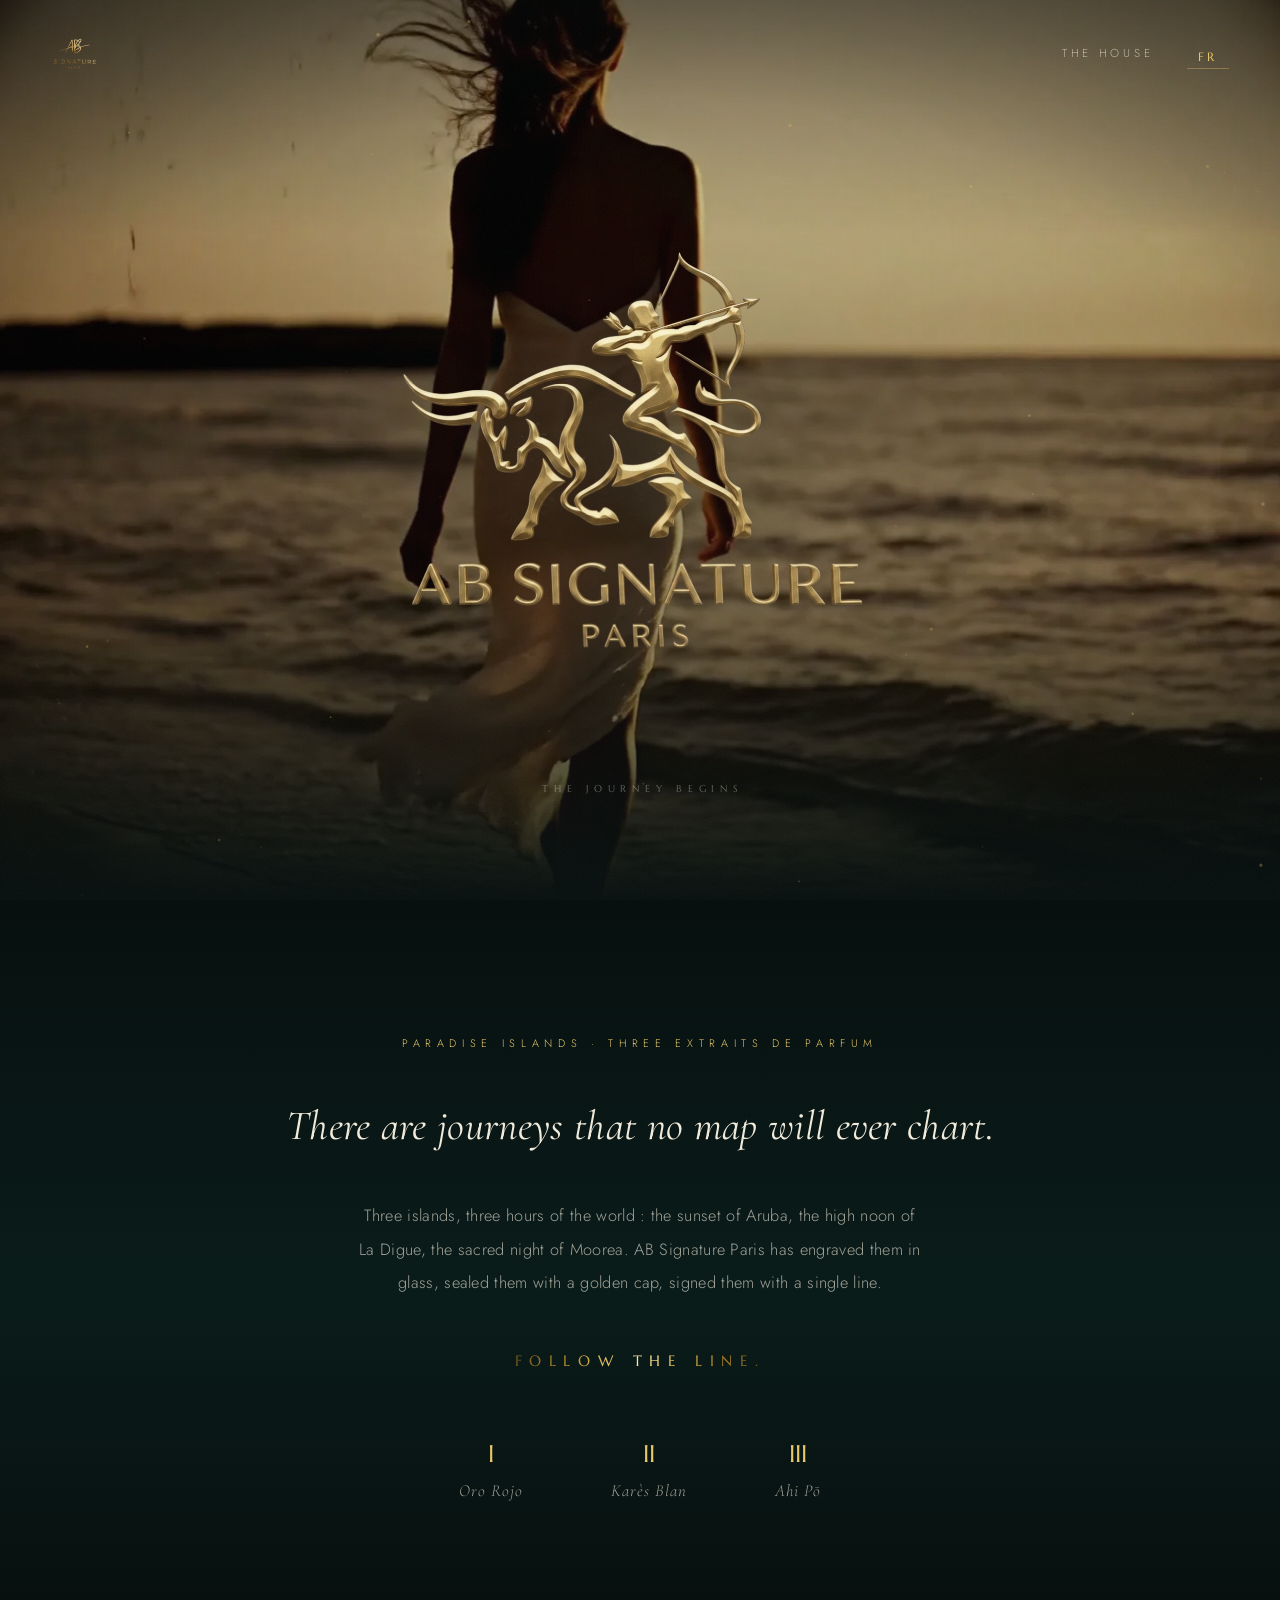
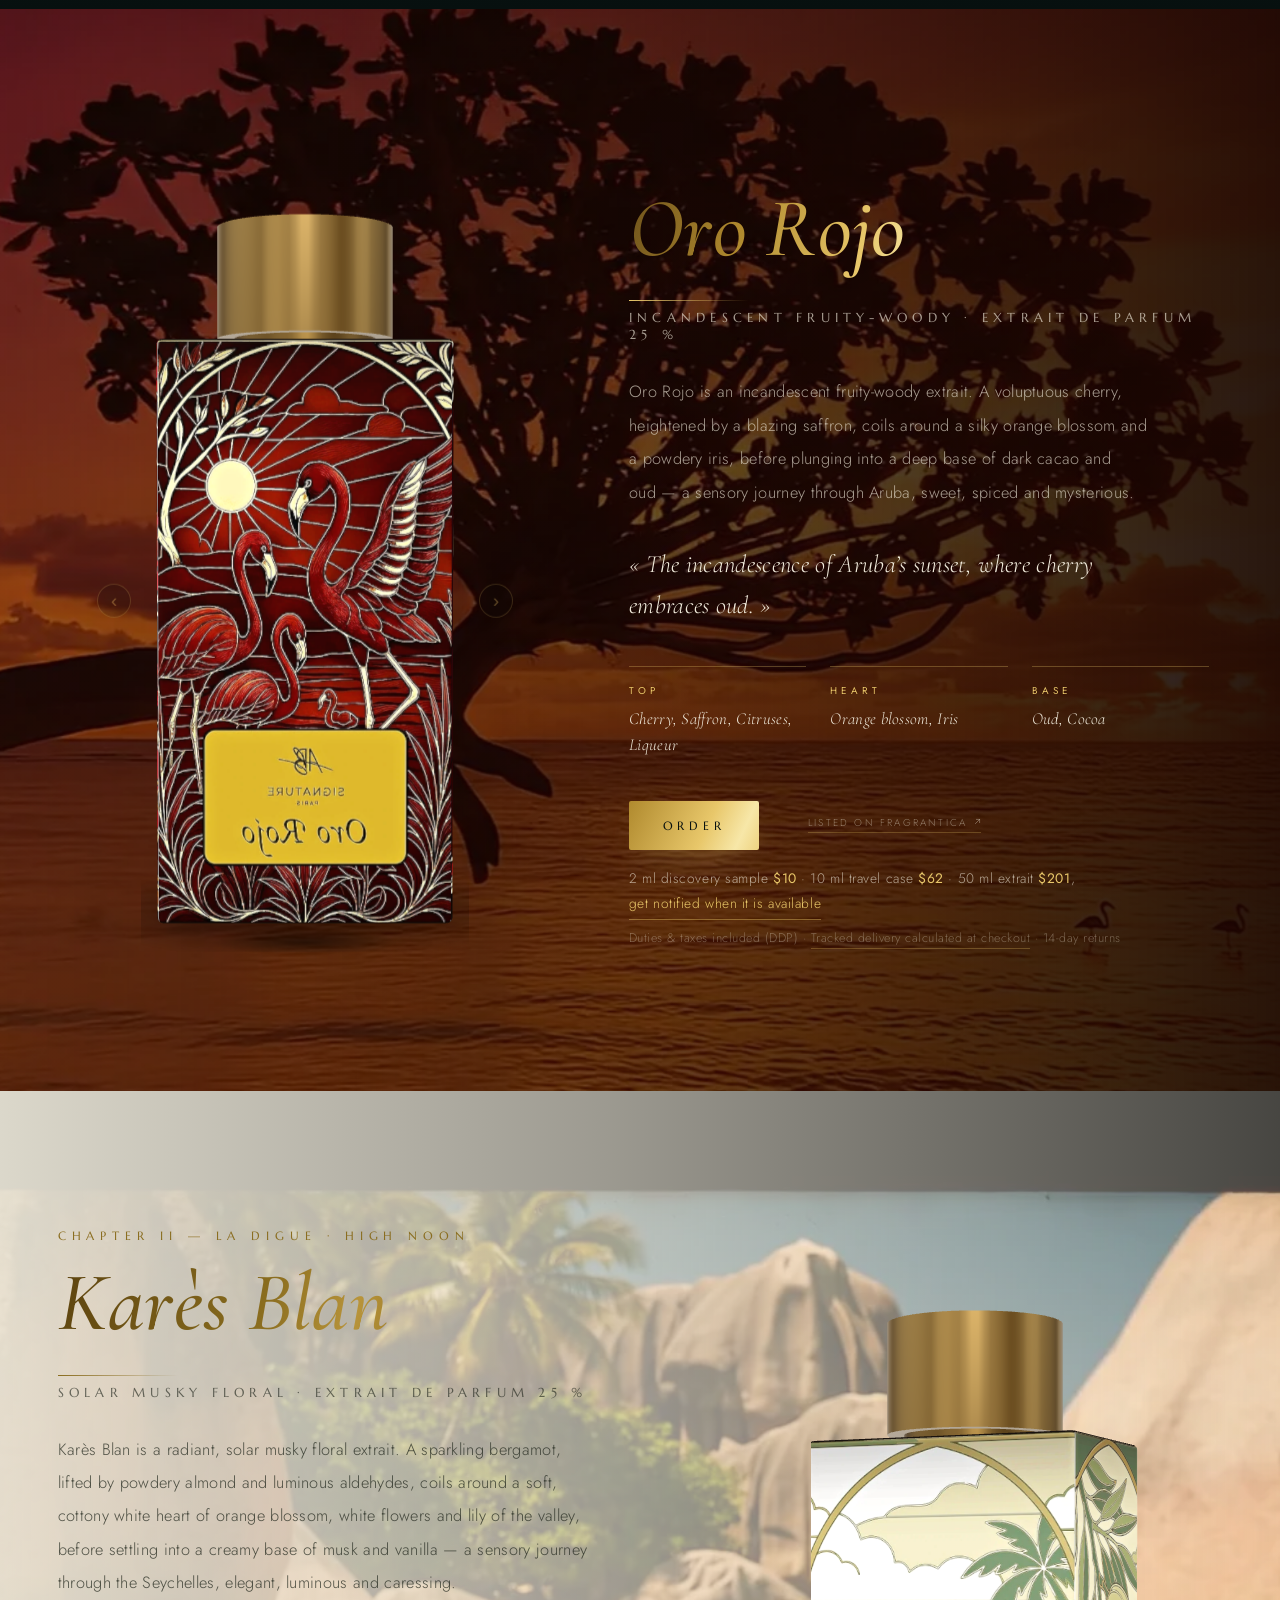
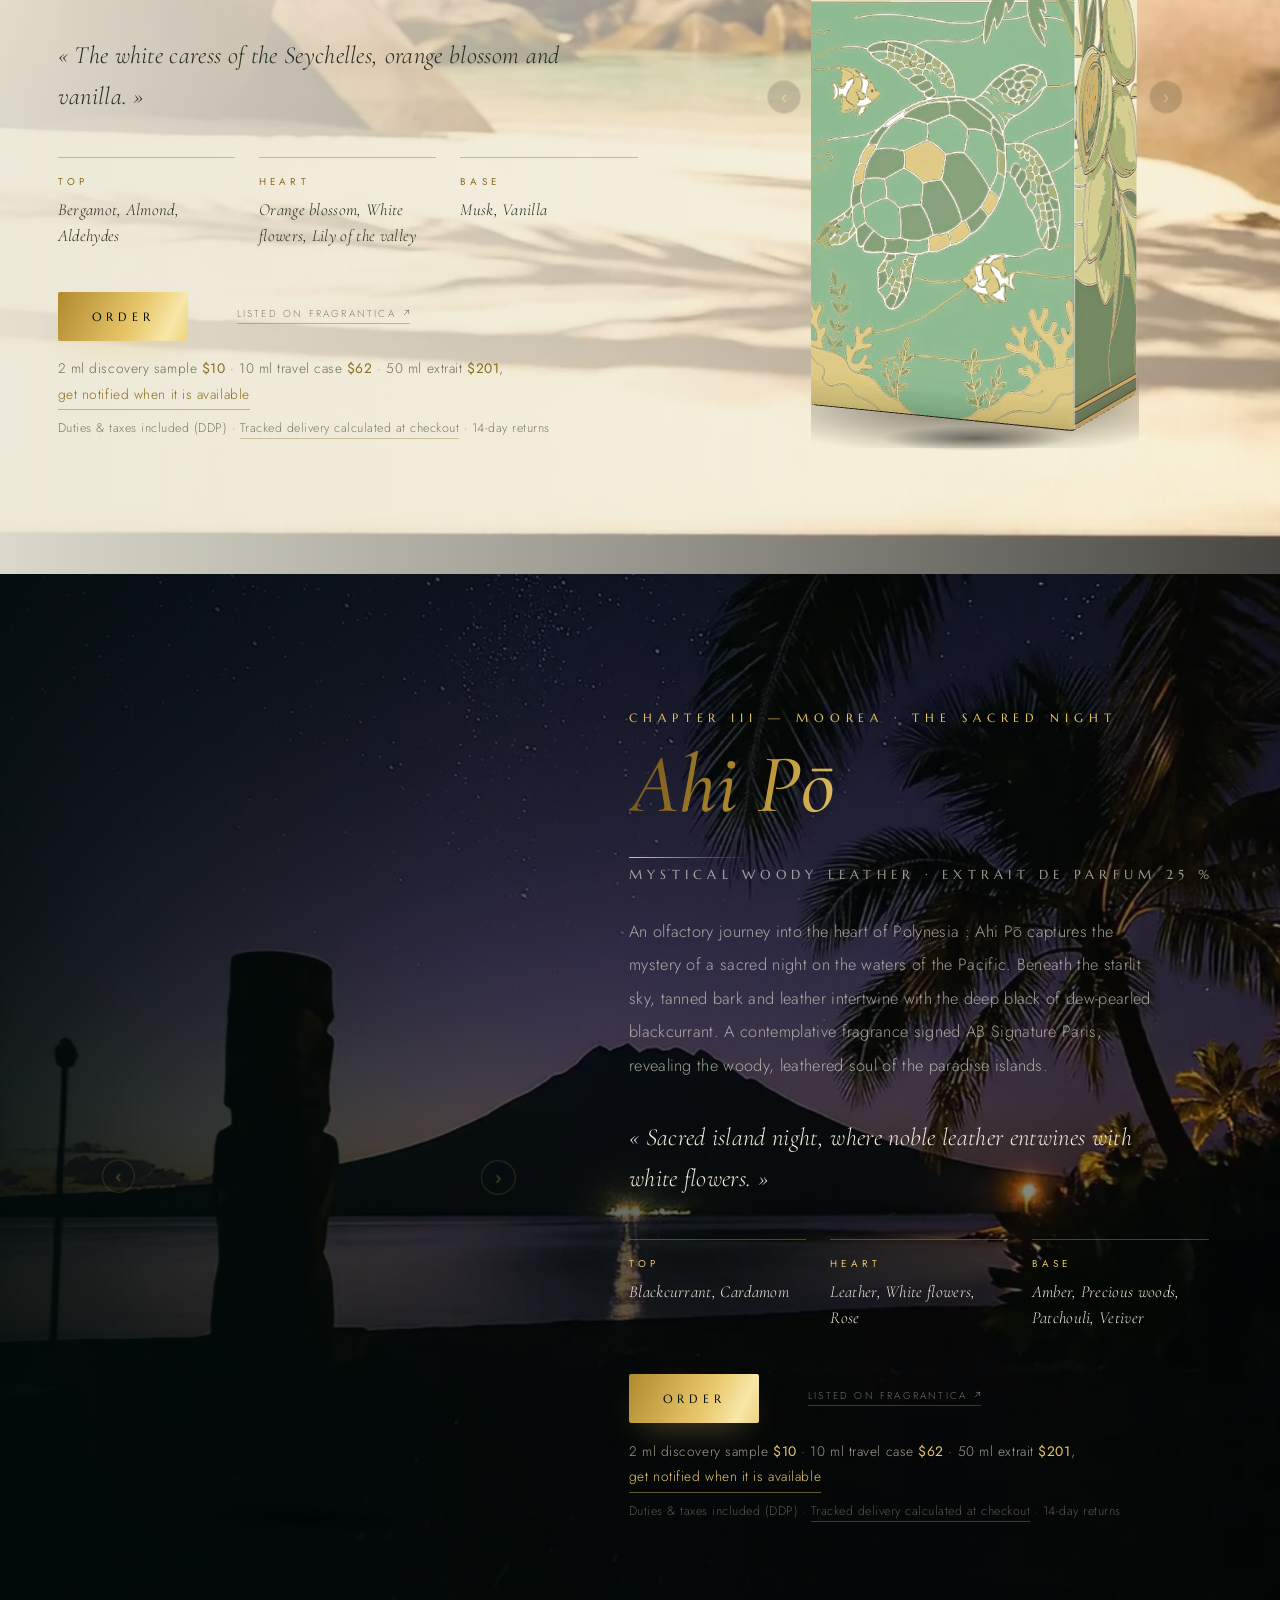
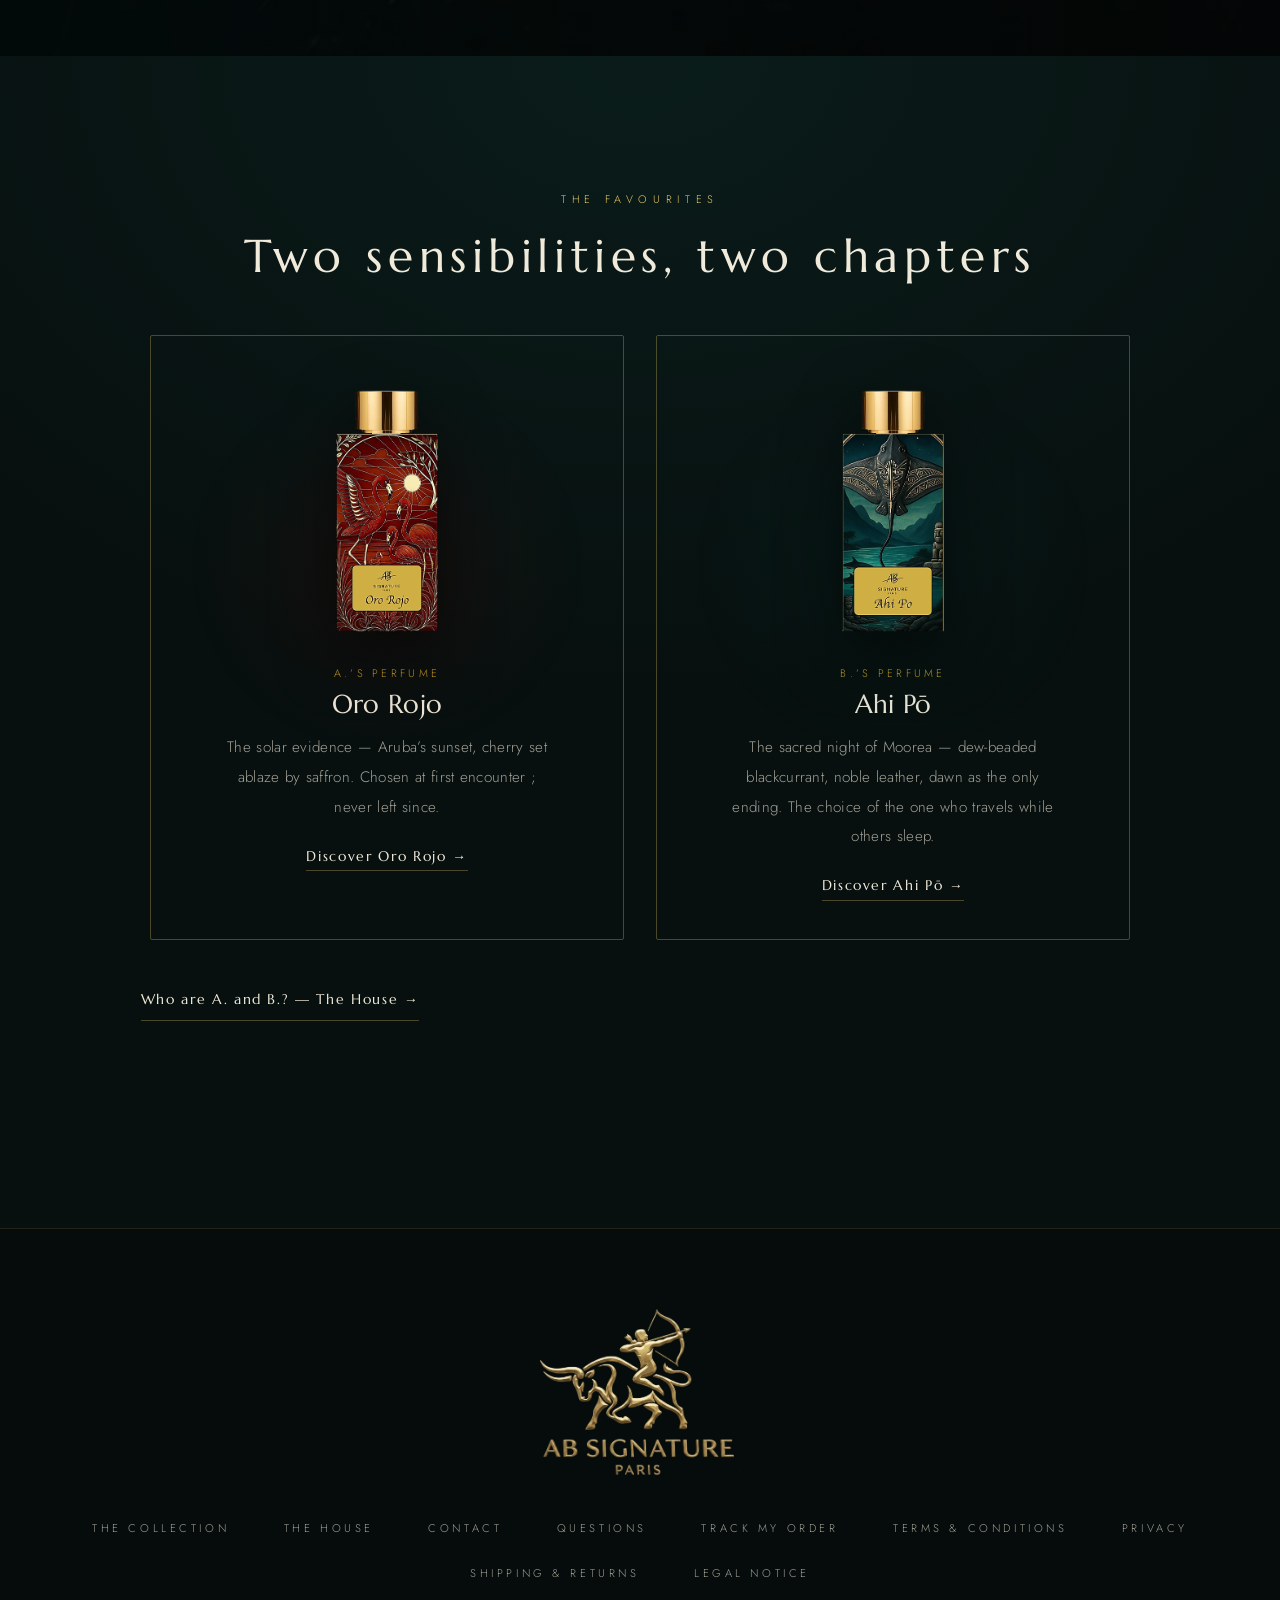
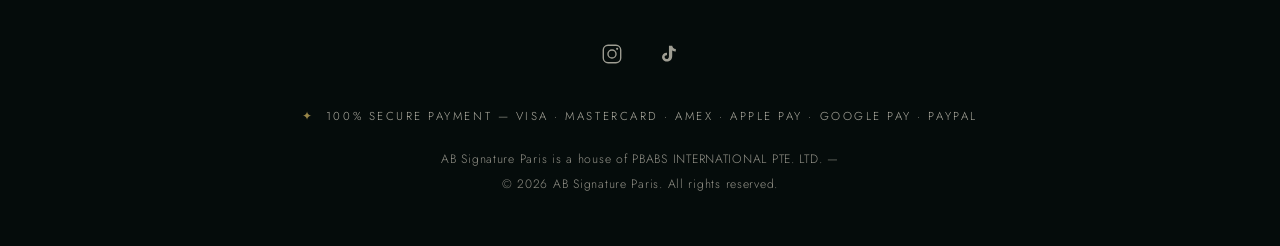
==== en/index.html @ f7b83c89 "Cloisonnement : WL_API → /api/waitlist (proxy Caddy première partie, plus d'URL Railway dans le sour" ====
<!DOCTYPE html>
<html lang="en">
<head>
<meta charset="UTF-8">
<meta name="theme-color" content="#07100f">
<meta name="viewport" content="width=device-width, initial-scale=1.0">
<title>AB Signature Paris — Paradise Islands · Extraits de Parfum 25&nbsp;%</title>
<meta name="description" content="AB Signature Paris — Paradise Islands. Three 25% extraits de parfum composed in Grasse: Oro Rojo (Aruba), Karès Blan (La Digue), Ahi Pō (Moorea). Limited editions.">
<link rel="icon" href="/favicon.ico" sizes="48x48">
<link rel="icon" type="image/png" href="/assets/favicon-192.png" sizes="192x192">
<link rel="icon" type="image/png" href="/assets/favicon.png" sizes="512x512">
<link rel="apple-touch-icon" href="/assets/apple-touch-icon.png">
<link rel="canonical" href="https://www.absignatureparis.com/en/">
<link rel="alternate" hreflang="fr" href="https://www.absignatureparis.com/">
<link rel="alternate" hreflang="en" href="https://www.absignatureparis.com/en/">
<link rel="alternate" hreflang="x-default" href="https://www.absignatureparis.com/">
<meta property="og:type" content="website">
<meta property="og:title" content="AB Signature Paris — Paradise Islands">
<meta property="og:description" content="Three islands, three hours of the world. 25% extraits de parfum composed in Grasse — Oro Rojo, Karès Blan, Ahi Pō.">
<meta property="og:url" content="https://www.absignatureparis.com/en/">
<meta property="og:image" content="https://www.absignatureparis.com/assets/og_image.jpg">
<meta property="og:locale" content="en_US">
<meta property="og:locale:alternate" content="fr_FR">
<meta name="twitter:card" content="summary_large_image">
<script type="application/ld+json">{"@context": "https://schema.org", "@graph": [{"@type": "WebSite", "@id": "https://www.absignatureparis.com/#site", "url": "https://www.absignatureparis.com/", "name": "AB Signature Paris", "alternateName": "AB Signature", "inLanguage": ["fr", "en"], "publisher": {"@id": "https://www.absignatureparis.com/#maison"}}, {"@type": ["Organization", "Brand"], "@id": "https://www.absignatureparis.com/#maison", "name": "AB Signature Paris", "sameAs": ["https://www.wikidata.org/wiki/Q140169513", "https://www.instagram.com/absignatureparis/", "https://www.tiktok.com/@absignatureparis", "https://www.trustpilot.com/review/absignatureparis.com", "https://www.fragrantica.com/designer/AB-Signature-Paris.html", "https://g.page/r/CQAtNYu_qBiUEAE"], "description": "French niche perfume house. The « Paradise Islands » collection: three 25% extraits de parfum composed in Grasse, flacons engraved with islands — Oro Rojo (Aruba), Karès Blan (La Digue, Seychelles), Ahi Pō (Moorea, Polynesia). Limited editions.", "slogan": "Three islands, one single signature.", "url": "https://www.absignatureparis.com/", "logo": "https://www.absignatureparis.com/assets/logo_or_hero_v2.webp", "foundingDate": "2026", "foundingLocation": {"@type": "Place", "name": "Paris, France"}, "knowsAbout": ["niche perfumery", "extrait de parfum", "island fragrances", "Grasse", "French haute parfumerie"], "knowsLanguage": ["fr", "en"], "parentOrganization": {"@type": "Organization", "name": "PBABS INTERNATIONAL PTE. LTD.", "address": {"@type": "PostalAddress", "streetAddress": "160 Robinson Road, #14-04 SBF Center", "addressLocality": "Singapore", "postalCode": "068914", "addressCountry": "SG"}}, "contactPoint": {"@type": "ContactPoint", "email": "contact@absignatureparis.com", "telephone": "+33699863494", "contactType": "customer service", "availableLanguage": ["French", "English"]}}, {"@type": "Product", "name": "Oro Rojo", "brand": {"@id": "https://www.absignatureparis.com/#maison"}, "image": "https://www.absignatureparis.com/assets/oro-v11-front.webp", "sameAs": "https://www.fragrantica.com/perfume/AB-Signature-Paris/Oro-Rojo-135886.html", "description": "25% extrait de parfum, incandescent fruity-woody — the incandescence of Aruba's sunset, where cherry embraces oud.", "category": "Extrait de Parfum", "countryOfOrigin": {"@type": "Country", "name": "France"}, "isFamilyFriendly": true, "additionalProperty": [{"@type": "PropertyValue", "name": "Concentration", "value": "Extrait de Parfum 25 %"}, {"@type": "PropertyValue", "name": "Main accord", "value": "Incandescent fruity-woody"}, {"@type": "PropertyValue", "name": "Island of inspiration", "value": "Aruba"}, {"@type": "PropertyValue", "name": "Top notes", "value": "Cherry, Saffron, Citruses, Liqueur"}, {"@type": "PropertyValue", "name": "Heart notes", "value": "Orange blossom, Iris"}, {"@type": "PropertyValue", "name": "Base notes", "value": "Oud, Cocoa"}, {"@type": "PropertyValue", "name": "Composition", "value": "Composed in Grasse, France"}, {"@type": "PropertyValue", "name": "Format 10 ml", "value": "Limited edition of 300"}], "offers": [{"@type": "Offer", "name": "2 ml discovery sample", "price": "10.00", "priceCurrency": "USD", "availability": "https://schema.org/InStock", "itemCondition": "https://schema.org/NewCondition", "url": "https://www.absignatureparis.com/us/products/ab-signature-paris-oro-rojo-extrait-de-parfum", "hasMerchantReturnPolicy": {"@id": "https://www.absignatureparis.com/#returns"}}, {"@type": "Offer", "name": "10 ml travel case — limited edition of 300", "price": "62.00", "priceCurrency": "USD", "availability": "https://schema.org/InStock", "itemCondition": "https://schema.org/NewCondition", "url": "https://www.absignatureparis.com/us/products/ab-signature-paris-oro-rojo-extrait-de-parfum", "hasMerchantReturnPolicy": {"@id": "https://www.absignatureparis.com/#returns"}}, {"@type": "Offer", "name": "Extrait de parfum 50 ml", "price": "201.00", "priceCurrency": "USD", "availability": "https://schema.org/OutOfStock", "itemCondition": "https://schema.org/NewCondition", "url": "https://www.absignatureparis.com/us/products/ab-signature-paris-oro-rojo-extrait-de-parfum", "hasMerchantReturnPolicy": {"@id": "https://www.absignatureparis.com/#returns"}}]}, {"@type": "Product", "name": "Karès Blan", "brand": {"@id": "https://www.absignatureparis.com/#maison"}, "image": "https://www.absignatureparis.com/assets/kb-v11-front.webp", "sameAs": "https://www.fragrantica.com/perfume/AB-Signature-Paris/Kares-Blan-135887.html", "description": "25% extrait de parfum, solar musky floral — the white caress of the Seychelles, orange blossom and vanilla.", "category": "Extrait de Parfum", "countryOfOrigin": {"@type": "Country", "name": "France"}, "isFamilyFriendly": true, "additionalProperty": [{"@type": "PropertyValue", "name": "Concentration", "value": "Extrait de Parfum 25 %"}, {"@type": "PropertyValue", "name": "Main accord", "value": "Solar musky floral"}, {"@type": "PropertyValue", "name": "Island of inspiration", "value": "La Digue, Seychelles"}, {"@type": "PropertyValue", "name": "Top notes", "value": "Bergamot, Almond, Aldehydes"}, {"@type": "PropertyValue", "name": "Heart notes", "value": "Orange blossom, White flowers, Lily of the valley"}, {"@type": "PropertyValue", "name": "Base notes", "value": "Musk, Vanilla"}, {"@type": "PropertyValue", "name": "Composition", "value": "Composed in Grasse, France"}, {"@type": "PropertyValue", "name": "Format 10 ml", "value": "Limited edition of 300"}], "offers": [{"@type": "Offer", "name": "2 ml discovery sample", "price": "10.00", "priceCurrency": "USD", "availability": "https://schema.org/InStock", "itemCondition": "https://schema.org/NewCondition", "url": "https://www.absignatureparis.com/us/products/ab-signature-paris-kares-blan-extrait-de-parfum", "hasMerchantReturnPolicy": {"@id": "https://www.absignatureparis.com/#returns"}}, {"@type": "Offer", "name": "10 ml travel case — limited edition of 300", "price": "62.00", "priceCurrency": "USD", "availability": "https://schema.org/InStock", "itemCondition": "https://schema.org/NewCondition", "url": "https://www.absignatureparis.com/us/products/ab-signature-paris-kares-blan-extrait-de-parfum", "hasMerchantReturnPolicy": {"@id": "https://www.absignatureparis.com/#returns"}}, {"@type": "Offer", "name": "Extrait de parfum 50 ml", "price": "201.00", "priceCurrency": "USD", "availability": "https://schema.org/OutOfStock", "itemCondition": "https://schema.org/NewCondition", "url": "https://www.absignatureparis.com/us/products/ab-signature-paris-kares-blan-extrait-de-parfum", "hasMerchantReturnPolicy": {"@id": "https://www.absignatureparis.com/#returns"}}]}, {"@type": "Product", "name": "Ahi Pō", "brand": {"@id": "https://www.absignatureparis.com/#maison"}, "image": "https://www.absignatureparis.com/assets/ahi-v11s-front.webp", "sameAs": "https://www.fragrantica.com/perfume/AB-Signature-Paris/Ahi-Po-135888.html", "description": "25% extrait de parfum, mystical woody leather — sacred island night, where noble leather entwines with white flowers.", "category": "Extrait de Parfum", "countryOfOrigin": {"@type": "Country", "name": "France"}, "isFamilyFriendly": true, "additionalProperty": [{"@type": "PropertyValue", "name": "Concentration", "value": "Extrait de Parfum 25 %"}, {"@type": "PropertyValue", "name": "Main accord", "value": "Mystical woody leather"}, {"@type": "PropertyValue", "name": "Island of inspiration", "value": "Moorea, French Polynesia"}, {"@type": "PropertyValue", "name": "Top notes", "value": "Blackcurrant, Cardamom"}, {"@type": "PropertyValue", "name": "Heart notes", "value": "Leather, White flowers, Rose"}, {"@type": "PropertyValue", "name": "Base notes", "value": "Amber, Precious woods, Patchouli, Vetiver"}, {"@type": "PropertyValue", "name": "Composition", "value": "Composed in Grasse, France"}, {"@type": "PropertyValue", "name": "Format 10 ml", "value": "Limited edition of 300"}], "offers": [{"@type": "Offer", "name": "2 ml discovery sample", "price": "10.00", "priceCurrency": "USD", "availability": "https://schema.org/InStock", "itemCondition": "https://schema.org/NewCondition", "url": "https://www.absignatureparis.com/us/products/ab-signature-paris-ahi-po-extrait-de-parfum", "hasMerchantReturnPolicy": {"@id": "https://www.absignatureparis.com/#returns"}}, {"@type": "Offer", "name": "10 ml travel case — limited edition of 300", "price": "62.00", "priceCurrency": "USD", "availability": "https://schema.org/InStock", "itemCondition": "https://schema.org/NewCondition", "url": "https://www.absignatureparis.com/us/products/ab-signature-paris-ahi-po-extrait-de-parfum", "hasMerchantReturnPolicy": {"@id": "https://www.absignatureparis.com/#returns"}}, {"@type": "Offer", "name": "Extrait de parfum 50 ml", "price": "201.00", "priceCurrency": "USD", "availability": "https://schema.org/OutOfStock", "itemCondition": "https://schema.org/NewCondition", "url": "https://www.absignatureparis.com/us/products/ab-signature-paris-ahi-po-extrait-de-parfum", "hasMerchantReturnPolicy": {"@id": "https://www.absignatureparis.com/#returns"}}]}, {"@type": "MerchantReturnPolicy", "@id": "https://www.absignatureparis.com/#returns", "applicableCountry": "US", "returnPolicyCategory": "https://schema.org/MerchantReturnFiniteReturnWindow", "merchantReturnDays": 14, "returnMethod": "https://schema.org/ReturnByMail", "returnFees": "https://schema.org/ReturnFeesCustomerResponsibility"}]}</script>
<link rel="preconnect" href="https://fonts.googleapis.com">
<link rel="preconnect" href="https://fonts.gstatic.com" crossorigin>
<link rel="stylesheet" href="https://fonts.googleapis.com/css2?family=Marcellus&family=Cormorant+Garamond:ital,wght@0,400;0,500;0,600;1,400;1,500&family=Jost:wght@200;300;400&display=swap">
<style>
/* ══════════════════════════════════════════════════════════════════════
   AB SIGNATURE PARIS — Maquette officielle V2 · « Les Îles de la Nuit Sacrée »
   Hero grammaire Silona (vidéo plein écran + logo seul) · boutique propre
   Palette échantillonnée flacons v11 · spec_absignature_site_FINALE.md
   Polices en <link> préconnecté (l'@import retardait le premier rendu). */

:root{
  --night:#07100f; --night-2:#0a1c1a;
  --oro:#240502; --kares:#ece8da; --kares-ink:#262b21; --ahi:#03100f;
  --ivory:#f0eadb; --ivory-60:rgba(240,234,219,.66); --ivory-35:rgba(240,234,219,.35);
  --gold-1:#6e521b; --gold-2:#b08a2e; --gold-3:#e8c76a; --gold-4:#f7e7a8;
  --gold-deep-1:#5c430f; --gold-deep-2:#8a6d1f; --gold-deep-3:#b8943a;
  --gold-line:rgba(232,199,106,.30);
  --ease:cubic-bezier(.16,1,.3,1);
}
*{margin:0;padding:0;box-sizing:border-box}
html{scroll-behavior:smooth}
body{background:var(--night);color:var(--ivory);
  font-family:'Jost',sans-serif;font-weight:300;letter-spacing:.02em;
  overflow-x:hidden;-webkit-font-smoothing:antialiased;cursor:none}
@media (hover:none),(max-width:900px){body{cursor:auto}.cursor{display:none!important}}
::selection{background:var(--gold-3);color:var(--night)}
img{user-select:none}

/* ─── Or métallique : texte (statique, fiable partout) ─── */
.gold{background:linear-gradient(105deg,
  var(--gold-1) 0%,var(--gold-2) 20%,var(--gold-3) 40%,var(--gold-4) 50%,
  var(--gold-3) 60%,#a87f28 80%,var(--gold-1) 100%);
  -webkit-background-clip:text;background-clip:text;
  -webkit-text-fill-color:transparent;color:var(--gold-3)}
/* version or profond pour fonds clairs */
.gold-deep{background:linear-gradient(105deg,
  var(--gold-deep-1) 0%,var(--gold-deep-2) 35%,var(--gold-deep-3) 50%,
  var(--gold-deep-2) 65%,var(--gold-deep-1) 100%);
  -webkit-background-clip:text;background-clip:text;
  -webkit-text-fill-color:transparent;color:var(--gold-deep-2)}

/* ─── Curseur ─── */
.cursor{position:fixed;left:0;top:0;z-index:9999;width:7px;height:7px;border-radius:50%;
  background:var(--gold-3);pointer-events:none;mix-blend-mode:screen;
  /* positionné par la propriété translate (compositeur) — left/top forçait un layout par mousemove */
  translate:-100px -100px;transform:translate(-50%,-50%);
  transition:width .35s var(--ease),height .35s var(--ease),border .3s;
  box-shadow:0 0 16px rgba(232,199,106,.5)}
.cursor.is-link{width:34px;height:34px;background:transparent;border:1px solid var(--gold-3)}

/* ─── Grain film ─── */
body::after{content:'';position:fixed;inset:0;z-index:9000;pointer-events:none;opacity:.045;
  background-image:url("data:image/svg+xml,%3Csvg xmlns='http://www.w3.org/2000/svg' width='180' height='180'%3E%3Cfilter id='n'%3E%3CfeTurbulence type='fractalNoise' baseFrequency='0.8' numOctaves='2'/%3E%3C/filter%3E%3Crect width='100%25' height='100%25' filter='url(%23n)'/%3E%3C/svg%3E");
  background-size:180px}

/* ─── Préloader (générique façon Silona : monogramme → fondu) ─── */
.loader{position:fixed;inset:0;z-index:9500;background:#050b0a;
  display:flex;align-items:center;justify-content:center;
  transition:opacity 1.2s var(--ease) .2s,visibility 1.2s .2s}
.loader.is-done{opacity:0;visibility:hidden}
/* générique cinématique : AB → SIGNATURE → PARIS (calques exacts du master, diff pixel 0) */
.loader .lcine{position:relative;width:min(58vw,400px);aspect-ratio:2134/1788}
.loader .lcine img{position:absolute;left:0;width:100%;display:block;opacity:0;
  will-change:opacity,transform,filter}
.loader .lab{top:14.709%;animation:partIn .75s var(--ease) .15s forwards}
.loader .lsig{top:66.667%;animation:partIn .7s var(--ease) .8s forwards}
.loader .lparis{top:84.172%;animation:partIn .65s var(--ease) 1.4s forwards}
@keyframes partIn{
  from{opacity:0;transform:translateY(14px) scale(.985);filter:blur(9px) brightness(1.55)}
  45%{opacity:1;filter:blur(1px) brightness(1.12)}
  60%{filter:blur(0) brightness(1.04)}
  to{opacity:1;transform:none;filter:blur(0) brightness(1)}}
.loader .sweep{position:absolute;inset:0;pointer-events:none;
  background:linear-gradient(115deg,transparent 36%,rgba(247,231,168,.85) 50%,transparent 64%);
  background-size:280% 100%;background-position:120% 0;
  -webkit-mask:url('/assets/logo_or_metallique_trim.png') center/100% 100% no-repeat;
  mask:url('/assets/logo_or_metallique_trim.png') center/100% 100% no-repeat;
  animation:sweep 1.2s var(--ease) 1.75s forwards;mix-blend-mode:screen}
@keyframes sweep{to{background-position:-160% 0}}

/* ─── Navigation (fine, façon Silona) ─── */
nav{position:fixed;top:0;left:0;right:0;z-index:900;
  display:flex;align-items:center;justify-content:space-between;
  padding:1.5rem clamp(1.4rem,4vw,3.2rem);
  opacity:0;animation:fadein 1.2s var(--ease) 2.6s forwards;
  transition:background .6s,backdrop-filter .6s,padding .5s}
nav.is-scrolled{background:rgba(6,13,12,.78);backdrop-filter:blur(16px);
  padding-top:1rem;padding-bottom:1rem;
  border-bottom:1px solid rgba(232,199,106,.10)}
nav .nlogo{height:40px;display:block}
nav ul{display:flex;gap:clamp(1.1rem,2.6vw,2.5rem);list-style:none;align-items:center}
nav a{color:var(--ivory-60);text-decoration:none;font-size:.72rem;
  letter-spacing:.32em;text-transform:uppercase;transition:color .4s;
  /* Zone atteignable : le texte fait 18 px de haut, la cible en fait 36.
     Padding vertical seul — l'alignement flex garde la barre à sa hauteur. */
  padding:.56rem 0;display:inline-block}
nav a:hover{color:var(--gold-3)}
nav li a + a{margin-inline-start:clamp(1.1rem,2.6vw,2.5rem)}
nav .bag{display:inline-flex;align-items:center;gap:.5rem;color:var(--gold-3);
  border:1px solid rgba(232,199,106,.35);padding:.5rem .9rem;border-radius:2px;
  transition:background .4s,color .4s}
nav .bag:hover{background:rgba(232,199,106,.12)}
nav a.lang{color:var(--gold-3);font-family:'Marcellus',serif;letter-spacing:.3em;
  border-bottom:1px solid rgba(232,199,106,.35);padding:.8rem .7rem 4px;
  background-clip:content-box}
@media(max-width:780px){nav ul li.hide-m{display:none}}
@keyframes fadein{to{opacity:1}}

/* ─── Côtés façon Silona : Instagram vertical + langue ─── */
.side-ig{position:fixed;right:1.5rem;bottom:7.5rem;z-index:890;
  writing-mode:vertical-rl;font-size:.66rem;letter-spacing:.4em;text-transform:uppercase;
  color:var(--ivory-35);text-decoration:none;transition:color .4s;
  opacity:0;animation:fadein 1.2s var(--ease) 3.4s forwards}
.side-ig:hover{color:var(--gold-3)}
.side-lang{position:fixed;left:1.6rem;bottom:1.6rem;z-index:890;
  font-size:.66rem;letter-spacing:.3em;color:var(--ivory-35);
  opacity:0;animation:fadein 1.2s var(--ease) 3.4s forwards}
.side-lang b{color:var(--gold-3);font-weight:400}
@media(max-width:780px){.side-ig,.side-lang{display:none}}

/* ─── HERO — grammaire Silona : vidéo plein écran + LOGO SEUL ─── */
.hero{position:relative;height:100vh;height:100svh;min-height:620px;overflow:hidden}
.hero video,.hero .hero-fallback{position:absolute;inset:0;width:100%;height:100%;object-fit:cover}
/* Le repli du hero porte l'IMAGE du hero (première image de la vidéo), pas un simple
   dégradé : si la vidéo ne démarre pas — mode Économie d'énergie iOS qui bloque la
   lecture automatique, animations réduites, réseau lent — l'accueil reste une image de
   marque, jamais un aplat vide. Même fichier que le poster : aucune requête en plus. */
.hero .hero-fallback{background:#07100f url('/videos/hero_poster_v2.webp') center/cover no-repeat}
.hero .veil{position:absolute;inset:0;
  background:
    radial-gradient(70% 58% at 50% 54%,rgba(5,10,9,.46) 0%,rgba(5,10,9,.16) 52%,transparent 74%),
    linear-gradient(180deg,rgba(5,10,9,.42) 0%,transparent 26%,transparent 64%,var(--night) 100%)}
.hero-inner{position:absolute;inset:0;z-index:5;
  display:flex;align-items:center;justify-content:center}
.hero-logo{width:min(72vw,720px);max-height:44vh;max-height:44svh;object-fit:contain;
  filter:drop-shadow(0 14px 64px rgba(0,0,0,.72)) drop-shadow(0 2px 14px rgba(0,0,0,.5));
  opacity:0;animation:heroLogo 2s var(--ease) 2.45s forwards}
@keyframes heroLogo{from{opacity:0;transform:scale(.965)}to{opacity:1;transform:scale(1)}}
.scroll-cue{position:absolute;bottom:2.1rem;left:50%;transform:translateX(-50%);z-index:6;
  display:flex;flex-direction:column;align-items:center;gap:1.1rem;white-space:nowrap;
  font-family:'Marcellus',serif;font-size:.62rem;letter-spacing:.58em;text-indent:.58em;
  text-transform:uppercase;color:var(--ivory-35);
  opacity:0;animation:fadein 1.6s var(--ease) 3.6s forwards}
.scroll-cue .line{width:1px;height:54px;overflow:hidden;position:relative}
.scroll-cue .line::after{content:'';position:absolute;left:0;top:-100%;width:100%;height:100%;
  background:linear-gradient(180deg,transparent,var(--gold-3));
  animation:drip 2.6s var(--ease) infinite}
@keyframes drip{0%{top:-100%}55%{top:0}100%{top:100%}}

/* ─── Sections / rythme ─── */
section{position:relative}
.wrap{max-width:1280px;margin:0 auto;padding:0 clamp(1.4rem,4.5vw,3.6rem)}
.eyebrow{font-size:.68rem;letter-spacing:.52em;text-transform:uppercase;color:var(--gold-3)}
.rv{opacity:0;transform:translateY(40px);
  transition:opacity 1.15s var(--ease),transform 1.15s var(--ease)}
.rv.is-in{opacity:1;transform:none}
.rv-d1{transition-delay:.1s}.rv-d2{transition-delay:.22s}
.rv-d3{transition-delay:.34s}.rv-d4{transition-delay:.46s}.rv-d5{transition-delay:.58s}

/* ─── Manifeste ─── */
.manifesto{padding:clamp(7rem,15vh,12rem) 0 clamp(6rem,12vh,10rem);text-align:center;
  background:linear-gradient(180deg,var(--night) 0%,var(--night-2) 55%,var(--night) 100%)}
.manifesto .orn{width:120px;margin:0 auto 2.6rem;display:block;opacity:.9}
.manifesto p.lead{font-family:'Cormorant Garamond',serif;font-style:italic;font-weight:400;
  font-size:clamp(1.65rem,3.4vw,2.6rem);line-height:1.6;max-width:900px;margin:0 auto;
  color:var(--ivory)}
.manifesto p.lead em{font-style:normal;font-family:'Marcellus',serif;font-size:.86em;
  letter-spacing:.08em}
.manifesto .small{margin-top:2.5rem;max-width:600px;margin-inline:auto;
  color:var(--ivory-60);font-size:1.02rem;line-height:2.05}
.manifesto .roman{display:flex;justify-content:center;gap:clamp(2rem,7vw,5.5rem);
  margin-top:4.2rem}
.manifesto .roman a{display:flex;flex-direction:column;align-items:center;gap:.7rem;
  color:var(--ivory-60);text-decoration:none;transition:color .45s}
.manifesto .roman a:hover{color:var(--gold-3)}
.manifesto .roman .n{font-family:'Marcellus',serif;font-size:1.5rem;color:var(--gold-3)}
.manifesto .roman .t{font-family:'Cormorant Garamond',serif;font-style:italic;
  font-size:1.05rem;letter-spacing:.06em}

/* ─── Chapitres ─── */
.chapter{min-height:100vh;min-height:100svh;display:flex;align-items:center;overflow:hidden;
  padding:clamp(6.5rem,13vh,10rem) 0}
.chapter .bgv{position:absolute;inset:0;width:100%;height:100%;object-fit:cover;
  transform:scale(1.06);transition:transform 2.8s var(--ease)}
.chapter.is-seen .bgv{transform:scale(1)}
.chapter .veil{position:absolute;inset:0}
.chapter .wrap{position:relative;z-index:4;display:grid;
  grid-template-columns:minmax(0,5fr) minmax(0,6fr);
  gap:clamp(2.6rem,6vw,6rem);align-items:center;width:100%}
.chapter .wrap.flip{grid-template-columns:minmax(0,6fr) minmax(0,5fr)}
@media(max-width:940px){.chapter .wrap,.chapter .wrap.flip{grid-template-columns:1fr;gap:3.2rem}
  /* mobile : flacon TOUJOURS en premier, texte dessous (même pour le layout inversé Karès) */
  .chapter .wrap.flip .arch{order:-1}}

/* arche filaire or (écho des gravures) — flacon détouré posé DIRECTEMENT sur la vidéo,
   plus aucune plaque derrière (directive Benoit 10/06 soir) */
.arch{position:relative;justify-self:center;width:min(72vw,400px)}
.arch .medallion{position:relative;display:block;padding:11% 9% 6%}
.arch img:not(.rf):not(.rcap){display:block;width:100%;
  filter:drop-shadow(0 36px 48px rgba(0,0,0,.6)) drop-shadow(0 8px 16px rgba(0,0,0,.4));
  transform:translateY(20px) scale(1.01);
  transition:transform 1.7s var(--ease) .25s}
.arch.is-in img:not(.rf):not(.rcap){transform:translateY(0) scale(1.01)}
/* cycle recto → verso → recto : fondu de film 14 s + respiration de zoom.
   .faces = repère exact commun aux 2 vues (le padding du médaillon ne biaise plus l'absolu) */
.arch .faces{position:relative;display:block}
/* rotation 3D 4 faces — le bouchon (cylindre) reste fixe, les panneaux tournent en boîte */
.arch .rot3d{aspect-ratio:791/1882;perspective:1400px;perspective-origin:50% 38%;display:block;position:relative;touch-action:pan-y;transform:translateY(20px);transition:transform 1.7s var(--ease) .25s}
.arch.is-in .rot3d{transform:translateY(0)}
.arch .rot3d img{display:block;width:100%}
.arch .arch .rot3d .rstage{z-index:1}
.arch .rot3d::after{content:"";position:absolute;left:10%;right:10%;bottom:-1%;height:4.5%;background:radial-gradient(50% 50% at 50% 50%,rgba(0,0,0,.48),transparent 72%);z-index:0;pointer-events:none}
.arch .rot3d .rcapw{position:absolute;top:3.77%;left:50%;transform:translateX(-50%);width:91.5%;z-index:4;pointer-events:none;filter:drop-shadow(0 8px 16px rgba(0,0,0,.45))}
.arch .rot3d .rcapw .rcap{display:block;width:100%}
.arch .rot3d .rcapw::after{content:"";position:absolute;inset:0;background:linear-gradient(104deg,transparent 34%,rgba(255,246,214,.34) 45%,rgba(255,255,255,.62) 50%,rgba(255,246,214,.34) 55%,transparent 66%);background-size:260% 100%;background-position:var(--sheen,50%) 0;transition:background-position 1.05s cubic-bezier(.24,.75,.22,1);mix-blend-mode:overlay;-webkit-mask-size:100% 100%;mask-size:100% 100%}
.rot3d[data-model="oro"] .rcapw::after{-webkit-mask-image:url("/assets/rot3d/oro-cap.webp?v=10");mask-image:url("/assets/rot3d/oro-cap.webp?v=10")}
.rot3d[data-model="kb"] .rcapw::after{-webkit-mask-image:url("/assets/rot3d/kb-cap.webp?v=10");mask-image:url("/assets/rot3d/kb-cap.webp?v=10")}
.rot3d[data-model="ahi"] .rcapw::after{-webkit-mask-image:url("/assets/rot3d/ahi-cap.webp?v=10");mask-image:url("/assets/rot3d/ahi-cap.webp?v=10")}
.arch .rot3d .rstage{position:absolute;top:20.35%;left:4.4%;width:91.2%;height:75.77%;transform-style:preserve-3d;
  transition:transform 1.05s cubic-bezier(.24,.75,.22,1);will-change:transform}
.arch .rot3d .rf{position:absolute;top:0;left:0;width:100%;height:100%;backface-visibility:hidden;-webkit-backface-visibility:hidden}
.arch .rot3d .rf90,.arch .rot3d .rf270{width:63.4%;left:18.3%;filter:brightness(.94)}
.arch .rot3d .rf0{transform:rotateY(0deg) translateZ(var(--d2,60px))}
.arch .rot3d .rf90{transform:rotateY(90deg) translateZ(var(--w2,95px))}
.arch .rot3d .rf180{transform:rotateY(180deg) translateZ(var(--d2,60px))}
.arch .rot3d .rf270{transform:rotateY(-90deg) translateZ(var(--w2,95px))}
/* Le flacon TOURNE — encore faut-il que le visiteur le sache. Les flèches
   n'apparaissaient qu'au survol : sur un écran tactile comme sur un écran de
   bureau, l'interaction restait invisible. Elles respirent maintenant en
   permanence, discrètement, et se révèlent au survol. */
.rot3d .rbtn{position:absolute;top:55%;transform:translateY(-50%);z-index:6;width:34px;height:34px;border-radius:50%;
  border:1px solid rgba(232,199,106,.55);background:rgba(6,12,11,.45);color:#e8c76a;font-size:19px;line-height:1;
  cursor:pointer;opacity:.34;transition:opacity .35s;display:flex;align-items:center;justify-content:center;padding:0 0 2px}
.rot3d .rprev{left:-44px}.rot3d .rnext{right:-44px}
.rot3d:hover .rbtn,.rot3d .rbtn:focus-visible{opacity:1}
.rot3d .rbtn:focus-visible{outline:2px solid var(--gold-3);outline-offset:2px}
@media (hover:none){.rot3d .rbtn{opacity:.6;width:34px;height:34px}.rot3d .rprev{left:-36px}.rot3d .rnext{right:-36px}}
@media (prefers-reduced-motion:reduce){.arch .rot3d .rstage{transition:none}}
.rot3d.gl-ready .rstage,.rot3d.gl-ready .rcapw{visibility:hidden}
.rot3d canvas.rgl{opacity:0;transition:opacity .5s ease}
.rot3d.gl-ready canvas.rgl{opacity:1}
.rot3d canvas.rgl{position:absolute;inset:0;width:100%;height:100%;z-index:3;cursor:grab}
.rot3d canvas.rgl:active{cursor:grabbing}
.rot3d .rbtn{z-index:6}
@keyframes medBreath{0%,100%{transform:scale(1)}50%{transform:scale(1.014)}}
.arch.is-in .medallion{animation:medBreath 14s ease-in-out infinite}
/* assise lumineuse très subtile derrière le flacon (présence sans plaque) */
.arch .medallion::after{content:'';position:absolute;inset:-4% -14%;z-index:-1;
  background:radial-gradient(58% 46% at 50% 56%,rgba(232,199,106,.13) 0%,transparent 70%);
  pointer-events:none}
.ch-kares .arch .medallion::after{
  background:radial-gradient(58% 46% at 50% 56%,rgba(38,43,33,.16) 0%,transparent 70%)}
.ch-kares .arch img:not(.rf):not(.rcap){filter:drop-shadow(0 36px 48px rgba(40,30,10,.42)) drop-shadow(0 8px 16px rgba(40,30,10,.3))}
/* arche or filaire extérieure qui se dessine */
.arch svg.halo{position:absolute;inset:-6.5% -8%;width:116%;height:111%;overflow:visible}
.arch svg.halo path{fill:none;stroke:url(#goldStroke);stroke-width:1.6;
  stroke-dasharray:1750;stroke-dashoffset:1750;
  transition:stroke-dashoffset 3s var(--ease) .35s}
.is-in .arch svg.halo path{stroke-dashoffset:0}

/* textes chapitre */
.ch-num{font-family:'Marcellus',serif;font-size:.74rem;letter-spacing:.5em;
  text-transform:uppercase;color:var(--gold-3)}
.ch-txt .name{font-family:'Cormorant Garamond',serif;font-style:italic;font-weight:500;
  font-size:clamp(3rem,6.6vw,5.2rem);line-height:1.05;margin:1rem 0 .5rem}
.ch-txt .accord{font-family:'Marcellus',serif;font-size:.82rem;letter-spacing:.4em;
  text-transform:uppercase;color:var(--ivory-60);margin-bottom:2rem}
.ch-txt .desc{max-width:530px;line-height:2.05;color:var(--ivory-60);font-size:1.02rem}
.quote{font-family:'Cormorant Garamond',serif;font-style:italic;
  font-size:clamp(1.2rem,2.2vw,1.55rem);line-height:1.65;margin-top:2.2rem;max-width:530px;
  color:var(--ivory)}
.quote::before{content:'«\00a0'}.quote::after{content:'\00a0»'}

/* pyramide */
.pyramid{display:grid;grid-template-columns:repeat(3,1fr);gap:1.5rem;
  margin-top:2.5rem;max-width:580px}
.pyramid>div{border-top:1px solid var(--gold-line);padding-top:1rem}
.pyramid h4{font-size:.62rem;letter-spacing:.42em;text-transform:uppercase;
  color:var(--gold-3);font-weight:400;margin-bottom:.5rem}
.pyramid p{font-family:'Cormorant Garamond',serif;font-style:italic;
  font-size:1.05rem;line-height:1.55}
@media(max-width:560px){.pyramid{grid-template-columns:1fr;gap:1.1rem}}

/* prix + CTA boutique propre */
.buy{display:flex;align-items:center;gap:2.2rem;margin-top:2.7rem;flex-wrap:wrap}
.price .amount{font-family:'Marcellus',serif;font-size:1.7rem;letter-spacing:.05em}
.price .label{display:block;font-size:.66rem;letter-spacing:.34em;
  text-transform:uppercase;color:var(--ivory-60);margin-top:.3rem}
.btn{display:inline-flex;align-items:center;gap:.85rem;
  font-family:'Marcellus',serif;font-size:.78rem;letter-spacing:.38em;text-transform:uppercase;
  color:var(--night);text-decoration:none;padding:1.05rem 2.1rem;border-radius:2px;
  background:linear-gradient(115deg,var(--gold-2) 0%,var(--gold-3) 35%,var(--gold-4) 50%,var(--gold-3) 65%,var(--gold-2) 100%);
  background-size:180% 100%;
  transition:background-position .8s var(--ease),transform .5s var(--ease),box-shadow .5s;
  box-shadow:0 14px 34px -14px rgba(232,199,106,.45)}
.btn:hover{background-position:100% 0;transform:translateY(-2px);
  box-shadow:0 20px 42px -14px rgba(232,199,106,.55)}
.discovery{font-size:.86rem;color:var(--ivory-60);margin-top:1.1rem;letter-spacing:.04em}
.discovery b{color:var(--gold-3);font-weight:400}

/* thèmes chapitres + fenêtres vidéo selon position de l'arche */
.ch-oro{background:var(--oro)}
.ch-oro .veil{background:linear-gradient(90deg,rgba(22,4,2,.45) 0%,rgba(22,4,2,.62) 45%,rgba(22,4,2,.92) 100%)}
.ch-kares{background:var(--kares);color:var(--kares-ink)}
.ch-kares .veil{background:linear-gradient(90deg,rgba(236,232,218,.93) 0%,rgba(236,232,218,.66) 48%,rgba(236,232,218,.30) 100%)}
.ch-kares .ch-num{color:var(--gold-deep-2)}
.ch-kares .ch-txt .accord{color:rgba(38,43,33,.66)}
.ch-kares .ch-txt .desc{color:rgba(38,43,33,.78)}
.ch-kares .pyramid h4{color:var(--gold-deep-2)}
.ch-kares .pyramid>div{border-top-color:rgba(138,109,31,.4)}
.ch-kares .price .label,.ch-kares .discovery{color:rgba(38,43,33,.66)}
.ch-kares .discovery b{color:var(--gold-deep-2)}
.ch-ahi{background:var(--ahi)}
.ch-ahi .veil{background:linear-gradient(90deg,rgba(2,11,10,.92) 0%,rgba(2,11,10,.6) 48%,rgba(2,11,10,.42) 100%)}

/* ─── Maison ─── */
.maison{padding:clamp(7rem,15vh,12rem) 0;
  background:radial-gradient(95% 75% at 50% 0%,var(--night-2) 0%,var(--night) 72%)}
.maison .wrap{display:grid;grid-template-columns:minmax(0,6fr) minmax(0,5fr);
  gap:clamp(2.6rem,6vw,6rem);align-items:center}
@media(max-width:940px){.maison .wrap{grid-template-columns:1fr}}
.maison h2{font-family:'Marcellus',serif;font-weight:400;
  font-size:clamp(1.9rem,3.8vw,2.9rem);letter-spacing:.12em;line-height:1.3;
  margin:1.2rem 0 1.9rem}
.maison p{color:var(--ivory-60);line-height:2.1;max-width:560px;font-size:1.02rem}
.maison p+p{margin-top:1.25rem}
.maison .photo{position:relative;overflow:hidden;border-radius:2px;
  box-shadow:0 60px 110px -45px rgba(0,0,0,.85)}
.maison .photo img{display:block;width:100%;
  transform:scale(1.1);transition:transform 2.6s var(--ease)}
.maison .photo.is-in img{transform:scale(1.02)}
.maison .nez{margin-top:2.2rem;border-left:1px solid var(--gold-line);padding-left:1.6rem}
.maison .nez .who{font-family:'Cormorant Garamond',serif;font-style:italic;
  font-size:1.5rem;color:var(--ivory)}
.maison .nez .role{font-size:.68rem;letter-spacing:.4em;text-transform:uppercase;
  color:var(--gold-3);margin-top:.4rem}

/* ─── Footer ─── */
footer{border-top:1px solid rgba(232,199,106,.12);
  padding:5rem 0 3rem;text-align:center;background:#050c0b}
footer .flogo{width:200px;margin:0 auto 2rem;display:block}
footer .links{display:flex;gap:.2rem 3.4rem;justify-content:center;margin:0 0 2.4rem;flex-wrap:wrap}
footer .links a{color:var(--ivory-60);text-decoration:none;font-size:.7rem;
  letter-spacing:.32em;text-transform:uppercase;transition:color .4s;
  /* Onze liens de 18 px de haut collés les uns aux autres : un doigt en
     manquait un sur deux. Cible portée à 44 px, l'interligne du conteneur
     est réduit d'autant pour que le pied de page ne grandisse pas. */
  padding:.8rem 0;display:inline-block}
footer .links a:hover{color:var(--gold-3)}
footer .socials{display:flex;gap:.8rem;justify-content:center;margin:0 0 2rem}
footer .socials a{color:var(--ivory-60);transition:color .35s,transform .35s;
  /* Icônes de 22 px : cible portée à 44 px, l'icône ne bouge pas. */
  display:flex;align-items:center;justify-content:center;width:44px;height:44px}
footer .socials a:hover{color:var(--gold-3);transform:translateY(-2px)}
footer .socials svg{width:22px;height:22px;display:block}
footer .legal{font-size:.76rem;color:rgba(240,234,219,.60);letter-spacing:.06em;line-height:2.1}
footer .payrow{font-size:.72rem;color:rgba(240,234,219,.72);letter-spacing:.22em;text-transform:uppercase;margin:0 0 1.4rem}
footer .payrow .g{color:rgba(232,199,106,.65)}

/* ─── Manifeste : appel ─── */
.suivez{display:inline-block;font-family:'Marcellus',serif;font-size:.95rem;
  letter-spacing:.5em;text-transform:uppercase;margin-top:3.2rem}

/* ─── Citation sur section claire ─── */
.ch-kares .quote{color:var(--kares-ink)}

/* ─── Exergue mot du nez ─── */
.exergue{font-family:'Cormorant Garamond',serif;font-style:italic;
  font-size:clamp(1.2rem,2vw,1.45rem);line-height:1.7;color:var(--ivory);
  margin-top:2.4rem;max-width:540px}

/* ─── Voile Réservation (liste d'attente) ─── */
.wl{position:fixed;inset:0;z-index:9300;display:flex;align-items:center;justify-content:center;
  padding:1.2rem}
.wl[hidden]{display:none}
.wl-backdrop{position:absolute;inset:0;background:rgba(4,9,8,.82);backdrop-filter:blur(14px)}
.wl-card{position:relative;width:min(96vw,560px);max-height:92vh;max-height:92svh;overflow:auto;
  background:linear-gradient(168deg,#0c1917 0%,#07100f 100%);
  border:1px solid rgba(232,199,106,.28);border-radius:4px;
  padding:clamp(1.8rem,4vw,3rem);
  box-shadow:0 80px 140px -40px rgba(0,0,0,.9),inset 0 0 70px rgba(176,138,46,.06);
  animation:wlIn .7s var(--ease)}
@keyframes wlIn{from{opacity:0;transform:translateY(26px) scale(.985)}to{opacity:1;transform:none}}
.wl-close{position:absolute;top:1rem;right:1.1rem;background:none;border:0;color:var(--ivory-60);
  font-size:1.6rem;line-height:1;cursor:pointer;transition:color .3s;padding:.3rem}
.wl-close:hover{color:var(--gold-3)}
.wl-title{font-family:'Cormorant Garamond',serif;font-style:italic;font-weight:500;
  font-size:clamp(2rem,4.4vw,2.7rem);margin:.9rem 0 .6rem}
.wl-sub{color:var(--ivory-60);line-height:1.95;font-size:.95rem;max-width:440px}
.wl-group{border:0;margin:1.6rem 0 0;display:flex;gap:.7rem;flex-wrap:wrap}
.chip{font-family:'Jost',sans-serif;font-weight:300;text-align:left;cursor:pointer;
  background:transparent;color:var(--ivory);
  border:1px solid rgba(232,199,106,.30);border-radius:2px;
  padding:.72rem 1.05rem;font-size:.84rem;letter-spacing:.06em;
  transition:border-color .35s,background .35s,color .35s}
.chip small{display:block;font-size:.66rem;letter-spacing:.05em;color:var(--ivory-60);
  margin-top:.25rem}
.chip:hover{border-color:var(--gold-3)}
#wlProducts .chip{font-family:'Cormorant Garamond',serif;font-style:italic;
  font-size:1.12rem;letter-spacing:.02em;padding:.6rem 1.15rem}
.chip.is-on{background:linear-gradient(115deg,var(--gold-2),var(--gold-3) 55%,var(--gold-4));
  color:var(--night);border-color:transparent}
.chip.is-on small{color:rgba(7,16,15,.72)}
.wl-row{display:flex;gap:.8rem;margin-top:1.9rem;flex-wrap:wrap}
.wl-row input{flex:1;min-width:220px;background:transparent;border:0;
  border-bottom:1px solid rgba(232,199,106,.35);color:var(--ivory);
  font-family:'Jost',sans-serif;font-weight:300;font-size:1rem;letter-spacing:.03em;
  padding:.85rem .1rem;outline:none;transition:border-color .35s;border-radius:0}
.wl-row input:focus{border-bottom-color:var(--gold-3)}
.wl-row input::placeholder{color:var(--ivory-35)}
.wl-note{margin-top:1.2rem;font-size:.72rem;letter-spacing:.05em;color:var(--ivory-35)}
.wl-note.is-error{color:#d98c7a}
.wl-done{padding:1.6rem 0 .6rem}
.wl-done-title{font-family:'Cormorant Garamond',serif;font-style:italic;font-size:1.9rem;
  margin-bottom:.7rem}
.wl-done p:last-child{color:var(--ivory-60);line-height:1.9}
body.wl-open{overflow:hidden}

/* ─── Typo mobile : lisibilité 3000 % téléphone (police jamais trop petite) ─── */
@media(max-width:700px){
  .ch-txt .desc{font-size:1.09rem;line-height:2.05}
  .manifesto .small{font-size:1.08rem;line-height:2.05}
  .manifesto .roman .t{font-size:.74rem}
  .pyramid p{font-size:1.14rem}
  .pyramid h4{font-size:.7rem}
  .quote{font-size:1.34rem}
  .discovery{font-size:.96rem;line-height:1.8}
  .eyebrow{font-size:.73rem;letter-spacing:.42em}
  .ch-num{font-size:.79rem;letter-spacing:.34em}
  .ch-txt .accord{font-size:.89rem;letter-spacing:.28em}
  .price .label{font-size:.73rem}
  nav a{font-size:.78rem}
  .scroll-cue{font-size:.65rem}
  .wl-sub{font-size:1.03rem;line-height:1.95}
  .chip{font-size:.93rem}
  #wlProducts .chip{font-size:1.22rem}
  .chip small{font-size:.73rem}
  .wl-row input{font-size:1.05rem}   /* ≥16px → pas de zoom auto iOS */
  .wl-note{font-size:.8rem}
  footer .links a{font-size:.78rem}
  footer .legal{font-size:.8rem}
  .maison p{font-size:1.08rem;line-height:2.05}
  .exergue{font-size:1.3rem}
  .nez .who{font-size:1.6rem}
}

/* reduced motion */
@media (prefers-reduced-motion:reduce){
  *,*::before,*::after{animation:none!important;transition:none!important}
  html{scroll-behavior:auto}   /* les ancres ne déclenchent pas un long défilement animé */
  .rv{opacity:1;transform:none}
  /* ⚠️ INCIDENT 21/07 — ÉCRAN D'ACCUEIL ENTIÈREMENT NOIR.
     Ces cinq éléments démarrent à opacity:0 et n'atteignaient leur état visible QUE
     par leur animation. Animations coupées → ils restaient invisibles POUR TOUJOURS :
     ni logo, ni navigation, ni indice de défilement, et la vidéo masquée par-dessus.
     Un visiteur qui a « Réduire les animations » activé arrivait sur du noir.
     Ils sont désormais forcés à leur état final. */
  nav,.hero-logo,.scroll-cue,.side-ig,.side-lang{opacity:1!important;transform:none!important}
  video{display:none!important}
}

/* Ligne formats & prix sous le CTA Commander (transparence achat — GMC 21/07) */
.discovery .fmt{white-space:nowrap}
/* Réassurance d'achat sous la ligne de prix — trois faits déjà publiés sur les
   pages contractuelles, rappelés là où la décision se prend (audit 21/07). */
.reassure{font-size:.78rem;letter-spacing:.04em;color:var(--ivory-35);margin-top:.55rem}
.reassure a{color:inherit;text-decoration:none;border-bottom:1px solid rgba(232,199,106,.28);padding-bottom:1px;transition:color .3s,border-color .3s}
.reassure a:hover{color:var(--gold-3);border-bottom-color:var(--gold-3)}
.ch-kares .reassure{color:rgba(38,43,33,.58)}
.ch-kares .reassure a{border-bottom-color:rgba(138,109,31,.35)}
.ch-kares .reassure a:hover{color:var(--gold-deep-1);border-bottom-color:var(--gold-deep-1)}
@media(max-width:700px){.reassure{font-size:.86rem;line-height:1.75}}
.discovery .wl-inline{color:var(--gold-3);text-decoration:none;
  border:0;border-bottom:1px solid rgba(232,199,106,.42);padding:0 0 1px;
  background:none;font:inherit;letter-spacing:inherit;cursor:pointer;
  transition:color .3s,border-color .3s}
.discovery .wl-inline{padding-top:.35rem;padding-bottom:.35rem}
.discovery .wl-inline:hover{color:var(--gold-4);border-bottom-color:var(--gold-4)}
.ch-kares .discovery .wl-inline{color:var(--gold-deep-2);border-bottom-color:rgba(138,109,31,.45)}
.ch-kares .discovery .wl-inline:hover{color:var(--gold-deep-1);border-bottom-color:var(--gold-deep-1)}
.wl-sub a{color:var(--gold-3);text-decoration:none;
  border-bottom:1px solid rgba(232,199,106,.42);padding-bottom:1px;transition:color .3s,border-color .3s}
.wl-sub a:hover{color:var(--gold-4);border-bottom-color:var(--gold-4)}
.frg-link{display:inline-block;align-self:flex-start;width:max-content;max-width:100%;margin-left:14px;font-size:12px;letter-spacing:.14em;text-transform:uppercase;color:rgba(240,234,219,.70);text-decoration:none;border-bottom:1px solid rgba(232,199,106,.35);padding-bottom:2px;transition:color .3s,border-color .3s}
.frg-link{padding-top:.85rem;padding-bottom:.75rem}
.frg-link:hover{color:#e8c76a;border-color:#e8c76a}
@media (max-width:720px){.frg-link{align-self:center;margin:6px auto 0;display:block;text-align:center;width:max-content}}
.ch-kares .frg-link{color:rgba(26,23,19,.5);border-color:rgba(26,23,19,.25)}
.ch-kares .frg-link:hover{color:#8a6d1f;border-color:#8a6d1f}
/* Nav téléphone : libellés sur UNE ligne (constat 23/07 : « LA COLLECTION »/« LA MAISON » coupés en deux) */
@media(max-width:780px){nav a{white-space:nowrap}}
@media(max-width:520px){nav{padding-left:1rem;padding-right:1rem}nav ul{gap:.8rem}nav a{letter-spacing:.18em}nav .bag{padding:.5rem .7rem}}
</style>
<link rel="stylesheet" href="/assets/motion.css?v=20260721a">
<link rel="preload" as="image" href="/assets/logo_or_hero_v2.webp" fetchpriority="high">
</head>
<body>

<div class="cursor" id="cursor"></div>

<svg width="0" height="0" style="position:absolute" aria-hidden="true">
  <defs>
    <linearGradient id="goldStroke" x1="0" y1="0" x2="1" y2="1">
      <stop offset="0" stop-color="#6e521b"/><stop offset=".3" stop-color="#b08a2e"/>
      <stop offset=".5" stop-color="#f7e7a8"/><stop offset=".7" stop-color="#e8c76a"/>
      <stop offset="1" stop-color="#6e521b"/>
    </linearGradient>
  </defs>
</svg>

</div>

<!-- Navigation -->
<nav id="nav">
  <a href="#top" aria-label="Home"><img class="nlogo" src="/assets/logo_or_nav.webp" alt="AB Signature Paris"></a>
  <ul>
    <li><a href="/en/maison/">The House</a></li>
    <li><a class="lang" href="/" title="French version">FR</a></li>
  </ul>
</nav>

<!-- HERO — vidéo plein écran + logo seul (grammaire Silona) -->
<header class="hero" id="top">
  <div class="hero-fallback"></div>
  <!-- montage 21 s : océan étoilé → silhouette → vague d’or → tikis (boucle respirée) -->
  <!-- Aucune source dans le balisage : le navigateur ne lance donc AUCUNE requête avant
       que le script juste dessous ait choisi la bonne. Constat mesuré le 21/07 : un
       mobile demandait le fichier 1080p de 12,6 Mo, puis l'annulait pour repartir sur
       le 720p — un aller-retour réseau gâché sur 4G, au pire moment (premier écran).
       Le poster reste dans le balisage : sans JavaScript, l'accueil montre l'image. -->
  <video autoplay muted loop playsinline preload="auto" poster="/videos/hero_poster_v2.webp" id="heroVideo">
    <source id="heroSrc" type="video/mp4">
  </video>
  <script>
  (function(){
    var v = document.getElementById('heroVideo'), s = document.getElementById('heroSrc');
    s.src = matchMedia('(max-width:700px)').matches
      ? '/videos/hero_web_720_v5_60.mp4'      /* mobile : 6,15 Mo */
      : '/videos/hero_web_v5_60.mp4';         /* bureau : 12,6 Mo, 60 fps */
    v.load();
    /* load() RÉINITIALISE l'élément et annule la lecture automatique en attente :
       l'attribut `autoplay` ne suffit plus une fois la source posée par script.
       Constat mesuré le 21/07 : hero chargé (readyState 4) mais À L'ARRÊT sur le
       premier écran. On relance donc explicitement, à chaque occasion utile — et
       en dernier recours au premier geste de l'utilisateur, si la politique de
       lecture automatique du navigateur l'exige. */
    var lance = function(){ if (v.hasAttribute('data-rest')) return; /* pause volontaire hors champ */
      var p = v.play(); if (p && p.catch) p.catch(function(){}); };
    lance();
    v.addEventListener('loadeddata', lance, { once: true });
    v.addEventListener('canplay', lance, { once: true });
    ['pointerdown','touchstart','keydown','wheel'].forEach(function(ev){
      addEventListener(ev, function once(){ if (v.paused) lance(); removeEventListener(ev, once); },
        { once: true, passive: true });
    });
  })();
  </script>
  <div class="veil"></div>
  <div class="hero-inner">
    <img class="hero-logo" src="/assets/logo_or_hero_v2.webp" alt="AB Signature Paris">
  </div>
  <div class="scroll-cue"><span>The journey begins</span><span class="line"></span></div>
</header>

<!-- MANIFESTE -->
<section class="manifesto">
  <div class="wrap">
    <div class="eyebrow rv">Paradise Islands · Three extraits de parfum</div>
    <p class="lead rv rv-d1" style="margin-top:2.6rem">There are journeys that no map
    will ever chart.</p>
    <p class="small rv rv-d2">Three islands, three hours of the world&nbsp;: the sunset of Aruba, the
    high noon of La&nbsp;Digue, the sacred night of Moorea. AB&nbsp;Signature&nbsp;Paris has
    engraved them in glass, sealed them with a golden cap, signed them with a single line.</p>
    <p class="suivez gold rv rv-d3">Follow the line.</p>
    <div class="roman rv rv-d4">
      <a href="#oro"><span class="n">I</span><span class="t">Oro Rojo</span></a>
      <a href="#kares"><span class="n">II</span><span class="t">Karès Blan</span></a>
      <a href="#ahi"><span class="n">III</span><span class="t">Ahi Pō</span></a>
    </div>
  </div>
</section>

<!-- CHAPITRE I — ORO ROJO -->
<section class="chapter ch-oro" id="collection">
  <span id="oro" style="position:absolute;top:-1px"></span>
  <video class="bgv" muted loop playsinline preload="none" poster="/videos/oro_poster.webp"
         data-src="/videos/oro_web.mp4"></video>
  <div class="veil"></div>
  <div class="wrap">
    <div class="arch rv">
      <svg class="halo" viewBox="0 0 100 124" preserveAspectRatio="none" aria-hidden="true">
        <path d="M3 121 L3 44 Q3 4 50 4 Q97 4 97 44 L97 121"/>
      </svg>
      <span class="medallion">
        <span class="faces rot3d" data-model="oro"><span class="rcapw" aria-hidden="true"><img class="rcap" src="/assets/rot3d/oro-cap.webp?v=10" alt=""></span><span class="rstage"><img class="rf rf0" src="/assets/rot3d/oro-front.webp?v=10" alt="Oro Rojo — AB Signature Paris extrait de parfum, flacon engraved with Aruba"><img class="rf rf90" src="/assets/rot3d/oro-right.webp?v=10" alt="Oro Rojo — right profile, golden crocuses of Aruba"><img class="rf rf180" src="/assets/rot3d/oro-back.webp?v=10" alt="Oro Rojo — engraved back, divi-divi tree at Aruba’s sunset"><img class="rf rf270" src="/assets/rot3d/oro-left.webp?v=10" alt="Oro Rojo — left profile, cluster of cherries in the moonlight"></span><button class="rbtn rprev" type="button" aria-label="Previous view">‹</button><button class="rbtn rnext" type="button" aria-label="Next view">›</button></span>
      </span>
    </div>
    <div class="ch-txt">
      <div class="ch-num rv">Chapter I — Aruba · The sunset hour</div>
      <h2 class="name gold rv rv-d1">Oro Rojo</h2>
      <div class="accord rv rv-d2">Incandescent fruity-woody · Extrait de parfum 25&nbsp;%</div>
      <p class="desc rv rv-d2">Oro Rojo is an incandescent fruity-woody extrait. A voluptuous
      cherry, heightened by a blazing saffron, coils around a silky orange blossom and a powdery
      iris, before plunging into a deep base of dark cacao and
      oud&nbsp;— a sensory journey through Aruba, sweet, spiced and mysterious.</p>
      <p class="quote rv rv-d3">The incandescence of Aruba’s sunset, where cherry embraces oud.</p>
      <div class="pyramid rv rv-d3">
        <div><h4>Top</h4><p>Cherry, Saffron, Citruses, Liqueur</p></div>
        <div><h4>Heart</h4><p>Orange blossom, Iris</p></div>
        <div><h4>Base</h4><p>Oud, Cocoa</p></div>
      </div>
      <div class="buy rv rv-d4">
        <a class="btn" href="/us/products/ab-signature-paris-oro-rojo-extrait-de-parfum" rel="noopener">Order</a>
        <a class="frg-link" href="https://www.fragrantica.com/perfume/AB-Signature-Paris/Oro-Rojo-135886.html" target="_blank" rel="noopener">Listed on Fragrantica <svg class="ext-arrow" viewBox="0 0 10 10" width="7" height="7" aria-hidden="true"><path d="M2 8L8 2M3.4 2H8v4.6" fill="none" stroke="currentColor" stroke-width="1.1" stroke-linecap="round" stroke-linejoin="round"/></svg></a>
      </div>
      <p class="discovery rv rv-d4"><span class="fmt">2&nbsp;ml discovery sample <b>$10</b></span> ·
      <span class="fmt">10&nbsp;ml travel case <b>$62</b></span> ·
      <span class="fmt">50&nbsp;ml extrait <b>$201</b></span>,
      <button class="wl-inline" type="button" data-waitlist data-product="Oro Rojo">get notified when it is available</button></p>
      <p class="reassure rv rv-d4">Duties &amp; taxes included (DDP) · <a href="/us/content/livraison">Tracked delivery calculated at checkout</a> · 14-day returns</p>
    </div>
  </div>
</section>

<!-- CHAPITRE II — KARÈS BLAN (lumière) -->
<section class="chapter ch-kares" id="kares">
  <video class="bgv" muted loop playsinline preload="none" poster="/videos/kares_poster.webp"
         data-src="/videos/kares_web.mp4"></video>
  <div class="veil"></div>
  <div class="wrap flip">
    <div class="ch-txt">
      <div class="ch-num rv">Chapter II — La Digue · High noon</div>
      <h2 class="name gold-deep rv rv-d1">Karès Blan</h2>
      <div class="accord rv rv-d2">Solar musky floral · Extrait de parfum 25&nbsp;%</div>
      <p class="desc rv rv-d2">Karès Blan is a radiant, solar musky floral extrait. A sparkling
      bergamot, lifted by powdery almond and luminous aldehydes, coils around a soft, cottony white
      heart of orange blossom, white flowers and lily of the valley, before settling into a
      creamy base of musk and vanilla&nbsp;— a sensory journey through the Seychelles,
      elegant, luminous and caressing.</p>
      <p class="quote rv rv-d3">The white caress of the Seychelles, orange blossom and vanilla.</p>
      <div class="pyramid rv rv-d3">
        <div><h4>Top</h4><p>Bergamot, Almond, Aldehydes</p></div>
        <div><h4>Heart</h4><p>Orange blossom, White flowers, Lily of the valley</p></div>
        <div><h4>Base</h4><p>Musk, Vanilla</p></div>
      </div>
      <div class="buy rv rv-d4">
        <a class="btn" href="/us/products/ab-signature-paris-kares-blan-extrait-de-parfum" rel="noopener">Order</a>
        <a class="frg-link" href="https://www.fragrantica.com/perfume/AB-Signature-Paris/Kares-Blan-135887.html" target="_blank" rel="noopener">Listed on Fragrantica <svg class="ext-arrow" viewBox="0 0 10 10" width="7" height="7" aria-hidden="true"><path d="M2 8L8 2M3.4 2H8v4.6" fill="none" stroke="currentColor" stroke-width="1.1" stroke-linecap="round" stroke-linejoin="round"/></svg></a>
      </div>
      <p class="discovery rv rv-d4"><span class="fmt">2&nbsp;ml discovery sample <b>$10</b></span> ·
      <span class="fmt">10&nbsp;ml travel case <b>$62</b></span> ·
      <span class="fmt">50&nbsp;ml extrait <b>$201</b></span>,
      <button class="wl-inline" type="button" data-waitlist data-product="Karès Blan">get notified when it is available</button></p>
      <p class="reassure rv rv-d4">Duties &amp; taxes included (DDP) · <a href="/us/content/livraison">Tracked delivery calculated at checkout</a> · 14-day returns</p>
    </div>
    <div class="arch rv">
      <svg class="halo" viewBox="0 0 100 124" preserveAspectRatio="none" aria-hidden="true">
        <path d="M3 121 L3 44 Q3 4 50 4 Q97 4 97 44 L97 121"/>
      </svg>
      <span class="medallion">
        <span class="faces rot3d" data-model="kb"><span class="rcapw" aria-hidden="true"><img class="rcap" src="/assets/rot3d/kb-cap.webp?v=10" alt=""></span><span class="rstage"><img class="rf rf0" src="/assets/rot3d/kb-front.webp?v=10" alt="Karès Blan — AB Signature Paris extrait de parfum, flacon engraved with La Digue, Seychelles"><img class="rf rf90" src="/assets/rot3d/kb-right.webp?v=10" alt="Karès Blan — right profile, almonds of the Seychelles"><img class="rf rf180" src="/assets/rot3d/kb-back.webp?v=10" alt="Karès Blan — engraved back, sea turtle of Anse Source d’Argent"><img class="rf rf270" src="/assets/rot3d/kb-left.webp?v=10" alt="Karès Blan — left profile, lily of the valley in bloom"></span><button class="rbtn rprev" type="button" aria-label="Previous view">‹</button><button class="rbtn rnext" type="button" aria-label="Next view">›</button></span>
      </span>
    </div>
  </div>
</section>

<!-- CHAPITRE III — AHI PŌ -->
<section class="chapter ch-ahi" id="ahi">
  <video class="bgv" muted loop playsinline preload="none" poster="/videos/ahi_poster.webp"
         data-src="/videos/ahi_web.mp4"></video>
  <div class="veil"></div>
  <div class="wrap">
    <div class="arch rv">
      <svg class="halo" viewBox="0 0 100 124" preserveAspectRatio="none" aria-hidden="true">
        <path d="M3 121 L3 44 Q3 4 50 4 Q97 4 97 44 L97 121"/>
      </svg>
      <span class="medallion">
        <span class="faces rot3d" data-model="ahi"><span class="rcapw" aria-hidden="true"><img class="rcap" src="/assets/rot3d/ahi-cap.webp?v=10" alt=""></span><span class="rstage"><img class="rf rf0" src="/assets/rot3d/ahi-front.webp?v=10" alt="Ahi Pō — AB Signature Paris extrait de parfum, flacon engraved with Moorea, Polynesia"><img class="rf rf90" src="/assets/rot3d/ahi-right.webp?v=10" alt="Ahi Pō — right profile, fire tiki and Polynesian spirits"><img class="rf rf180" src="/assets/rot3d/ahi-back.webp?v=10" alt="Ahi Pō — engraved back, marine night of Polynesia"><img class="rf rf270" src="/assets/rot3d/ahi-left.webp?v=10" alt="Ahi Pō — left profile, blackcurrant vine over the lagoon"></span><button class="rbtn rprev" type="button" aria-label="Previous view">‹</button><button class="rbtn rnext" type="button" aria-label="Next view">›</button></span>
      </span>
    </div>
    <div class="ch-txt">
      <div class="ch-num rv">Chapter III — Moorea · The sacred night</div>
      <h2 class="name gold rv rv-d1">Ahi Pō</h2>
      <div class="accord rv rv-d2">Mystical woody leather · Extrait de parfum 25&nbsp;%</div>
      <p class="desc rv rv-d2">An olfactory journey into the heart of Polynesia&nbsp;: Ahi Pō captures the
      mystery of a sacred night on the waters of the Pacific. Beneath the starlit sky, tanned bark and
      leather intertwine with the deep black of dew-pearled blackcurrant. A contemplative
      fragrance signed AB&nbsp;Signature&nbsp;Paris, revealing the woody, leathered soul of the
      paradise islands.</p>
      <p class="quote rv rv-d3">Sacred island night, where noble leather entwines with white flowers.</p>
      <div class="pyramid rv rv-d3">
        <div><h4>Top</h4><p>Blackcurrant, Cardamom</p></div>
        <div><h4>Heart</h4><p>Leather, White flowers, Rose</p></div>
        <div><h4>Base</h4><p>Amber, Precious woods, Patchouli, Vetiver</p></div>
      </div>
      <div class="buy rv rv-d4">
        <a class="btn" href="/us/products/ab-signature-paris-ahi-po-extrait-de-parfum" rel="noopener">Order</a>
        <a class="frg-link" href="https://www.fragrantica.com/perfume/AB-Signature-Paris/Ahi-Po-135888.html" target="_blank" rel="noopener">Listed on Fragrantica <svg class="ext-arrow" viewBox="0 0 10 10" width="7" height="7" aria-hidden="true"><path d="M2 8L8 2M3.4 2H8v4.6" fill="none" stroke="currentColor" stroke-width="1.1" stroke-linecap="round" stroke-linejoin="round"/></svg></a>
      </div>
      <p class="discovery rv rv-d4"><span class="fmt">2&nbsp;ml discovery sample <b>$10</b></span> ·
      <span class="fmt">10&nbsp;ml travel case <b>$62</b></span> ·
      <span class="fmt">50&nbsp;ml extrait <b>$201</b></span>,
      <button class="wl-inline" type="button" data-waitlist data-product="Ahi Pō">get notified when it is available</button></p>
      <p class="reassure rv rv-d4">Duties &amp; taxes included (DDP) · <a href="/us/content/livraison">Tracked delivery calculated at checkout</a> · 14-day returns</p>
    </div>
  </div>
</section>



<!-- ═══ L'ARCHIVE + LES COUPS DE CŒUR (validés Benoit 23/07, maquette v2) ═══ -->
<style>
#archive .doc{max-width:400px;margin:0 auto;position:relative;background:linear-gradient(172deg,#fdfcf8,#f3efe2 60%,#ece7d6);color:#2a2a26;padding:3.9rem 2.5rem 3.2rem;text-align:center;border-radius:2px;box-shadow:0 40px 90px rgba(0,0,0,.55),0 6px 18px rgba(0,0,0,.3);transform:rotate(-.6deg)}
#archive .doc::before{content:"";position:absolute;inset:14px;border:1px solid #cfc49e;pointer-events:none}
#archive .doc::after{content:"";position:absolute;inset:18px;border:1px solid #e2dabb;pointer-events:none}
#archive .conf{font-size:.6rem;letter-spacing:.4em;color:#a08018;text-transform:uppercase;margin-bottom:2.4rem}
#archive .bmk{font-family:'Marcellus',serif;font-size:1.1rem;letter-spacing:.35em}
#archive .bmk small{display:block;font-size:.58rem;letter-spacing:.5em;color:#8a7b52;margin-top:.2rem}
#archive .doc hr{border:none;border-top:1px solid #d8cfae;margin:2rem auto;width:70%}
#archive .bt{font-family:'Marcellus',serif;font-size:1.55rem;color:#8a6d1f;margin-bottom:.7rem}
#archive .bs{font-size:.84rem;color:#6a6350;line-height:1.9}
#archive .cap{max-width:430px;margin:1.8rem auto 0;text-align:center;color:var(--ivory-60);font-size:.92rem;line-height:1.95}
#coups-de-coeur .cc-grid{display:grid;grid-template-columns:1fr 1fr;gap:2rem;max-width:980px;margin:0 auto}
#coups-de-coeur .cc-card{position:relative;border:1px solid var(--gold-line);border-radius:2px;padding:2.8rem 2rem 2.4rem;text-align:center;overflow:hidden;transition:transform .6s ease,border-color .6s ease}
#coups-de-coeur .cc-card:hover{transform:translateY(-6px);border-color:#c9a227}
#coups-de-coeur .cc-halo{position:absolute;inset:0;pointer-events:none}
#coups-de-coeur .cc-halo-oro{background:radial-gradient(ellipse 60% 45% at 50% 38%,rgba(122,20,8,.12),transparent 70%)}
#coups-de-coeur .cc-halo-ahi{background:radial-gradient(ellipse 60% 45% at 50% 38%,rgba(1,58,52,.14),transparent 70%)}
#coups-de-coeur .cc-card img{position:relative;height:260px;width:auto;margin:0 auto 1.5rem;display:block;filter:drop-shadow(0 20px 30px rgba(0,0,0,.5))}
#coups-de-coeur .cc-who{font-size:.68rem;letter-spacing:.3em;text-transform:uppercase;color:#c9a227;margin-bottom:.45rem}
#coups-de-coeur .cc-name{font-family:'Marcellus',serif;font-size:1.6rem;color:var(--ivory);margin-bottom:.85rem}
#coups-de-coeur .cc-txt{color:var(--ivory-60);line-height:1.95;font-size:.95rem;max-width:340px;margin:0 auto 1.35rem}
#coups-de-coeur .cc-cta{display:inline-block;font-family:'Marcellus',serif;font-size:.86rem;letter-spacing:.12em;color:var(--ivory);border-bottom:1px solid var(--gold-line);padding-bottom:.32rem;text-decoration:none;transition:opacity .4s}
#coups-de-coeur .cc-cta:hover{opacity:.7}
#coups-de-coeur .cc-silence{height:clamp(3rem,8vh,6rem)}
@media (max-width:860px){#coups-de-coeur .cc-grid{grid-template-columns:1fr}#coups-de-coeur .cc-card img{height:210px}}
</style>
<section class="maison" id="coups-de-coeur">
  <div style="max-width:980px;margin:0 auto 3rem;text-align:center">
    <div class="eyebrow rv">The favourites</div>
    <h2 class="rv rv-d1">Two sensibilities, two chapters</h2>
  </div>
  <div class="cc-grid">
    <div class="cc-card rv rv-d1"><div class="cc-halo cc-halo-oro"></div>
      <img src="/assets/oro-front-detoure-640.webp" alt="Oro Rojo &mdash; flacon" loading="lazy" decoding="async">
      <div class="cc-who">A.&rsquo;s perfume</div>
      <div class="cc-name">Oro Rojo</div>
      <p class="cc-txt">The solar evidence &mdash; Aruba&rsquo;s sunset, cherry set ablaze by saffron. Chosen at first encounter&nbsp;; never left since.</p>
      <a class="cc-cta" href="/us/products/ab-signature-paris-oro-rojo-extrait-de-parfum">Discover Oro Rojo &rarr;</a>
    </div>
    <div class="cc-card rv rv-d2"><div class="cc-halo cc-halo-ahi"></div>
      <img src="/assets/ahi-front-detoure-640.webp" alt="Ahi P&#333; &mdash; flacon" loading="lazy" decoding="async">
      <div class="cc-who">B.&rsquo;s perfume</div>
      <div class="cc-name">Ahi P&#333;</div>
      <p class="cc-txt">The sacred night of Moorea &mdash; dew-beaded blackcurrant, noble leather, dawn as the only ending. The choice of the one who travels while others sleep.</p>
      <a class="cc-cta" href="/us/products/ab-signature-paris-ahi-po-extrait-de-parfum">Discover Ahi P&#333; &rarr;</a>
    </div>
  </div>
  <p class="rv rv-d3" style="text-align:center;margin-top:2.6rem">
    <a class="cc-cta" href="/en/maison/">Who are A. and B.? &mdash; The House &rarr;</a>
  </p>
  <div class="cc-silence"></div>
</section>

<!-- FOOTER -->
<footer>
  <div class="wrap">
    <img class="flogo" src="/assets/logo_or_hero_v2.webp" alt="AB Signature Paris">
    <div class="links">
      <a href="#collection">The Collection</a>
      <a href="/en/maison/">The House</a>
      <a href="mailto:contact@absignatureparis.com">Contact</a>
      <a href="questions.html">Questions</a>
      <a href="/us/suivi">Track my order</a>
      <a href="/us/content/cgv">Terms &amp; conditions</a>
      <a href="/us/content/confidentialite">Privacy</a>
      <a href="/us/content/livraison">Shipping &amp; returns</a>
      <a href="/en/legal-notice.html">Legal notice</a>
    </div>
    <div class="socials" aria-label="Social media">
      <a href="https://www.instagram.com/absignatureparis/" target="_blank" rel="noopener" aria-label="Instagram AB Signature Paris">
        <svg viewBox="0 0 24 24" fill="none" stroke="currentColor" stroke-width="1.5"><rect x="2.5" y="2.5" width="19" height="19" rx="5.2"/><circle cx="12" cy="12" r="4.4"/><circle cx="17.6" cy="6.4" r="1.15" fill="currentColor" stroke="none"/></svg>
      </a>
      <a href="https://www.tiktok.com/@absignatureparis" target="_blank" rel="noopener" aria-label="TikTok AB Signature Paris">
        <svg viewBox="0 0 24 24" fill="currentColor"><path d="M16.6 3c.35 1.97 1.62 3.48 3.9 3.63v2.71c-1.42.05-2.74-.37-3.9-1.13v5.96c0 4.06-2.93 6.13-5.85 6.13C7.86 20.3 5.5 18.2 5.5 15.4c0-2.93 2.4-5.05 5.43-4.83v2.8c-1.47-.27-2.62.62-2.62 1.96 0 1.26 1 2.13 2.27 2.13 1.45 0 2.45-1.05 2.45-3.06V3h3.57z"/></svg>
      </a>
    </div>
    <p class="payrow"><span class="g">✦</span>&nbsp; 100% secure payment — Visa · Mastercard · Amex · Apple&nbsp;Pay · Google&nbsp;Pay · PayPal</p>
    <div class="legal">
      AB Signature Paris is a house of PBABS INTERNATIONAL PTE.&nbsp;LTD.&nbsp;—<br>
      © 2026 AB Signature Paris. All rights reserved.
    </div>
  </div>
</footer>

<!-- VEIL — availability alert for the 50 ml format only -->
<div class="wl" id="wl" role="dialog" aria-modal="true" aria-labelledby="wlTitle" hidden>
  <div class="wl-backdrop" data-wl-close></div>
  <div class="wl-card">
    <button class="wl-close" type="button" aria-label="Close" data-wl-close>&times;</button>
    <div class="eyebrow">Availability alert</div>
    <h3 class="wl-title gold" id="wlTitle">50&nbsp;ml extrait</h3>
    <p class="wl-sub">The engraved 50&nbsp;ml flacon — $201 — is not on sale yet. Leave your
    address: you’ll be the first to hear, with no commitment, the moment it becomes
    available. The 2&nbsp;ml and 10&nbsp;ml formats are on sale today
    — <a href="#collection" data-wl-close>order now</a>.</p>
    <form id="wlForm" novalidate>
      <fieldset class="wl-group" id="wlProducts" aria-label="Fragrance">
        <button type="button" class="chip is-on" data-p="Oro Rojo">Oro Rojo</button>
        <button type="button" class="chip" data-p="Karès Blan">Karès Blan</button>
        <button type="button" class="chip" data-p="Ahi Pō">Ahi Pō</button>
      </fieldset>
      <div class="wl-row">
        <input id="wlEmail" type="email" placeholder="Your email address" autocomplete="email" required>
        <button class="btn" type="submit" id="wlSubmit">Notify me</button>
      </div>
      <p class="wl-note" id="wlMsg">Your address is used only for this notification.</p>
    </form>
    <div class="wl-done" id="wlDone" hidden>
      <p class="wl-done-title gold">You’re on the list.</p>
      <p>We’ll write to you the moment the 50&nbsp;ml extrait becomes available.</p>
    </div>
  </div>
</div>

<script>
/* Refresh propre : retour en haut + vidéo hero repartie de zéro (incl. bfcache iOS) */
if ('scrollRestoration' in history) history.scrollRestoration = 'manual';
if (location.hash) history.replaceState(null, '', location.pathname);
/* Retour en haut INSTANTANÉ : html{scroll-behavior:smooth} s'applique aussi aux
   scrollTo() programmatiques — au refresh en milieu de page, le navigateur REJOUAIT
   tout le défilement en accéléré (le « blocage » ressenti au rafraîchissement).
   On coupe le lissage le temps du repositionnement, puis on le rend. */
const scrollInstant = () => {
  const de = document.documentElement;
  de.style.scrollBehavior = 'auto';
  window.scrollTo(0, 0);
  requestAnimationFrame(() => { de.style.scrollBehavior = ''; });
};
scrollInstant();
/* ═══ RÈGLE DE VIE DE LA PAGE (décision 22/07 — « une règle claire ») ═══
   1. ARRIVÉE & REFRESH volontaire → l'expérience recommence : haut de page
      INSTANTANÉ (jamais rejoué en accéléré), hero depuis sa première image.
   2. RETOUR — changement d'onglet, swipe back, retour d'app (bfcache) → on ne
      déplace JAMAIS le visiteur : il reprend exactement où il était ; les
      vidéos proches de l'écran reprennent, les autres restent au repos.
      (L'ancien retour forcé en haut à CHAQUE bfcache = les « sauts en haut de
      page » constatés sur iPhone.)
   3. UNE SEULE AUTORITÉ de lecture : le chef d'orchestre (proximité écran,
      attribut data-rest). Toute relance passe par jouer() — et si iOS refuse
      un play() hors geste (mode Économie d'énergie : NotAllowedError), la
      relance se RÉ-ARME au geste suivant, autant de fois qu'il le faut. Une
      vidéo visible ne reste JAMAIS figée. */
const REDUIT = matchMedia('(prefers-reduced-motion: reduce)').matches;
const jouer = (v) => {
  if (v.hasAttribute('data-rest') || !(v.currentSrc || v.src) || !v.paused) return;
  const p = v.play();
  if (p && p.catch) p.catch(() => {
    const evs = ['pointerdown', 'touchend', 'keydown'];
    const retenter = () => { evs.forEach(ev => removeEventListener(ev, retenter)); jouer(v); };
    evs.forEach(ev => addEventListener(ev, retenter, { passive: true }));
  });
};
/* RETOUR D'APPLICATION (iOS) — constat Benoit 22/07 : Safari → Mail → retour =
   hero FIGÉ. Quirk documenté : au retour, Safari peut laisser l'élément GELÉ
   avec paused=false — il se croit en lecture, l'image n'avance plus, et un
   play() sur un élément « déjà en lecture » est un no-op. On ne croit donc pas
   l'état déclaré : on MESURE si l'image avance ; si elle est gelée après
   300 ms, on resynchronise (pause → jouer, ré-armement au geste inclus). */
const reveiller = (v) => {
  if (v.hasAttribute('data-rest') || !(v.currentSrc || v.src)) return;
  if (v.paused) { jouer(v); return; }
  const t0 = v.currentTime;
  setTimeout(() => {
    if (v.paused || v.hasAttribute('data-rest') || v.currentTime !== t0) return;
    try { v.pause(); } catch(_){}
    jouer(v);
    /* DERNIER RECOURS (arrière-plan long : iOS a purgé le tampon, le kick ne
       ranime rien) : recharger la source. La boucle repart du début — mais
       elle REPART. Une vidéo visible ne meurt jamais, quel que soit l'état. */
    setTimeout(() => {
      if (!v.hasAttribute('data-rest') && (v.paused || v.currentTime === t0)) {
        try { v.load(); } catch(_){}
        jouer(v);
      }
    }, 900);
  }, 300);
};
const reprendreVideos = () => document.querySelectorAll('video').forEach(v => reveiller(v));
const heroRestart = () => {          /* règle 1 : uniquement au chargement frais */
  const v = document.getElementById('heroVideo');
  if (!v) return;
  const seek = () => { try { v.currentTime = 0; } catch(_){} jouer(v); };
  if (v.readyState >= 1) seek();
  else { v.addEventListener('loadedmetadata', seek, {once:true}); try { v.load(); } catch(_){} }
};
window.addEventListener('load', heroRestart);
window.addEventListener('pageshow', (e) => { if (e.persisted) reprendreVideos(); });   /* règle 2 */
document.addEventListener('visibilitychange', () => { if (!document.hidden) reprendreVideos(); });
addEventListener('focus', () => { if (!document.hidden) reprendreVideos(); });   /* filet : certains retours iOS ne délivrent que focus */
/* Nav */
const nav = document.getElementById('nav');
addEventListener('scroll', () => nav.classList.toggle('is-scrolled', scrollY > 60), {passive:true});
/* Reveals — jamais imbriqués + filet de sécurité */
const io = new IntersectionObserver(es => es.forEach(e => {
  if (e.isIntersecting){ e.target.classList.add('is-in'); io.unobserve(e.target); }
}), {threshold:.08, rootMargin:'0px 0px -4% 0px'});
document.querySelectorAll('.rv').forEach(el => io.observe(el));
const rvTick = setInterval(() => {             /* sécurité anti-élément bloqué */
  const restants = document.querySelectorAll('.rv:not(.is-in)');
  if (!restants.length) { clearInterval(rvTick); return; }  /* tout est révélé : le filet a fini */
  restants.forEach(el => {
    const r = el.getBoundingClientRect();
    if (r.top < innerHeight * .92 && r.bottom > 0) el.classList.add('is-in');
  });
}, 900);
/* zoom-out vidéo de chapitre quand visible */
const ioc = new IntersectionObserver(es => es.forEach(e => {
  if (e.isIntersecting) e.target.classList.add('is-seen');
}), {threshold:.25});
document.querySelectorAll('.chapter').forEach(s => ioc.observe(s));
/* lazy-load des vidéos de chapitre (perf : chargées à l'approche, jouées une fois prêtes) */
const iov = new IntersectionObserver(es => es.forEach(e => {
  if (!e.isIntersecting) return;
  const v = e.target;
  if (v.dataset.src){
    v.src = v.dataset.src; v.removeAttribute('data-src');
    v.load();
    v.addEventListener('canplay', () => jouer(v), {once:true});
  }
  iov.unobserve(v);
}), {rootMargin: '900px 0px'});
if (!REDUIT) document.querySelectorAll('video.bgv[data-src]').forEach(v => iov.observe(v));
/* FILET — aucune fonctionnalité ne doit dépendre du SEUL IntersectionObserver.
   Même leçon que la 3D : si l'observateur ne délivre jamais (onglet ouvert en
   arrière-plan, rendu suspendu, moteur exotique), la vidéo d'île resterait à
   l'état de simple poster pour toujours. On repasse donc à la main, au défilement
   et périodiquement, sur tout ce qui approche du champ. */
const chargerBgv = (v) => {
  if (!v.dataset.src) return;
  v.src = v.dataset.src; v.removeAttribute('data-src');
  v.load();
  v.addEventListener('canplay', () => jouer(v), {once:true});
};
const filetBgv = () => {
  if (REDUIT) return true;   /* animations réduites : vidéos display:none — ne pas télécharger 11 Mo pour rien */
  const restants = document.querySelectorAll('video.bgv[data-src]');
  if (!restants.length) return true;
  restants.forEach(v => {
    const r = v.getBoundingClientRect();
    if (r.top < innerHeight * 1.9 && r.bottom > -innerHeight * 0.9) chargerBgv(v);
  });
  return false;
};
const filetScroll = () => { if (filetBgv()) removeEventListener('scroll', filetScroll); };
addEventListener('scroll', filetScroll, {passive:true});
const tickBgv = setInterval(() => { if (filetBgv()) clearInterval(tickBgv); }, 1200);
/* CHEF D'ORCHESTRE VIDÉO — cause n°1 des saccades, mesurée le 22/07 : les 4 vidéos
   (hero 60 fps compris) décodaient EN MÊME TEMPS, même hors champ — en bas de page,
   4 flux actifs et 9,6 % des frames au-delà de 26 ms. Règle : une vidéo ne joue que
   près de l'écran. Sortie de champ → pause ; retour → reprise (les boucles repartent
   où elles étaient). data-rest marque la pause volontaire : toutes les relances
   globales (visibilitychange, kick du premier geste, canplay) la respectent. */
const enScene = (v, on) => {
  if (on) { v.removeAttribute('data-rest'); if (v.currentSrc || v.src) v.play().catch(()=>{}); }
  else { v.setAttribute('data-rest', ''); if (!v.paused) v.pause(); }
};
const iodir = new IntersectionObserver(es => es.forEach(e =>
  enScene(e.target, e.isIntersecting)), {rootMargin: '30% 0px 30% 0px'});
document.querySelectorAll('.hero video, video.bgv').forEach(v => iodir.observe(v));
/* Curseur */
const cur = document.getElementById('cursor');
addEventListener('mousemove', e => { cur.style.translate = e.clientX+'px '+e.clientY+'px'; });
document.querySelectorAll('a,button').forEach(el => {
  el.addEventListener('mouseenter', () => cur.classList.add('is-link'));
  el.addEventListener('mouseleave', () => cur.classList.remove('is-link'));
});
/* Parallaxe douce des médaillons : déplacée dans la boucle unique de motion.js —
   un seul passage de lecture par frame au lieu d'un handler scroll dédié. */
/* ─── Availability alert — 50 ml format only (GMC 21/07) ─── */
const WL_API = '/api/waitlist';
const wl = document.getElementById('wl');
const wlForm = document.getElementById('wlForm');
const wlDone = document.getElementById('wlDone');
const wlMsg = document.getElementById('wlMsg');
const wlEmail = document.getElementById('wlEmail');
const wlSel = {p: 'Oro Rojo', f: '50ml'};   /* the only format not yet on sale */
const pick = (groupId, attr, value) => {
  document.querySelectorAll('#' + groupId + ' .chip').forEach(c =>
    c.classList.toggle('is-on', c.dataset[attr] === value));
};
document.querySelectorAll('#wlProducts .chip').forEach(c =>
  c.addEventListener('click', () => { wlSel.p = c.dataset.p; pick('wlProducts','p',wlSel.p); }));
const wlOpen = (product) => {
  if (product){ wlSel.p = product; pick('wlProducts','p',product); }
  wlForm.hidden = false; wlDone.hidden = true;
  wl.hidden = false; document.body.classList.add('wl-open');
  setTimeout(() => wlEmail.focus(), 350);
};
const wlClose = () => { wl.hidden = true; document.body.classList.remove('wl-open'); };
document.querySelectorAll('[data-waitlist]').forEach(el =>
  el.addEventListener('click', e => { e.preventDefault(); wlOpen(el.dataset.product); }));
document.querySelectorAll('[data-wl-close]').forEach(el => el.addEventListener('click', wlClose));
addEventListener('keydown', e => { if (e.key === 'Escape' && !wl.hidden) wlClose(); });
wlForm.addEventListener('submit', async e => {
  e.preventDefault();
  const email = wlEmail.value.trim();
  if (!/^[^\s@]+@[^\s@]+\.[^\s@]{2,}$/.test(email)){
    wlMsg.textContent = 'Please enter a valid email address.';
    wlMsg.classList.add('is-error'); return;
  }
  wlMsg.classList.remove('is-error');
  wlMsg.textContent = 'One moment…';
  try{
    const r = await fetch(WL_API, {method:'POST', headers:{'Content-Type':'application/json'},
      body: JSON.stringify({email, product: wlSel.p, format: wlSel.f, source: 'absignatureparis.com'})});
    if (!r.ok) throw new Error(r.status);
    wlForm.hidden = true; wlDone.hidden = false;
  }catch(err){
    wlMsg.textContent = 'Something went wrong — please try again in a moment.';
    wlMsg.classList.add('is-error');
  }
});
</script>

<!-- Stock-flip JS removed on 21/07/2026: each chapter's « Order » CTA is now a
     STATIC link to its product page. Crawlers (Googlebot, GMC, AI engines) see the
     purchase links without running JS, and the page no longer depends on a network
     call to display the right label. -->
<script src="/assets/motion.js?v=20260722a" defer></script>

<script>
(function(){
  document.querySelectorAll('.rot3d').forEach(function(box){
    var stage = box.querySelector('.rstage');
    var ry = 0, last = 0;
    var capw = box.querySelector('.rcapw');
    function apply(){ stage.style.transform = 'rotateY(' + ry + 'deg)';
      if (capw) { var p = ((ry % 360) + 360) % 360;
        capw.style.setProperty('--sheen', (115 - p/360*130).toFixed(1) + '%'); } }
    function size(){
      var w = stage.clientWidth;
      stage.style.setProperty('--w2', (w/2).toFixed(1) + 'px');
      stage.style.setProperty('--d2', (w*0.317).toFixed(1) + 'px');
    }
    if (window.ResizeObserver) new ResizeObserver(size).observe(stage);
    window.addEventListener('resize', size);
    window.addEventListener('orientationchange', size);
    size(); apply();
    function bump(d){ size(); ry += d; last = Date.now(); apply(); }
    box.querySelector('.rprev').addEventListener('click', function(e){ e.preventDefault(); e.stopPropagation(); bump(90); });
    box.querySelector('.rnext').addEventListener('click', function(e){ e.preventDefault(); e.stopPropagation(); bump(-90); });
    var sx = null;
    box.addEventListener('pointerdown', function(e){ sx = e.clientX; }, {passive:true});
    box.addEventListener('pointerup', function(e){
      if (sx === null) return;
      var dx = e.clientX - sx; sx = null;
      if (Math.abs(dx) > 32) bump(dx > 0 ? 90 : -90);
    }, {passive:true});
    /* v16 (21/07) — plus d'auto-rotation du fallback CSS. Ce fallback n'est fait que
       de 4 images plates : le faire tourner tout seul donnait « une 3D qui rate »
       (retour Benoit). Au repos il montre désormais la FACE AVANT + le bouchon, fixes
       — une vraie photo produit, assumée. La rotation appartient à la version WebGL ;
       les flèches et le glissé restent disponibles pour explorer les faces. */
  });
})();
</script>
<script type="importmap">{"imports":{"three":"/assets/vendor/three.module.min.js"}}</script>
<script type="module" src="/assets/rot3d/rot3d-gl.js?v=18"></script>
<script>
/* Préchauffage des images différées : dès qu'une section approche (1400 px),
   le chargement passe en immédiat — l'image est là AVANT le regard
   (retour Benoit 23/07 : « les images mettent trop de temps à apparaître »). */
(function(){
  var imgs = document.querySelectorAll('img[loading="lazy"]');
  if (!('IntersectionObserver' in window)) { imgs.forEach(function(i){ i.loading = 'eager'; }); return; }
  var io = new IntersectionObserver(function(es){
    es.forEach(function(e){ if (e.isIntersecting) { e.target.loading = 'eager'; io.unobserve(e.target); } });
  }, { rootMargin: '1400px' });
  imgs.forEach(function(i){ io.observe(i); });
})();
</script>
</body>
</html>
---- assets/motion.css ----
/* ═══════════════════════════════════════════════════════════════════════
   SIGNATURE MOTION — AB Signature Paris (STELLA 09/07/2026)
   Couche de mouvement haut de gamme, purement additive.
   Doctrine (Emil Kowalski) : le mouvement raconte, jamais ne décore.
   - transform/opacity uniquement (compositeur GPU, zéro reflow)
   - courbe maison : cubic-bezier(.22,.61,.21,1) — départ vif, pose feutrée
   - tout est éteint si prefers-reduced-motion
   ═══════════════════════════════════════════════════════════════════════ */

/* ── Fil d'or de lecture (progression) ───────────────────────────────── */
.gold-progress{position:fixed;top:0;left:0;height:2px;width:100%;z-index:1200;
  transform-origin:0 50%;transform:scaleX(0);pointer-events:none;
  background:linear-gradient(90deg,#8a6d1f,#e8c76a 55%,#f7e7a8);
  box-shadow:0 0 12px rgba(232,199,106,.35)}

/* ── Poussière d'or (canvas plein écran, sous le grain) ──────────────── */
.gold-dust{position:fixed;inset:0;z-index:850;pointer-events:none;opacity:.5}

/* ── LES PAS DU VOYAGE — empreintes dans le sable, d'une île à l'autre ─
   (remplace la ligne d'or, décision Benoit 09/07 : le voyage se MARCHE,
   il ne se trace pas — apparition pas à pas, jamais de trait continu) */
.sig-steps{position:absolute;top:0;left:0;z-index:820;pointer-events:none;overflow:visible}
.sig-steps .foot{opacity:0;transition:opacity 1s cubic-bezier(.22,.61,.21,1)}
.sig-steps .foot.on{opacity:.5}

/* ── Mobile : le CTA « Commander » en pleine largeur, impossible à manquer
   (21/07 : CTA unique par chapitre, « Voir la fiche » supprimé) ───────── */
@media (max-width:700px){
  .buy{flex-direction:column;align-items:stretch;gap:.9rem}
  .buy .btn{justify-content:center;text-align:center}
}

/* ── MARÉE D'ÎLE — la couleur du chapitre suivant monte entre deux îles ── */
.island-tide{position:fixed;inset:0;z-index:830;pointer-events:none;opacity:0;
  transition:opacity .5s cubic-bezier(.22,.61,.21,1)}
.island-tide>div{position:absolute;inset:0;will-change:transform}

@media (prefers-reduced-motion: no-preference){

/* ── Révélations : montée feutrée + mise au point (upgrade des .rv) ──── */
.rv{opacity:0;transform:translateY(30px);filter:blur(7px);
  transition:opacity 1.05s cubic-bezier(.22,.61,.21,1),
             transform 1.05s cubic-bezier(.22,.61,.21,1),
             filter 1.05s cubic-bezier(.22,.61,.21,1)}
.rv.is-in{opacity:1;transform:none;filter:blur(0)}
.rv-d1{transition-delay:.12s}.rv-d2{transition-delay:.24s}
.rv-d3{transition-delay:.36s}.rv-d4{transition-delay:.48s}.rv-d5{transition-delay:.6s}

/* ── Noms de parfums : le nom se compose lettre à lettre ─────────────── */
.ch-txt h2.name .ltr{display:inline-block;opacity:0;
  transform:translateY(.42em) rotate(2.5deg);
  transition:opacity .75s cubic-bezier(.22,.61,.21,1),
             transform .75s cubic-bezier(.22,.61,.21,1)}
.ch-txt h2.name.is-in .ltr{opacity:1;transform:none}

/* ── Finale : la ligne signe le logo du pied de page ─────────────────── */
footer .flogo.signed{animation:sig-glow 1.7s cubic-bezier(.22,.61,.21,1)}
@keyframes sig-glow{
  0%{filter:brightness(1)}
  28%{filter:brightness(2) drop-shadow(0 0 26px rgba(232,199,106,.85))}
  100%{filter:brightness(1)}}

/* ── Noms de chapitres : le filet d'or se trace sous le nom ──────────── */
.ch-txt h2.name{position:relative;padding-bottom:.35em}
.ch-txt h2.name::after{content:'';position:absolute;left:0;bottom:0;height:1px;width:120px;
  background:linear-gradient(90deg,#e8c76a,rgba(232,199,106,0));
  transform:scaleX(0);transform-origin:0 50%;
  transition:transform 1.4s cubic-bezier(.22,.61,.21,1) .55s}
h2.name.is-in::after,.rv.is-in h2.name::after{transform:scaleX(1)}
.ch-kares .ch-txt h2.name::after{background:linear-gradient(90deg,#8a6d1f,rgba(138,109,31,0))}

/* ── Pyramide : chaque étage se lève en cascade, filet tracé ─────────── */
.pyramid.is-in>div{opacity:0;transform:translateY(14px);
  animation:pyr-in .9s cubic-bezier(.22,.61,.21,1) forwards}
.pyramid.is-in>div:nth-child(1){animation-delay:.15s}
.pyramid.is-in>div:nth-child(2){animation-delay:.34s}
.pyramid.is-in>div:nth-child(3){animation-delay:.53s}
@keyframes pyr-in{to{opacity:1;transform:none}}

/* ── Curseur-empreinte : le pointeur laisse deviner le pas dans le sable ──
   (l'anneau des liens .is-link garde son style d'origine) */
.cursor:not(.is-link){width:15px;height:24px;border-radius:0;border:none;
  background:#e8c76a;opacity:.85;transform:translate(-50%,-50%) rotate(-18deg);
  -webkit-mask:url("data:image/svg+xml,%3Csvg xmlns='http://www.w3.org/2000/svg' viewBox='0 0 16 28'%3E%3Cpath d='M8.8 1.6c2.6 0 4.6 2.2 4.9 5.6.3 3.2-.9 6.6-2.2 9.5-1 2.3-1.6 4.4-1.6 6.2 0 2.1-1 3.5-2.6 3.5s-2.8-1.3-2.9-3.4c-.1-1.8-.5-3.9-1.3-6.3-1-3-1.9-6.4-1.4-9.6C2.2 3.7 4 1.6 6.6 1.6Z'/%3E%3Ccircle cx='3.1' cy='1.9' r='1.15'/%3E%3Ccircle cx='5.9' cy='.6' r='1'/%3E%3Ccircle cx='8.6' cy='.2' r='.95'/%3E%3Ccircle cx='11.2' cy='.7' r='.9'/%3E%3Ccircle cx='13.5' cy='1.9' r='.8'/%3E%3C/svg%3E") center/contain no-repeat;
  mask:url("data:image/svg+xml,%3Csvg xmlns='http://www.w3.org/2000/svg' viewBox='0 0 16 28'%3E%3Cpath d='M8.8 1.6c2.6 0 4.6 2.2 4.9 5.6.3 3.2-.9 6.6-2.2 9.5-1 2.3-1.6 4.4-1.6 6.2 0 2.1-1 3.5-2.6 3.5s-2.8-1.3-2.9-3.4c-.1-1.8-.5-3.9-1.3-6.3-1-3-1.9-6.4-1.4-9.6C2.2 3.7 4 1.6 6.6 1.6Z'/%3E%3Ccircle cx='3.1' cy='1.9' r='1.15'/%3E%3Ccircle cx='5.9' cy='.6' r='1'/%3E%3Ccircle cx='8.6' cy='.2' r='.95'/%3E%3Ccircle cx='11.2' cy='.7' r='.9'/%3E%3Ccircle cx='13.5' cy='1.9' r='.8'/%3E%3C/svg%3E") center/contain no-repeat}

/* ── Flacons : pivot 3D réel piloté par le scroll (recto → verso gravé) ──
   Le cross-fade 14 s d'origine est remplacé : les deux faces sont opaques,
   dos-à-dos, et le conteneur .faces tourne. */
.arch .faces{transform-style:preserve-3d;will-change:transform}
.arch img.face-a,.arch img.face-b{backface-visibility:hidden;-webkit-backface-visibility:hidden;
  animation:none!important;opacity:1!important}
.arch img.face-b{transform:rotateY(180deg)}

/* ── Médaillons : halo qui respire + relief 3D piloté JS + reflet ────── */
.arch{will-change:transform;transform-style:preserve-3d}
.arch svg.halo{animation:halo-breathe 8s ease-in-out infinite}
@keyframes halo-breathe{0%,100%{opacity:.85;transform:scale(1)}50%{opacity:1;transform:scale(1.014)}}
.arch .medallion{position:relative}
.arch .medallion::after{content:'';position:absolute;inset:0;pointer-events:none;z-index:3;
  background:linear-gradient(115deg,transparent 42%,rgba(247,231,168,.16) 50%,transparent 58%);
  background-size:260% 100%;background-position:130% 0;mix-blend-mode:screen;
  transition:background-position 1.6s cubic-bezier(.22,.61,.21,1)}
.arch:hover .medallion::after{background-position:-130% 0}

/* ── Manifeste : les mots s'éclairent au fil du défilement ───────────── */
.manifesto .lead .w{opacity:.16;transition:opacity .55s cubic-bezier(.22,.61,.21,1)}
.manifesto .lead .w.lit{opacity:1}

/* ── Hero : ENTRÉE du logo — surgissement feutré (échelle + mise au point
   + halo d'or qui s'embrase puis se pose) dès le premier paint, sans JS ── */
.hero-logo{animation:abs-logo-in 1.9s cubic-bezier(.22,.61,.21,1) both}
@keyframes abs-logo-in{
  0%{opacity:0;transform:scale(1.10);filter:blur(14px) brightness(2.1)}
  42%{opacity:1;filter:blur(2px) brightness(1.35) drop-shadow(0 0 42px rgba(232,199,106,.55))}
  100%{opacity:1;transform:scale(1);filter:blur(0) brightness(1) drop-shadow(0 0 0 rgba(232,199,106,0))}}

/* ── Hero : reflet d'or périodique sur le logo (masqué par le logo) ────
   ⚠️ NE PAS reposicionner .hero-inner : l'original est position:absolute
   (l'écraser en relative fait tomber le logo dans le flux → il mord la nav,
   incident 09/07). Le sheen est calé sur l'img par JS (left/top/width/height). */
.hero-sheen{position:absolute;pointer-events:none;mix-blend-mode:screen;
  background:linear-gradient(115deg,transparent 40%,rgba(247,231,168,.85) 50%,transparent 60%);
  background-size:300% 100%;background-position:140% 0;
  -webkit-mask:var(--hero-logo-url) center/contain no-repeat;
  mask:var(--hero-logo-url) center/contain no-repeat;
  animation:hero-sheen 9s cubic-bezier(.22,.61,.21,1) 3.4s infinite}
@keyframes hero-sheen{0%{background-position:140% 0}12%{background-position:-160% 0}
  100%{background-position:-160% 0}}

/* ── CTA : lame de lumière au survol + assise à l'appui ──────────────── */
.btn,nav a.bag{position:relative;overflow:hidden;
  transition:color .3s,border-color .3s,transform .25s cubic-bezier(.22,.61,.21,1)}
.btn::before,nav a.bag::before{content:'';position:absolute;inset:0;pointer-events:none;
  background:linear-gradient(115deg,transparent 42%,rgba(247,231,168,.28) 50%,transparent 58%);
  background-size:280% 100%;background-position:130% 0;
  transition:background-position .9s cubic-bezier(.22,.61,.21,1)}
.btn:hover::before,nav a.bag:hover::before{background-position:-130% 0}
.btn:active,nav a.bag:active{transform:scale(.975)}

/* ── Sommaire romain : l'or monte à la rencontre du regard ───────────── */
.roman a{transition:transform .45s cubic-bezier(.22,.61,.21,1)}
.roman a:hover{transform:translateY(-4px)}
.roman a .t{position:relative}
.roman a .t::after{content:'';position:absolute;left:0;right:0;bottom:-4px;height:1px;
  background:#e8c76a;transform:scaleX(0);transform-origin:0 50%;
  transition:transform .5s cubic-bezier(.22,.61,.21,1)}
.roman a:hover .t::after{transform:scaleX(1)}

/* ── Nav : soulignement or tracé ─────────────────────────────────────── */
nav ul li a:not(.bag):not(.lang){position:relative}
nav ul li a:not(.bag):not(.lang)::after{content:'';position:absolute;left:0;right:0;bottom:-6px;
  height:1px;background:linear-gradient(90deg,#e8c76a,rgba(232,199,106,.15));
  transform:scaleX(0);transform-origin:0 50%;
  transition:transform .45s cubic-bezier(.22,.61,.21,1)}
nav ul li a:not(.bag):not(.lang):hover::after{transform:scaleX(1)}

/* ── Vidéos de chapitre : profondeur au défilement (JS translate) ────── */
.chapter video.bgv{will-change:transform;transform:translateY(0) scale(1.12)}

/* ── Éléments pilotés JS ─────────────────────────────────────────────── */
.hero video,.hero .hero-inner{will-change:transform}
.magnetic{will-change:transform}

}/* fin no-preference */

@media (prefers-reduced-motion: reduce){
  .gold-dust,.hero-sheen{display:none}
  .gold-progress{transition:none}
}

/* ── Lien Fragrantica (chapitres) ─────────────────────────────────────── */
.frg-link{display:inline-block;align-self:flex-start;width:max-content;max-width:100%;margin-left:14px;font-size:10px;letter-spacing:.22em;text-transform:uppercase;color:rgba(240,234,219,.45);text-decoration:none;border-bottom:1px solid rgba(232,199,106,.25);padding-bottom:2px;transition:color .3s,border-color .3s}
@media (max-width:720px){.frg-link{align-self:center;margin:6px auto 0;display:block;text-align:center}}
.frg-link:hover{color:#e8c76a;border-color:#e8c76a}
.ch-kares .frg-link{color:rgba(26,23,19,.5);border-color:rgba(26,23,19,.25)}
.ch-kares .frg-link:hover{color:#8a6d1f;border-color:#8a6d1f}

.frg-link .ext-arrow{margin-left:2px;margin-bottom:1px;vertical-align:baseline}

/* ── iOS Safari : pas de simulation de survol au 1er tap (fix « 2 taps CTA » 10/07) ──
   Sur écran tactile, le 1er appui appliquait l'état :hover (lame de lumière,
   élévation) et Safari réservait le clic au 2e appui. Sans hover tactile,
   le clic part au premier appui. */
@media (hover: none), (pointer: coarse) {
  .btn:hover{background-position:0 0;transform:none;
    box-shadow:0 14px 34px -14px rgba(232,199,106,.45)}
  .btn:hover::before,nav a.bag:hover::before{background-position:130% 0}
  nav a.bag:hover{background:transparent}
  .btn-fiche:hover{border-color:rgba(232,199,106,.35);color:rgba(240,234,219,.8)}
  .frg-link:hover{color:rgba(240,234,219,.55);border-color:transparent}
  .roman a:hover{transform:none}
  .roman a:hover .t::after{transform:scaleX(0)}
  nav ul li a:not(.bag):not(.lang):hover::after{transform:scaleX(0)}
}
/* Tap direct sans délai double-tap-zoom */
a,button{touch-action:manipulation}
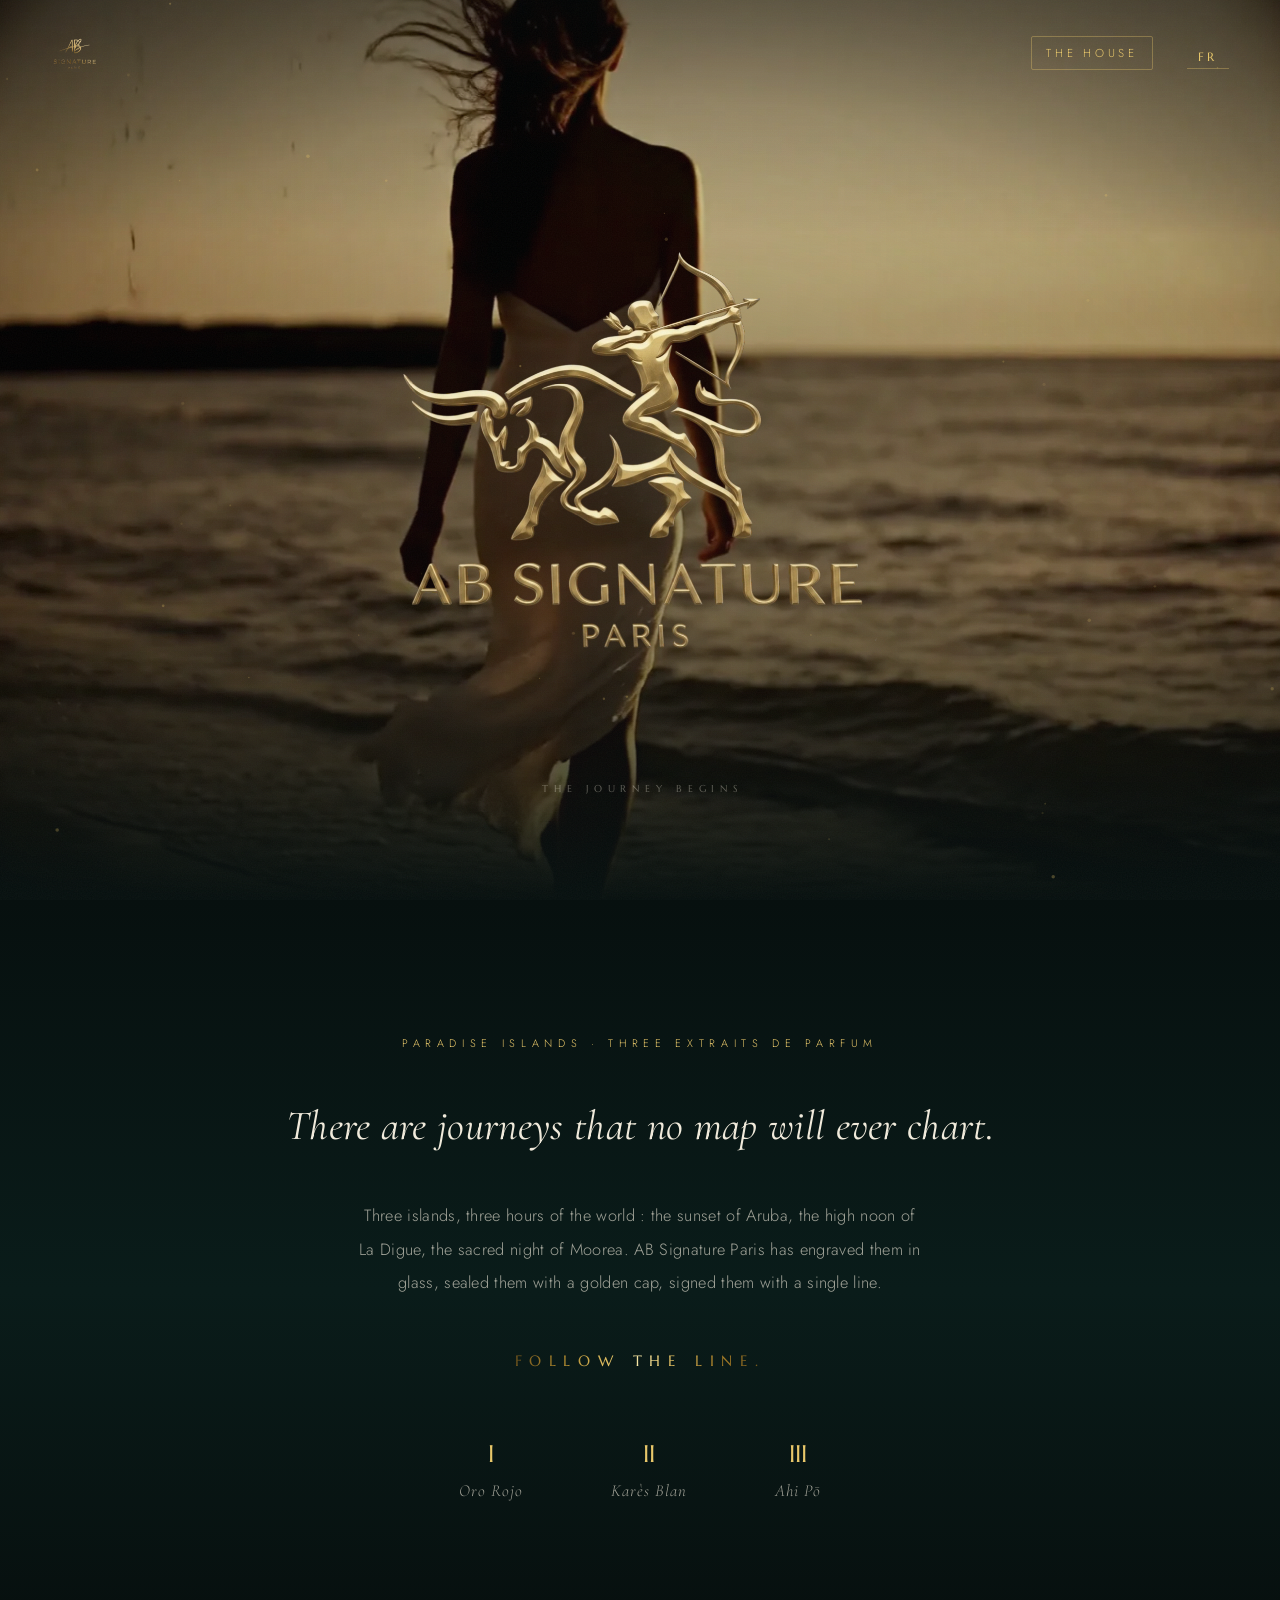
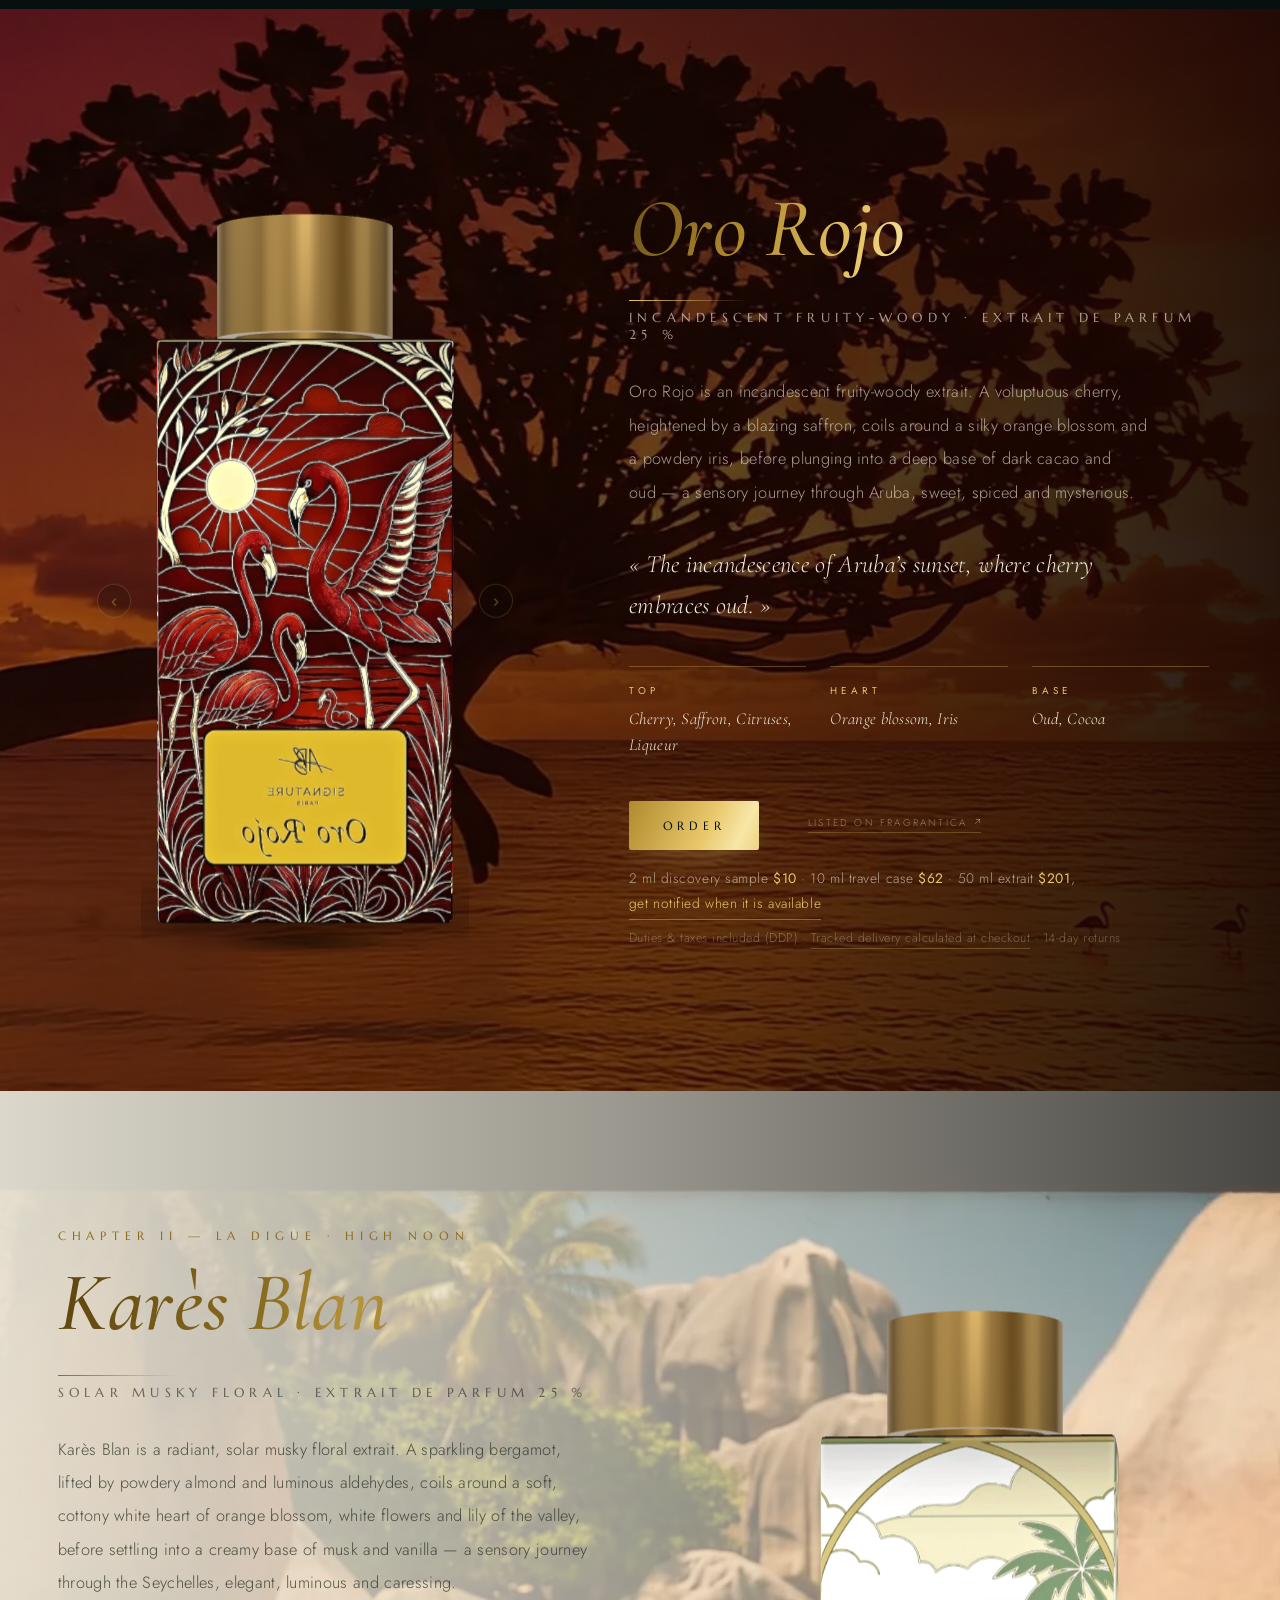
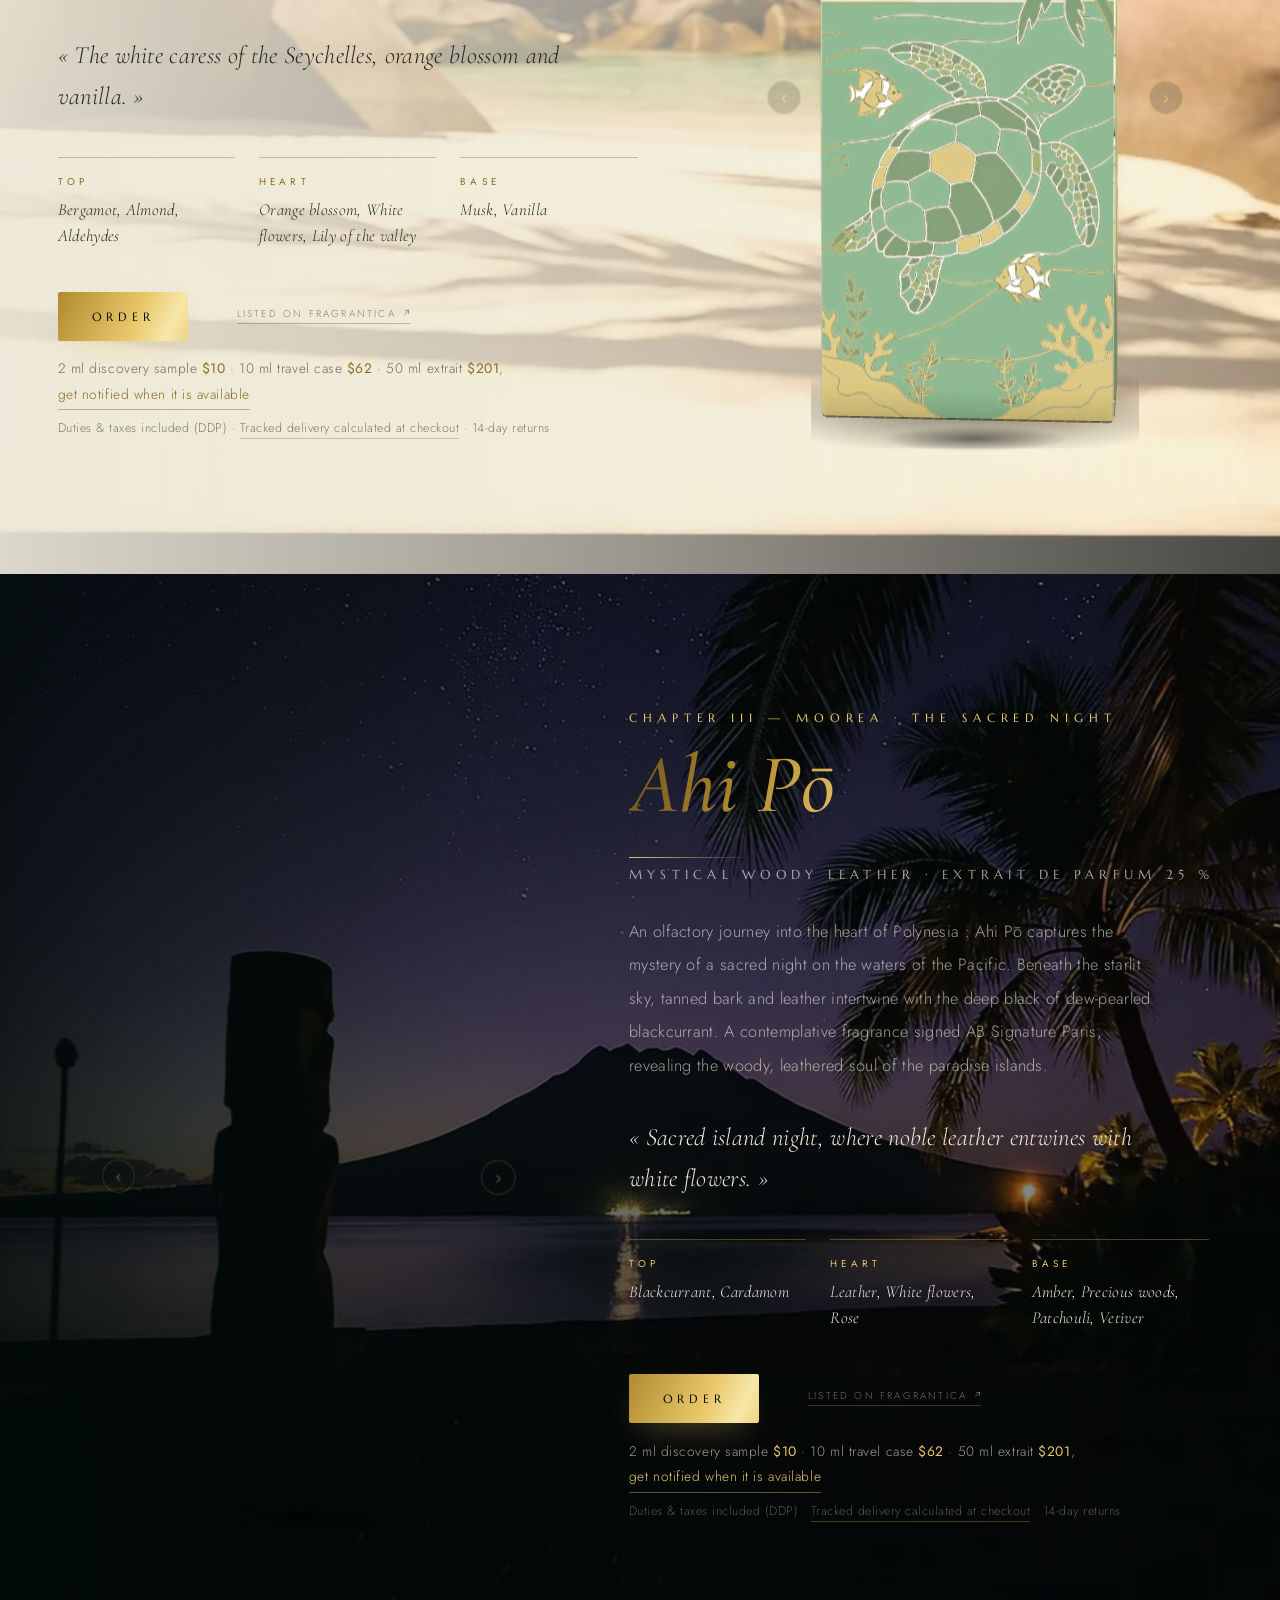
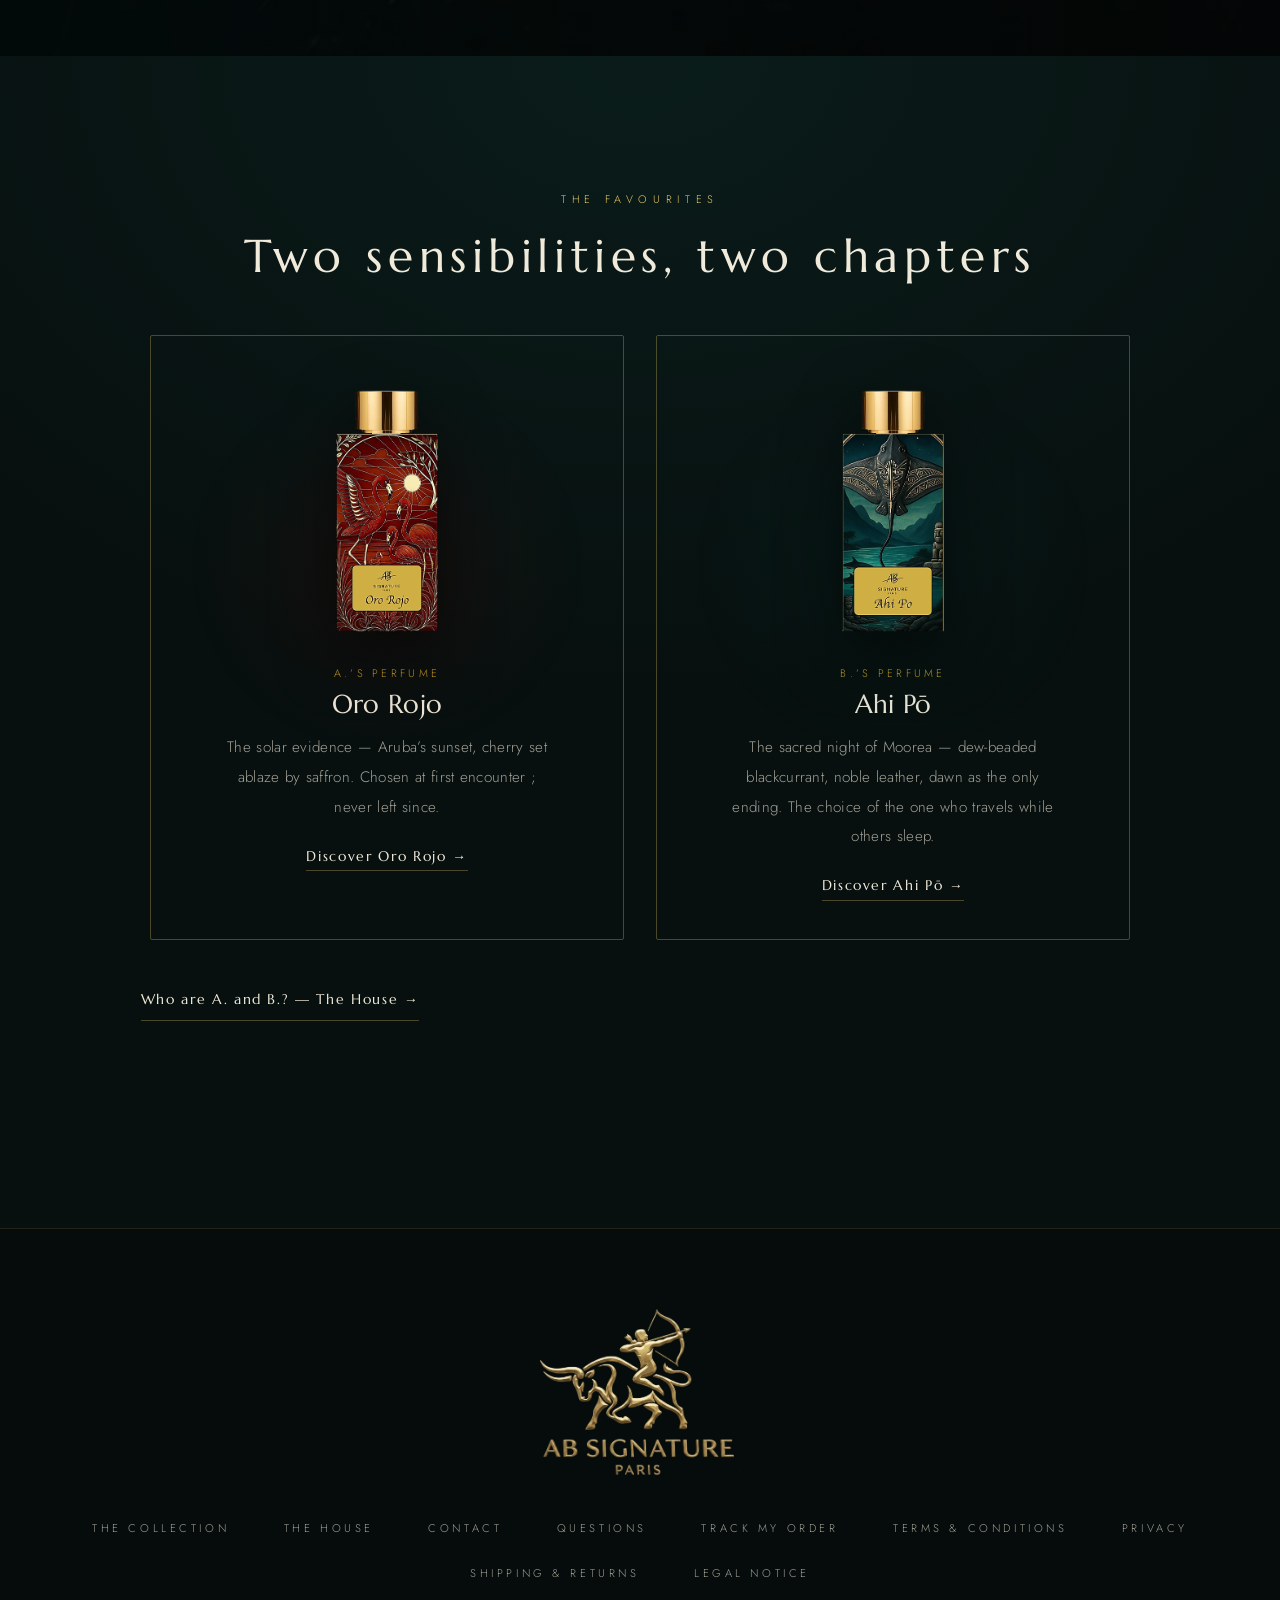
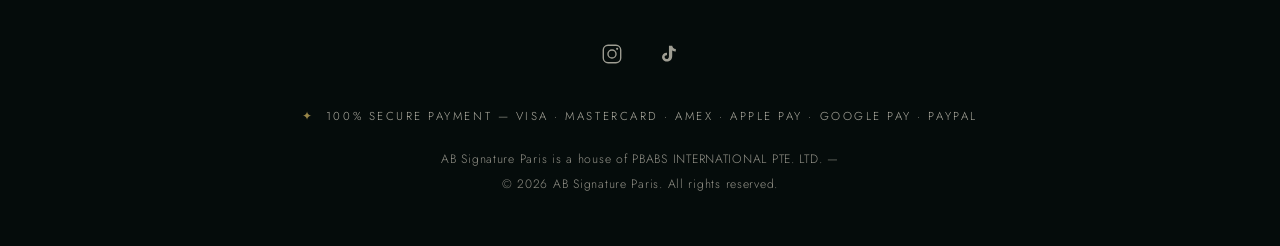
==== commit 960753c8: "Nav : lien croisé en chip encadré or (style ex-Commander) + taille relevée téléphone — retour Benoit" ====
--- a/en/index.html
+++ b/en/index.html
@@ -513,7 +513,7 @@
 .ch-kares .frg-link{color:rgba(26,23,19,.5);border-color:rgba(26,23,19,.25)}
 .ch-kares .frg-link:hover{color:#8a6d1f;border-color:#8a6d1f}
 /* Nav téléphone : libellés sur UNE ligne (constat 23/07 : « LA COLLECTION »/« LA MAISON » coupés en deux) */
-@media(max-width:780px){nav a{white-space:nowrap}}
+@media(max-width:780px){nav a{white-space:nowrap}nav a.bag{font-size:.82rem;padding:.6rem 1.05rem}}
 @media(max-width:520px){nav{padding-left:1rem;padding-right:1rem}nav ul{gap:.8rem}nav a{letter-spacing:.18em}nav .bag{padding:.5rem .7rem}}
 </style>
 <link rel="stylesheet" href="/assets/motion.css?v=20260721a">
@@ -539,7 +539,7 @@
 <nav id="nav">
   <a href="#top" aria-label="Home"><img class="nlogo" src="/assets/logo_or_nav.webp" alt="AB Signature Paris"></a>
   <ul>
-    <li><a href="/en/maison/">The House</a></li>
+    <li><a class="bag" href="/en/maison/">The House</a></li>
     <li><a class="lang" href="/" title="French version">FR</a></li>
   </ul>
 </nav>
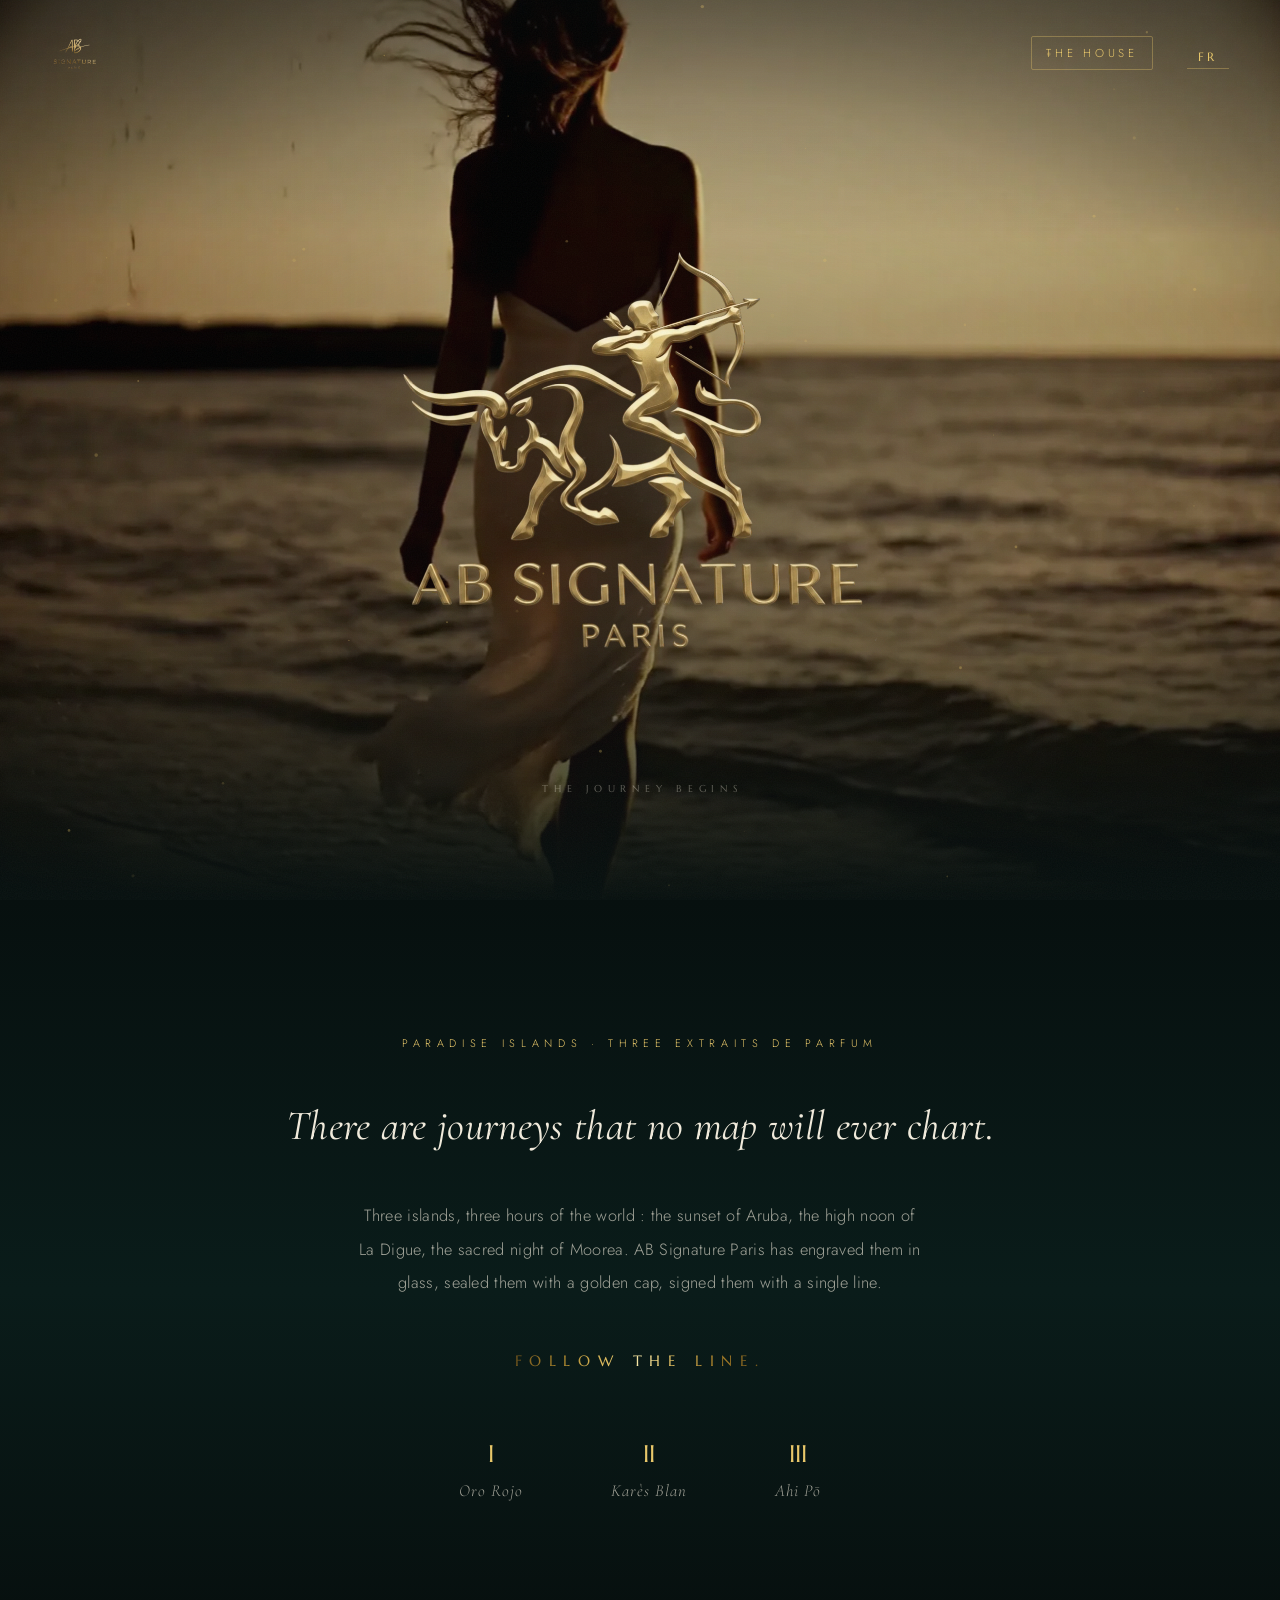
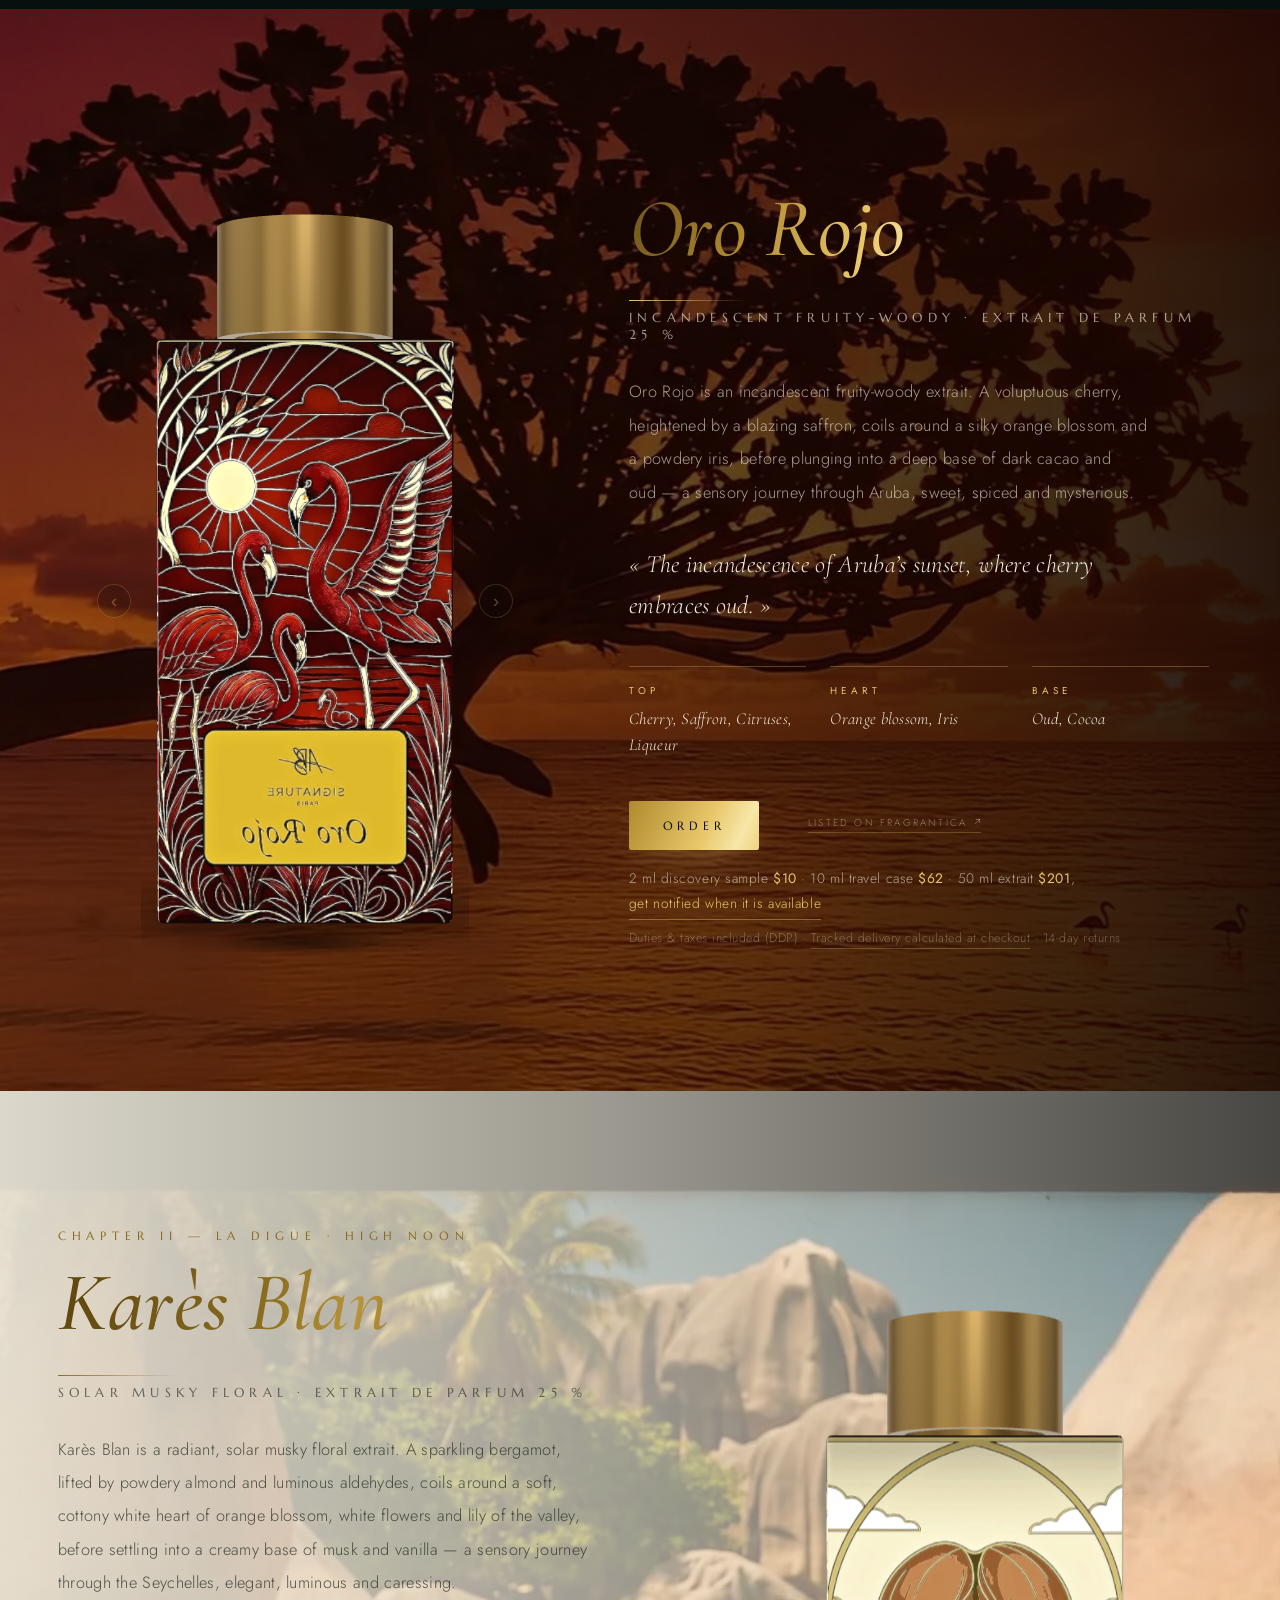
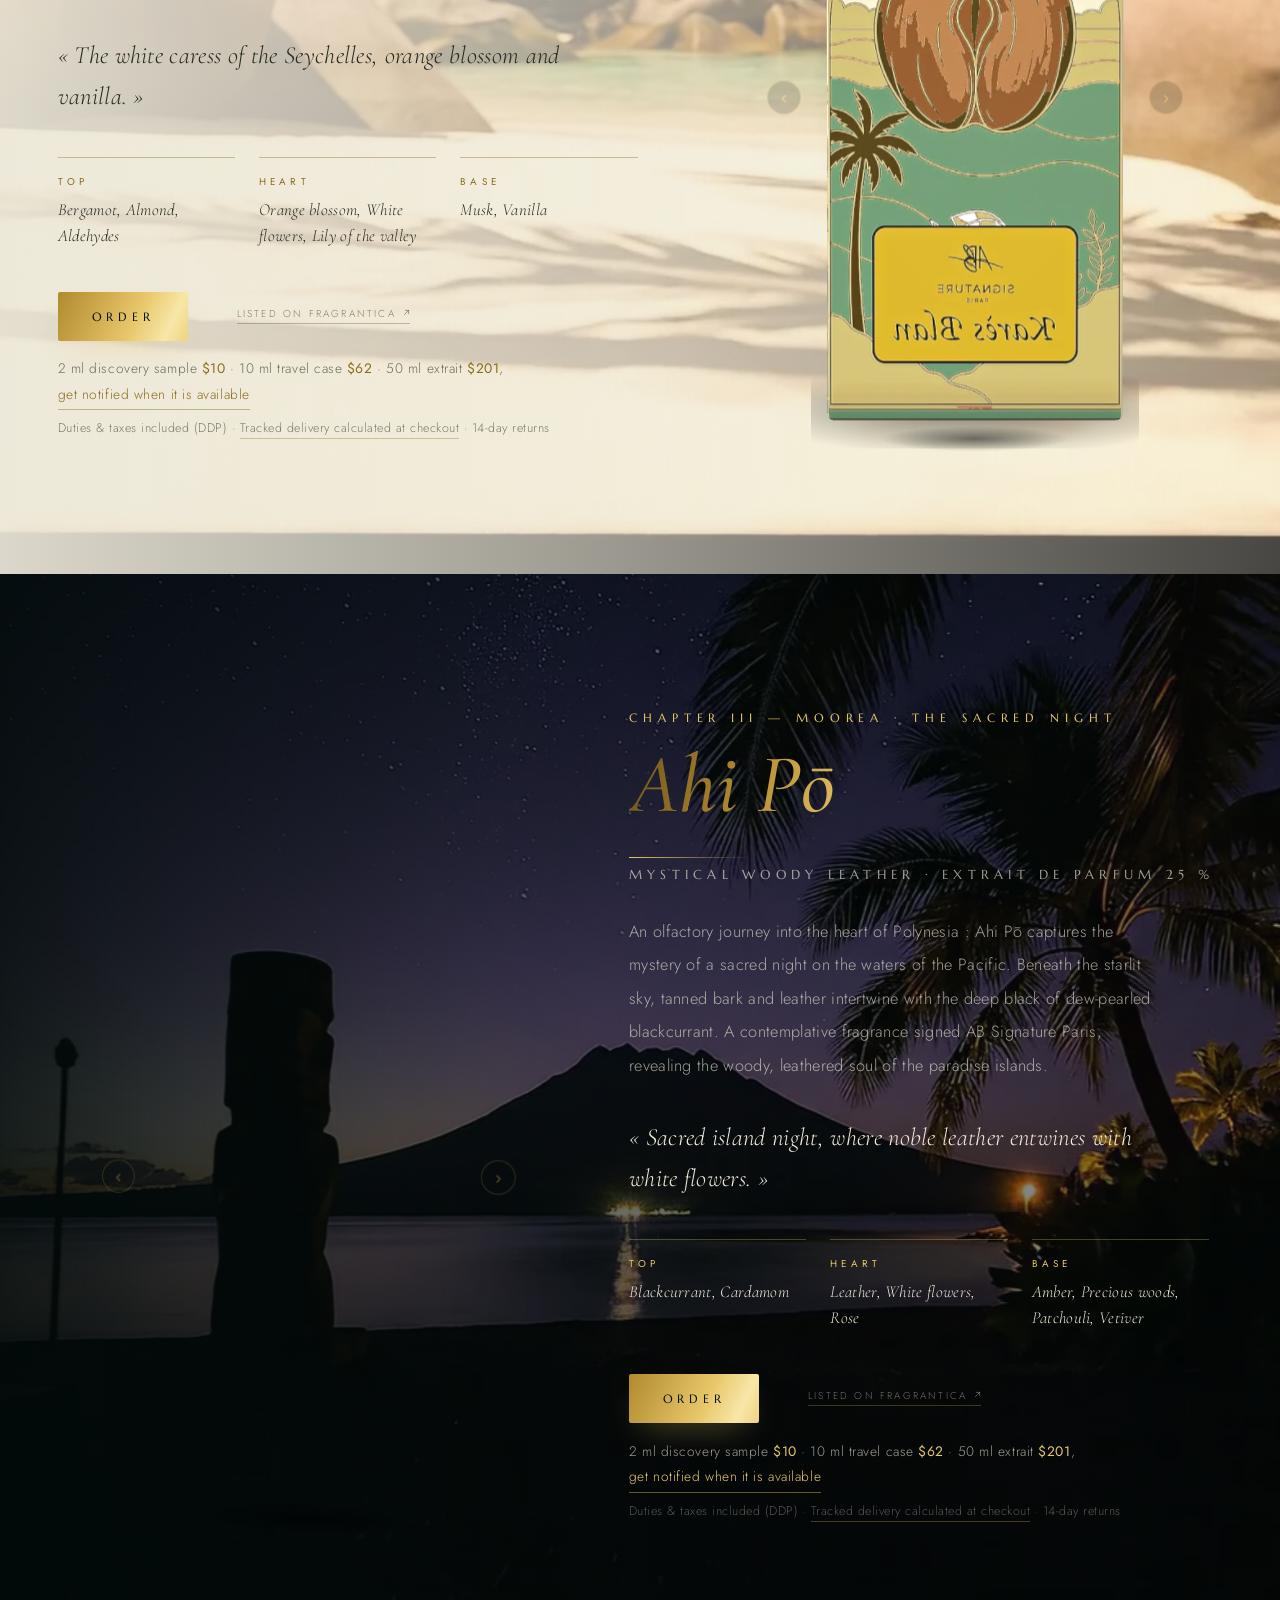
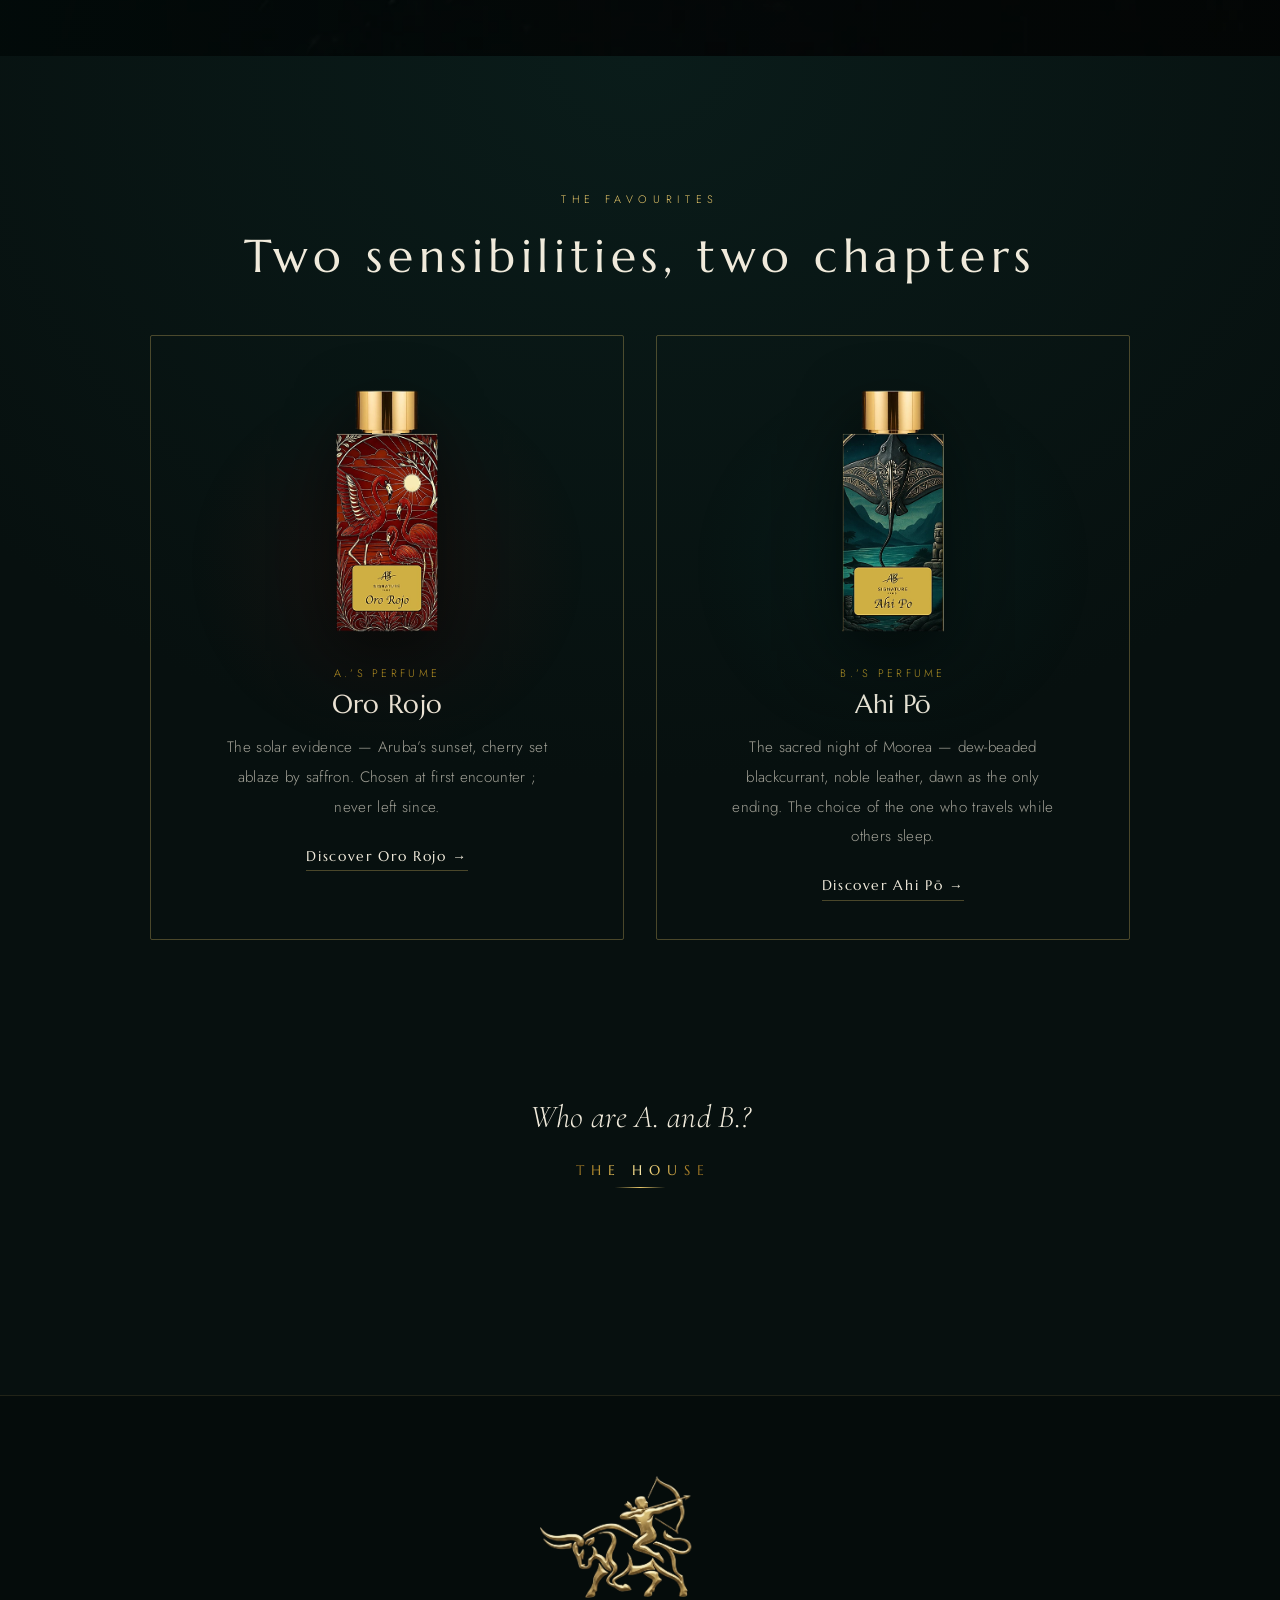
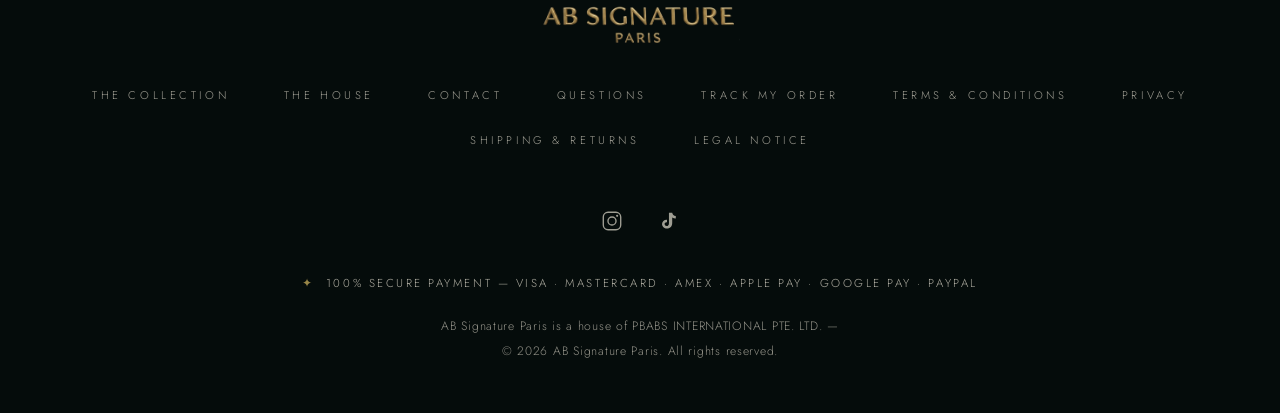
==== commit c531da20: "Invitation sublime vers La Maison : ligne d'or qui coule + question Cormorant + LA MAISON en or (fil" ====
--- a/en/index.html
+++ b/en/index.html
@@ -758,6 +758,15 @@
 #coups-de-coeur .cc-cta{display:inline-block;font-family:'Marcellus',serif;font-size:.86rem;letter-spacing:.12em;color:var(--ivory);border-bottom:1px solid var(--gold-line);padding-bottom:.32rem;text-decoration:none;transition:opacity .4s}
 #coups-de-coeur .cc-cta:hover{opacity:.7}
 #coups-de-coeur .cc-silence{height:clamp(3rem,8vh,6rem)}
+#coups-de-coeur .cc-invite{display:flex;flex-direction:column;align-items:center;gap:1.35rem;text-decoration:none;margin-top:4.4rem}
+#coups-de-coeur .ci-line{width:1px;height:62px;overflow:hidden;position:relative}
+#coups-de-coeur .ci-line::after{content:'';position:absolute;left:0;top:-100%;width:100%;height:100%;background:linear-gradient(180deg,transparent,var(--gold-3));animation:drip 2.6s var(--ease) infinite}
+#coups-de-coeur .ci-q{font-family:'Cormorant Garamond',serif;font-style:italic;font-size:clamp(1.5rem,3vw,2rem);color:var(--ivory);line-height:1.45;text-align:center}
+#coups-de-coeur .ci-dest{font-family:'Marcellus',serif;font-size:.85rem;letter-spacing:.5em;text-indent:.5em;text-transform:uppercase;padding-bottom:.55rem;position:relative}
+#coups-de-coeur .ci-dest::after{content:'';position:absolute;left:50%;bottom:0;transform:translateX(-50%);width:36%;height:1px;background:linear-gradient(90deg,transparent,var(--gold-3),transparent);transition:width .8s var(--ease)}
+#coups-de-coeur .cc-invite:hover .ci-dest::after{width:110%}
+@media(max-width:700px){#coups-de-coeur .ci-q{font-size:1.55rem}#coups-de-coeur .ci-dest{font-size:.92rem}}
+
 @media (max-width:860px){#coups-de-coeur .cc-grid{grid-template-columns:1fr}#coups-de-coeur .cc-card img{height:210px}}
 </style>
 <section class="maison" id="coups-de-coeur">
@@ -781,9 +790,11 @@
       <a class="cc-cta" href="/us/products/ab-signature-paris-ahi-po-extrait-de-parfum">Discover Ahi P&#333; &rarr;</a>
     </div>
   </div>
-  <p class="rv rv-d3" style="text-align:center;margin-top:2.6rem">
-    <a class="cc-cta" href="/en/maison/">Who are A. and B.? &mdash; The House &rarr;</a>
-  </p>
+  <a class="cc-invite rv rv-d3" href="/en/maison/">
+    <span class="ci-line" aria-hidden="true"></span>
+    <span class="ci-q">Who are A.&nbsp;and&nbsp;B.?</span>
+    <span class="ci-dest gold">The House</span>
+  </a>
   <div class="cc-silence"></div>
 </section>
 
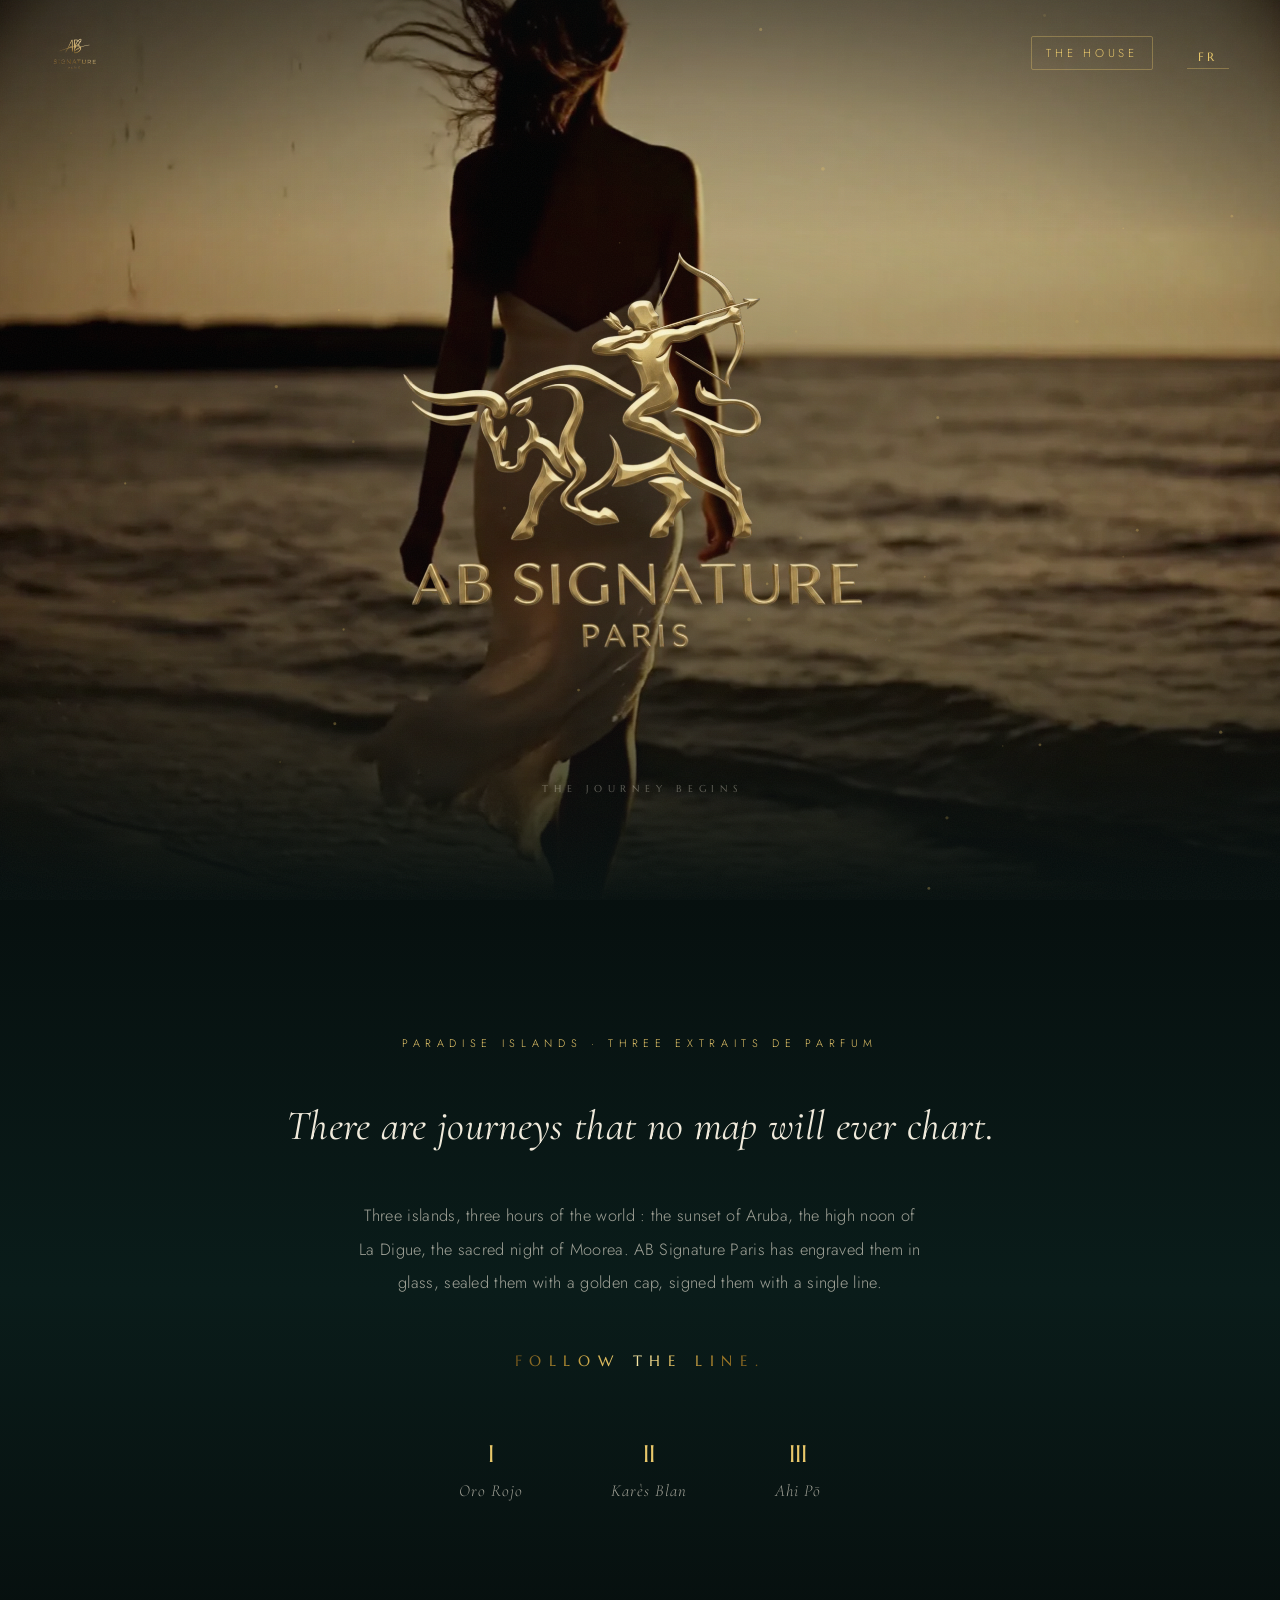
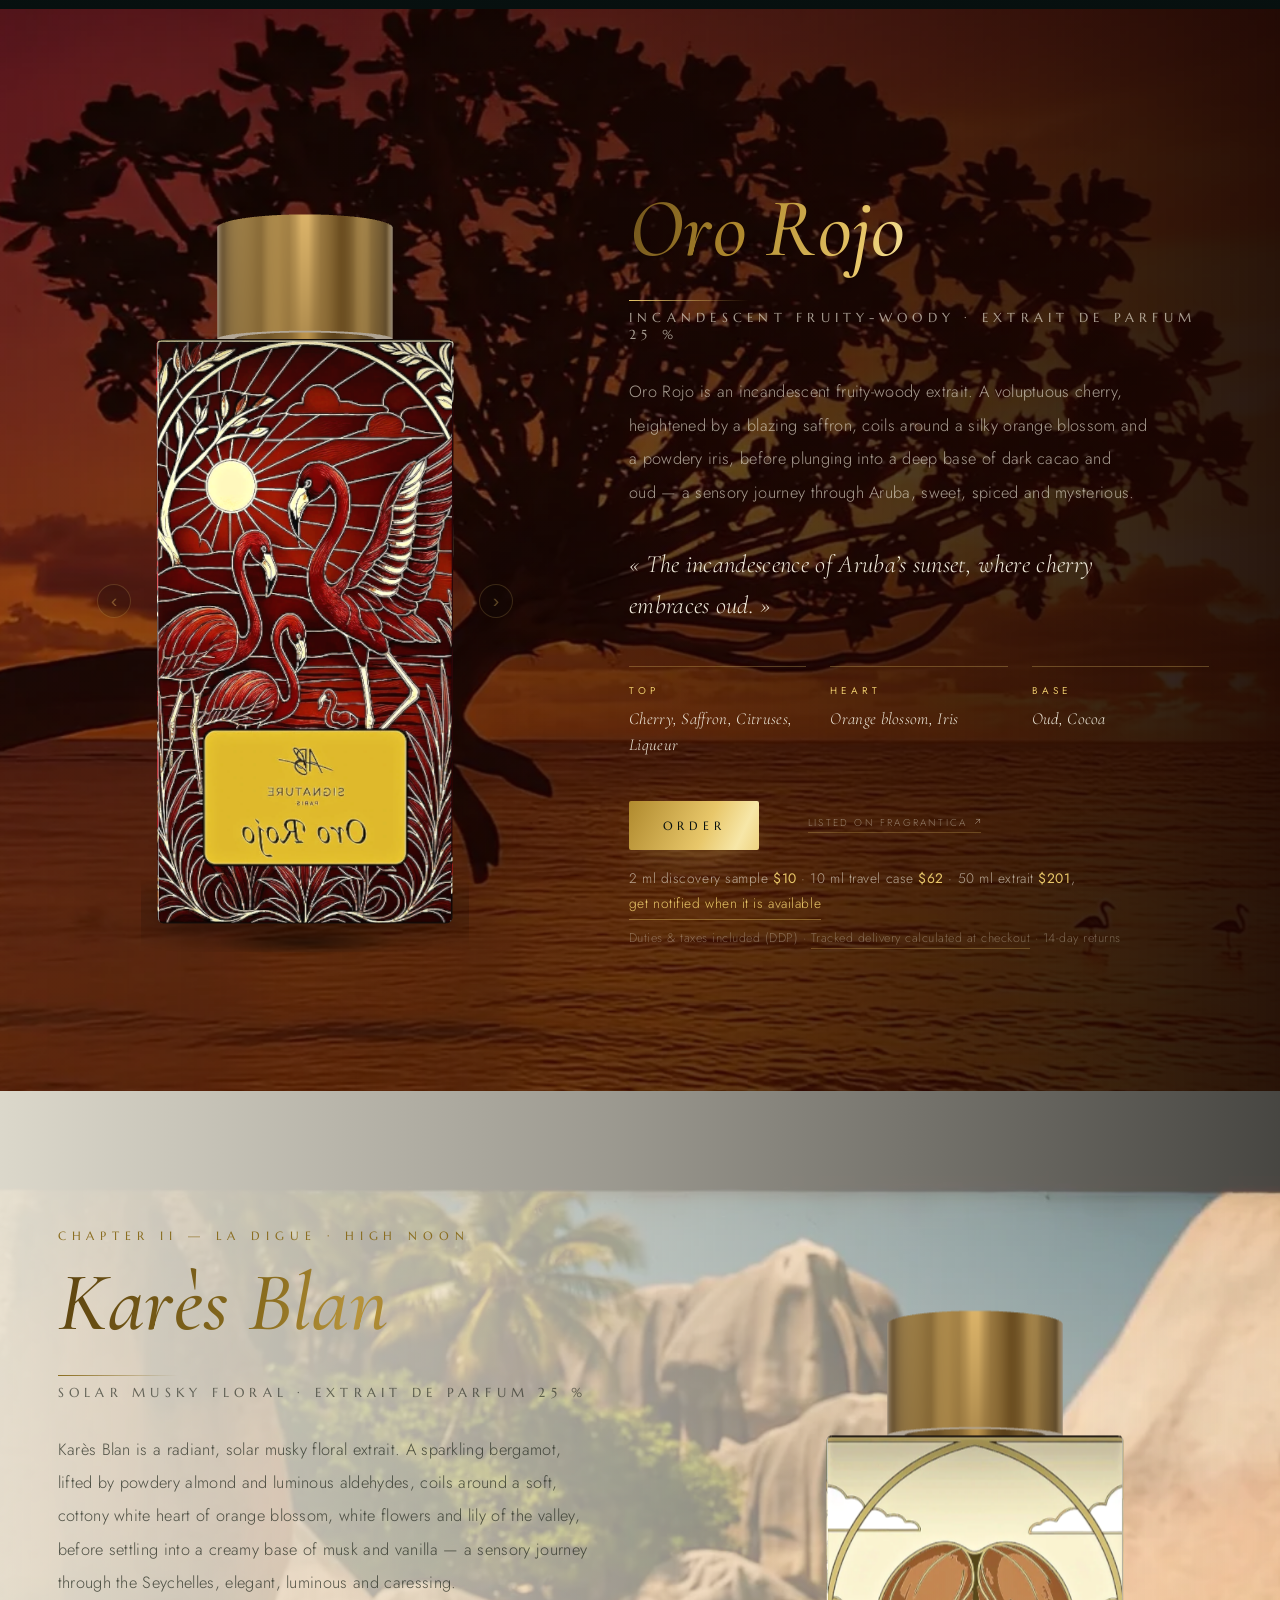
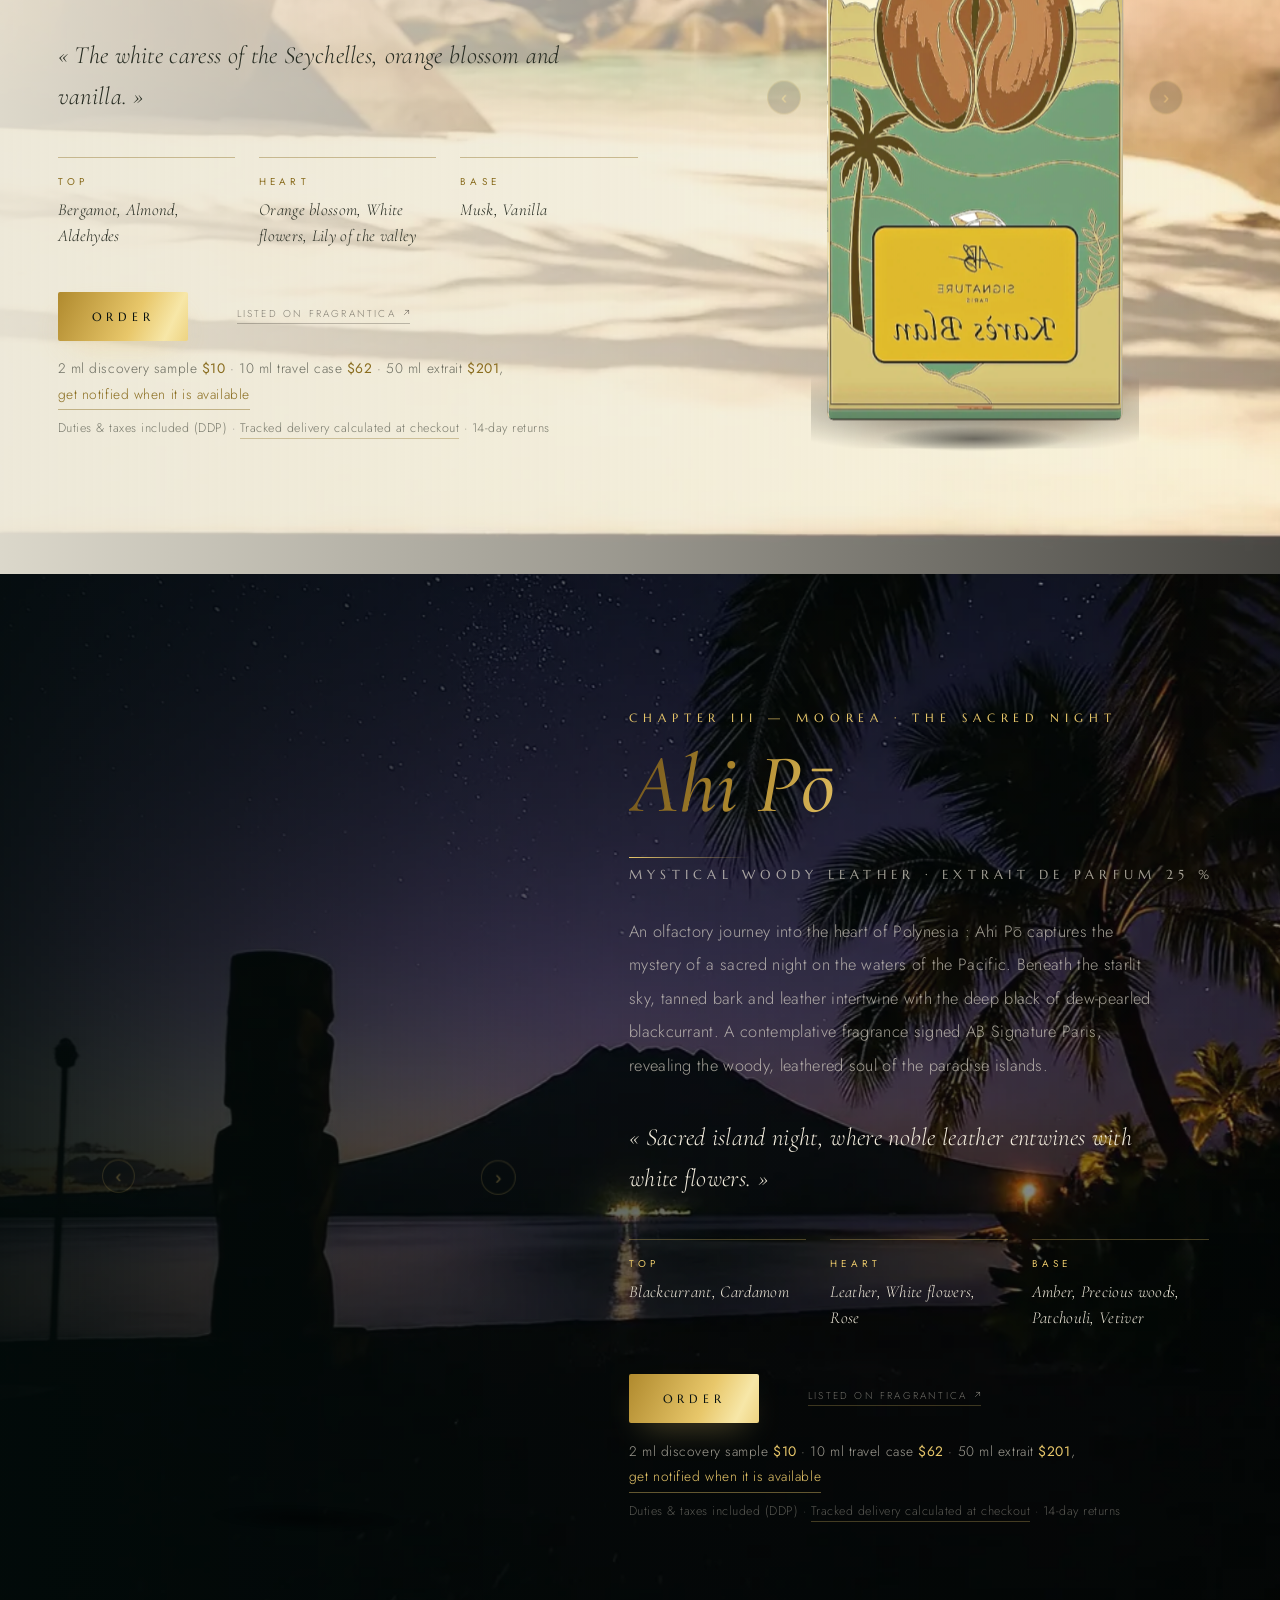
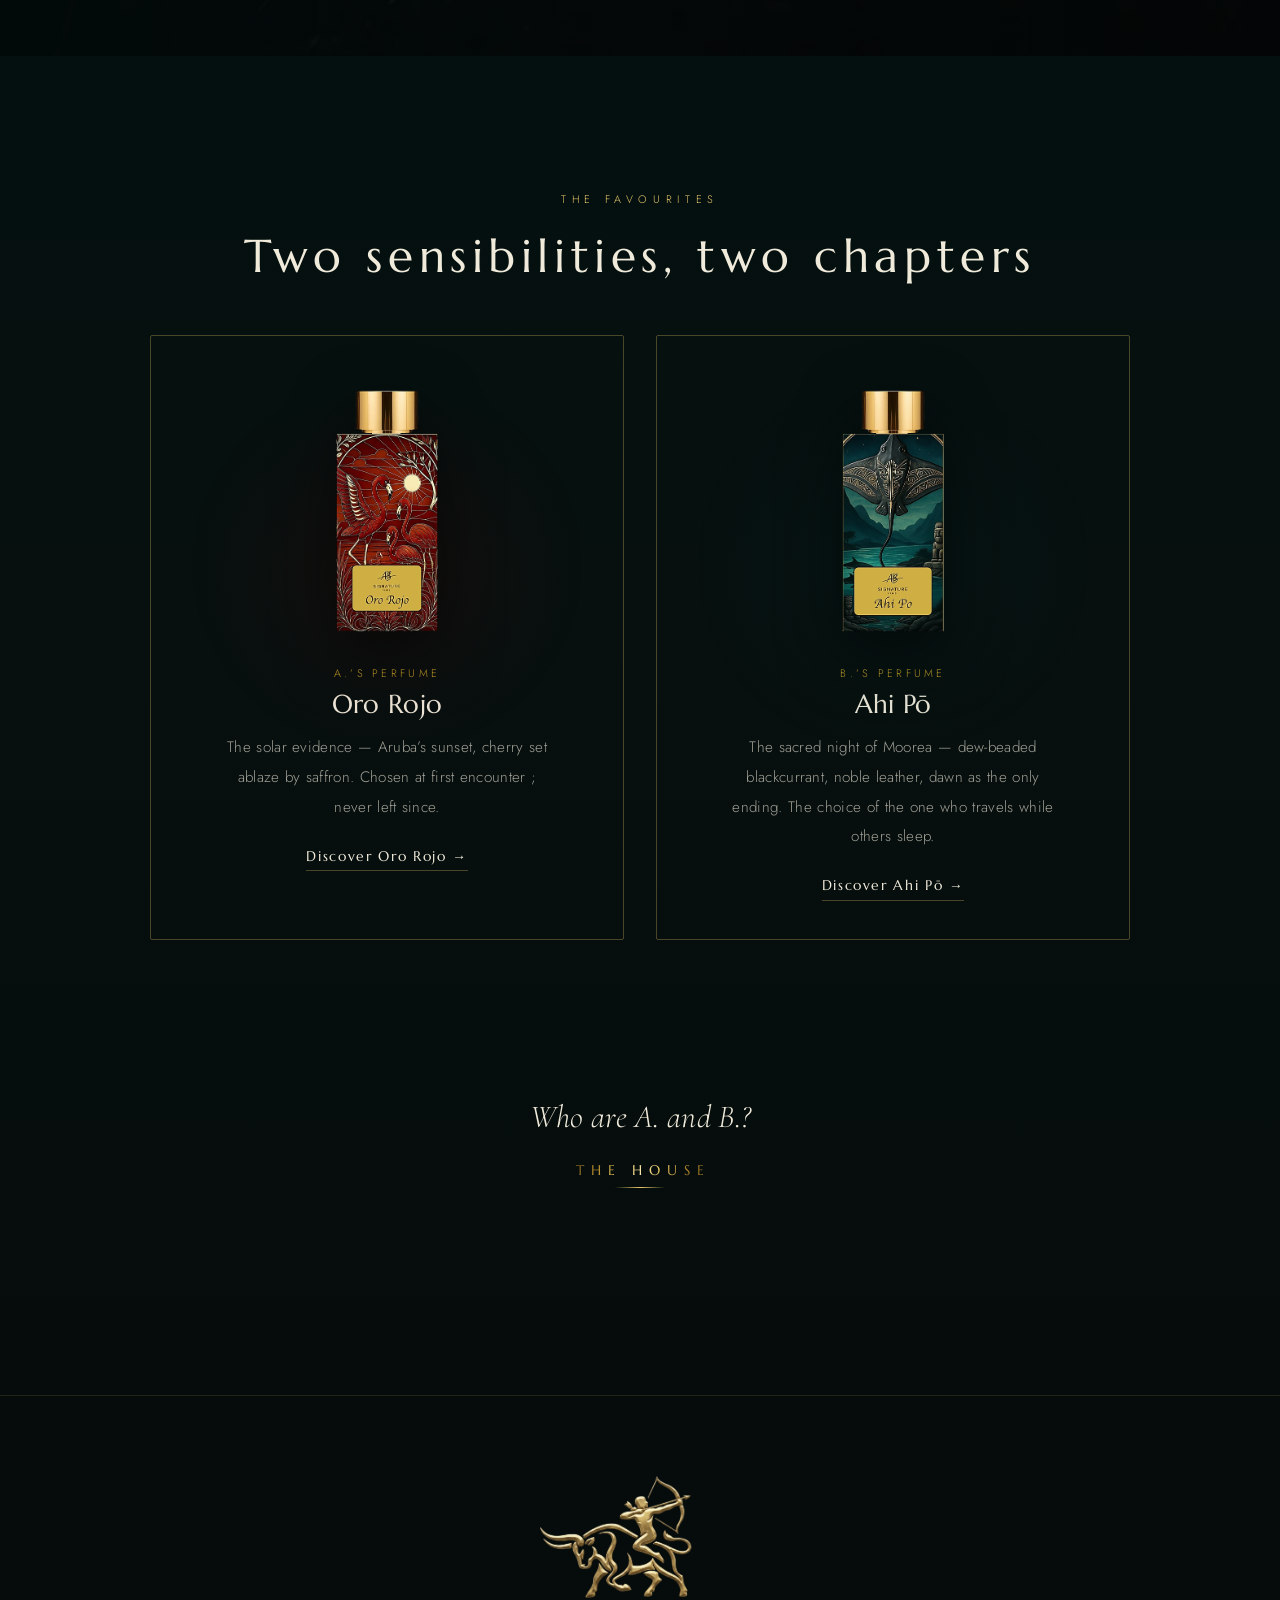
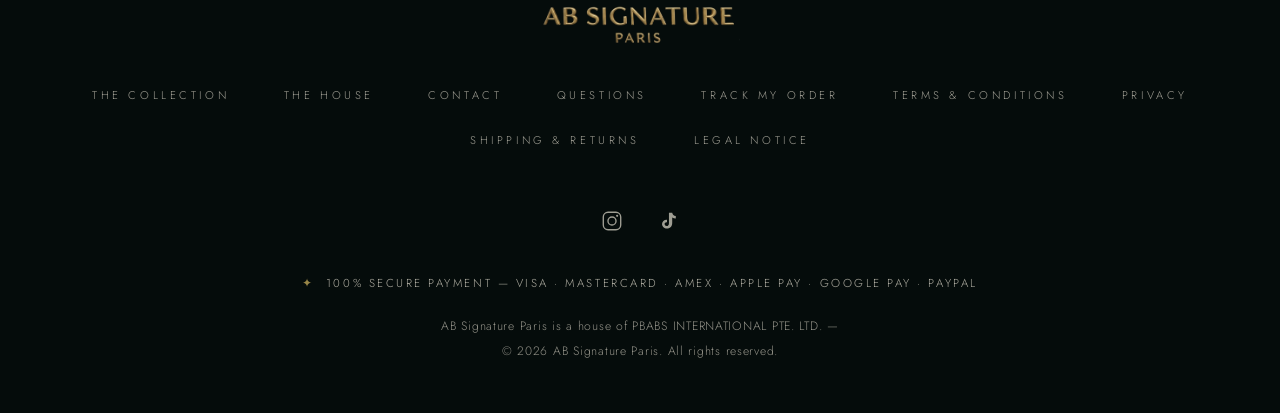
==== commit 43dccedf: "Coups de cœur : fond noir nuit continu (ch-ahi → footer), suppression du halo vert du gabarit .maiso" ====
--- a/en/index.html
+++ b/en/index.html
@@ -758,6 +758,9 @@
 #coups-de-coeur .cc-cta{display:inline-block;font-family:'Marcellus',serif;font-size:.86rem;letter-spacing:.12em;color:var(--ivory);border-bottom:1px solid var(--gold-line);padding-bottom:.32rem;text-decoration:none;transition:opacity .4s}
 #coups-de-coeur .cc-cta:hover{opacity:.7}
 #coups-de-coeur .cc-silence{height:clamp(3rem,8vh,6rem)}
+/* Fond : glissement continu noir nuit (ch-ahi #03100f → footer #050c0b), plus de halo vert (retour Benoit) */
+#coups-de-coeur{background:linear-gradient(180deg,#03100f 0%,#07100f 45%,#050c0b 100%)}
+
 #coups-de-coeur .cc-invite{display:flex;flex-direction:column;align-items:center;gap:1.35rem;text-decoration:none;margin-top:4.4rem}
 #coups-de-coeur .ci-line{width:1px;height:62px;overflow:hidden;position:relative}
 #coups-de-coeur .ci-line::after{content:'';position:absolute;left:0;top:-100%;width:100%;height:100%;background:linear-gradient(180deg,transparent,var(--gold-3));animation:drip 2.6s var(--ease) infinite}
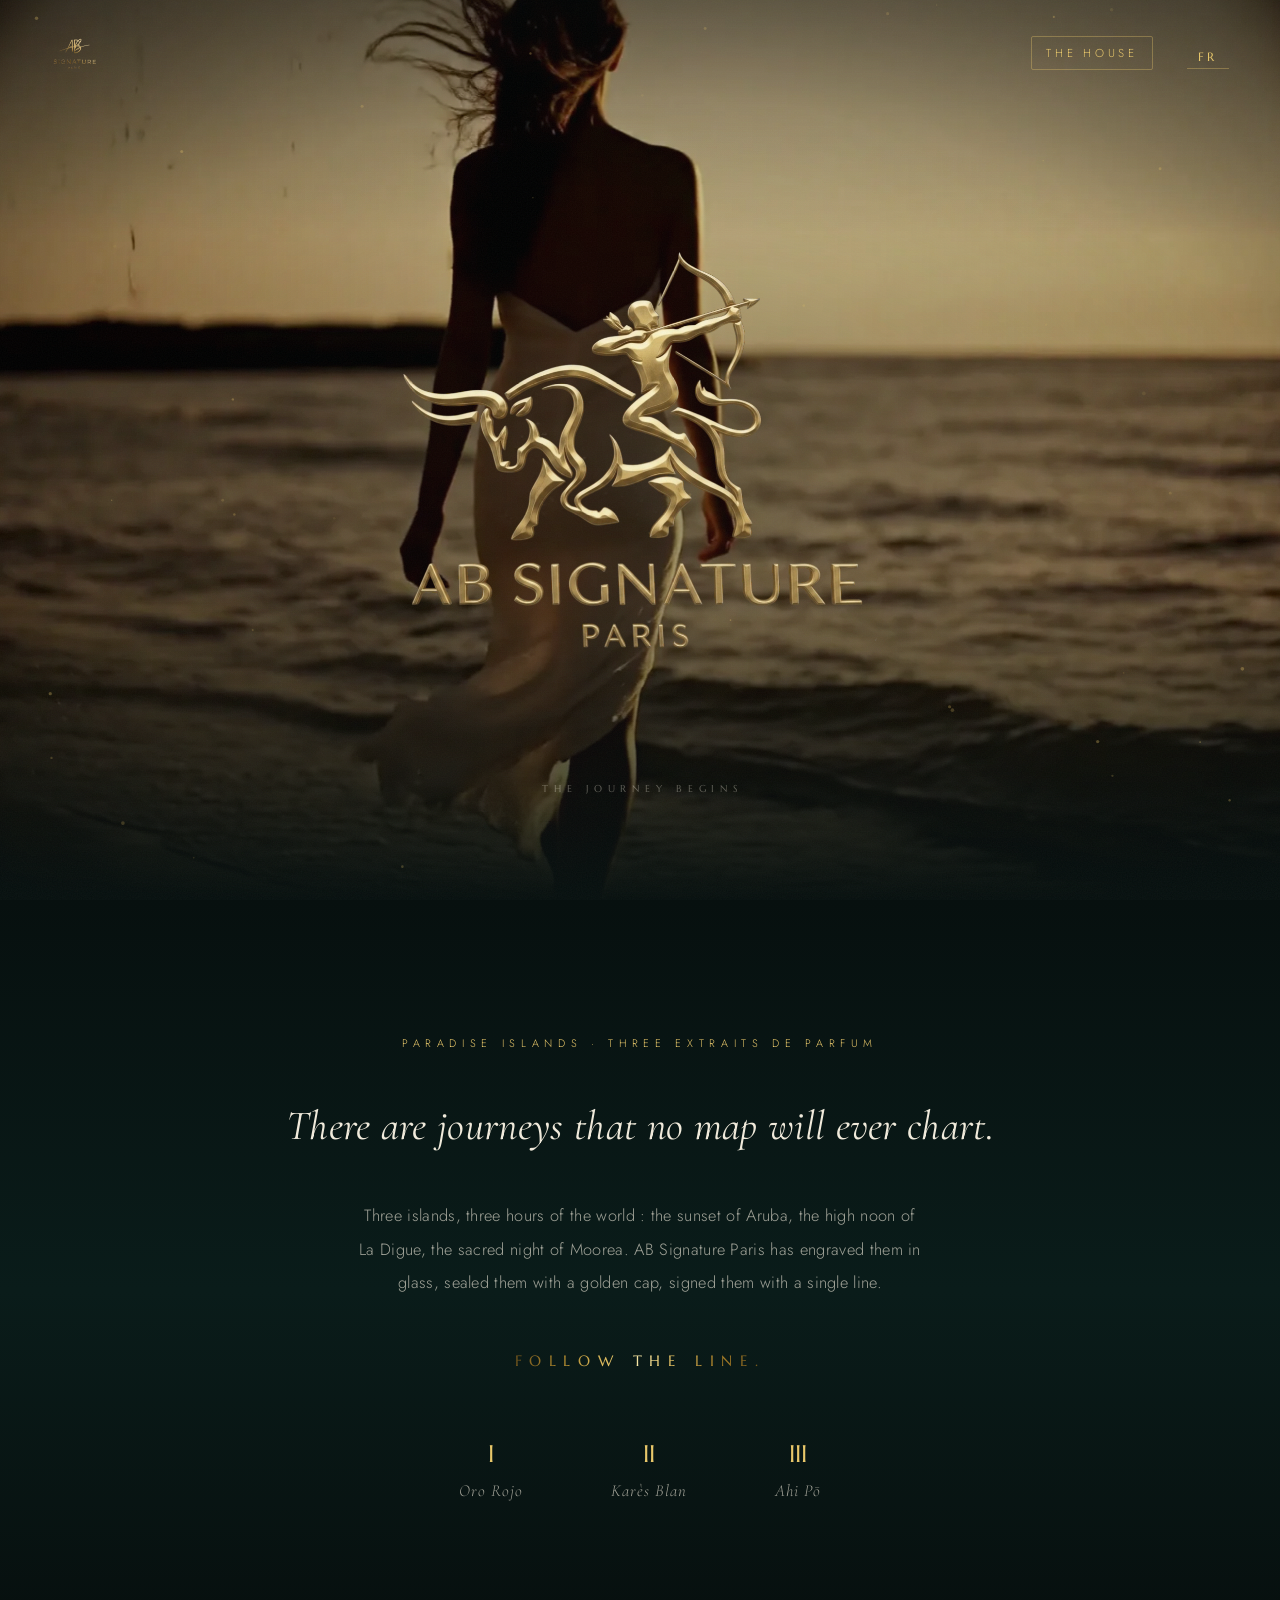
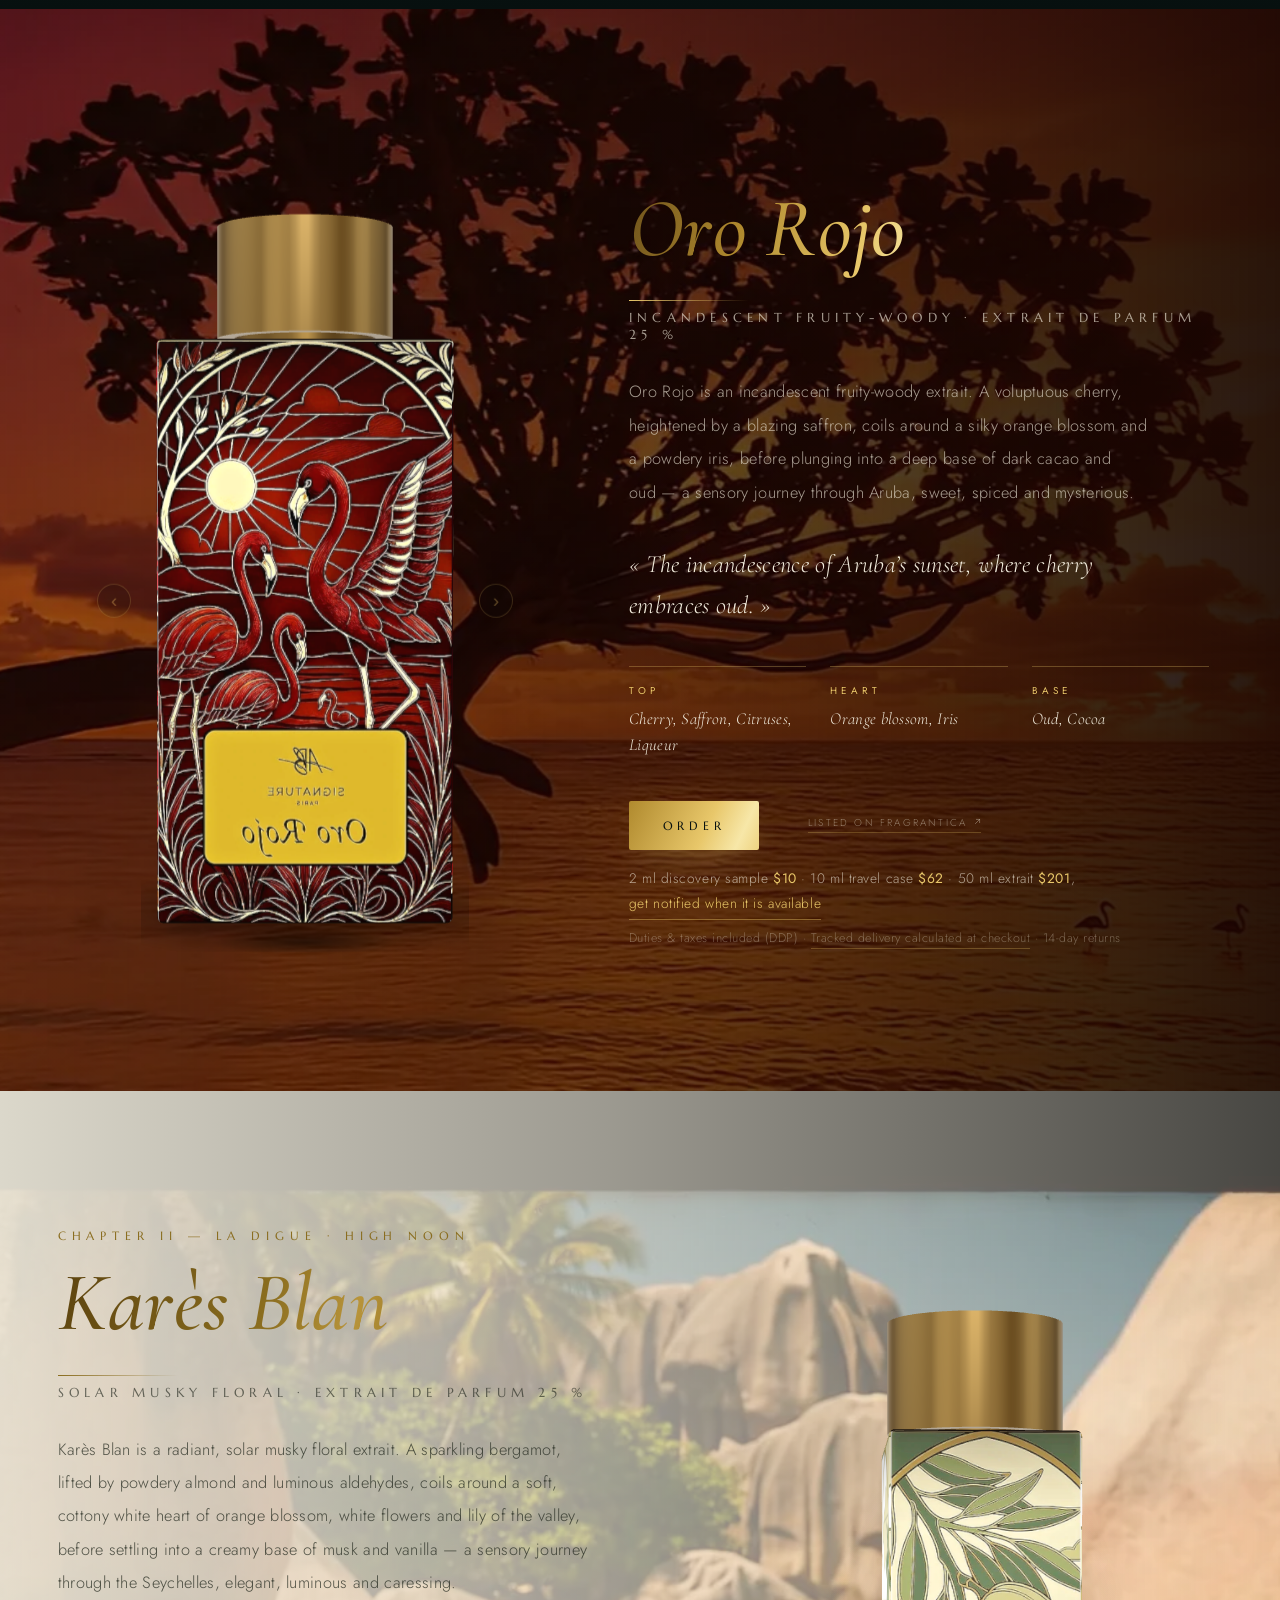
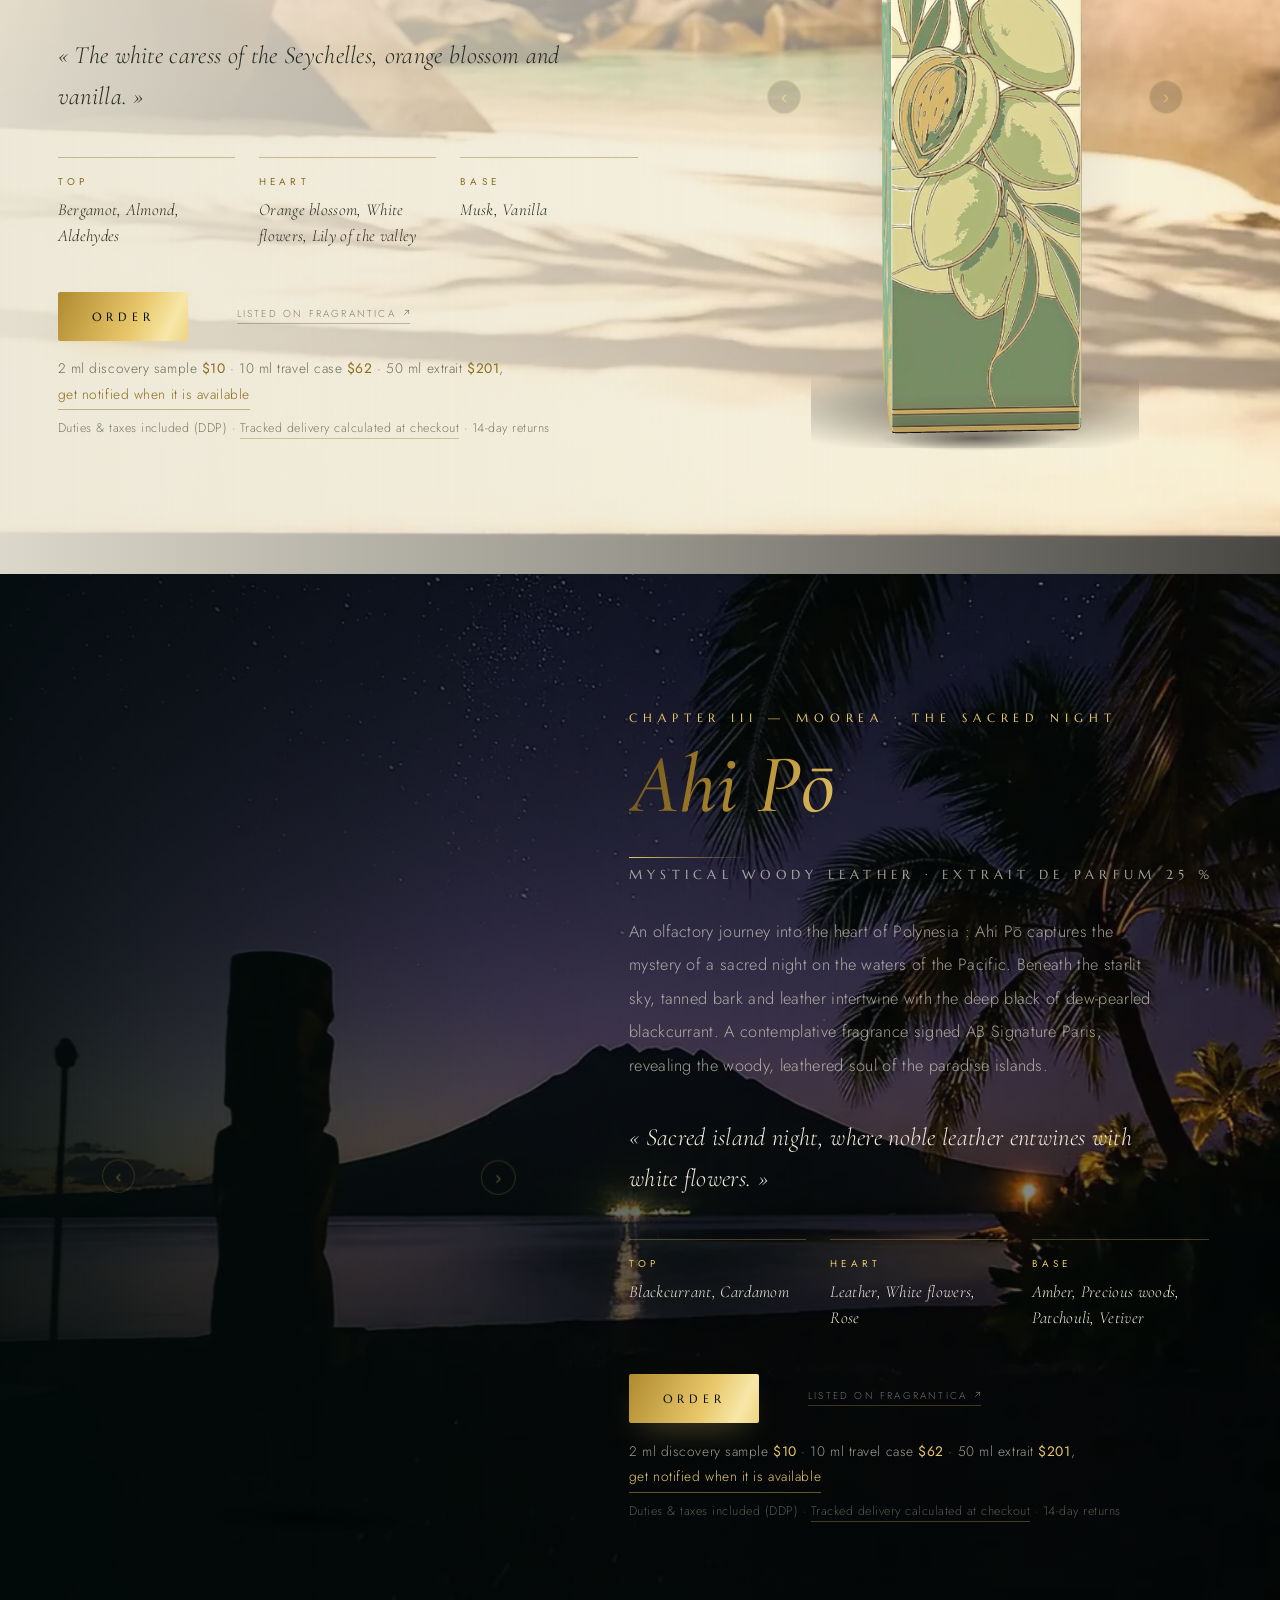
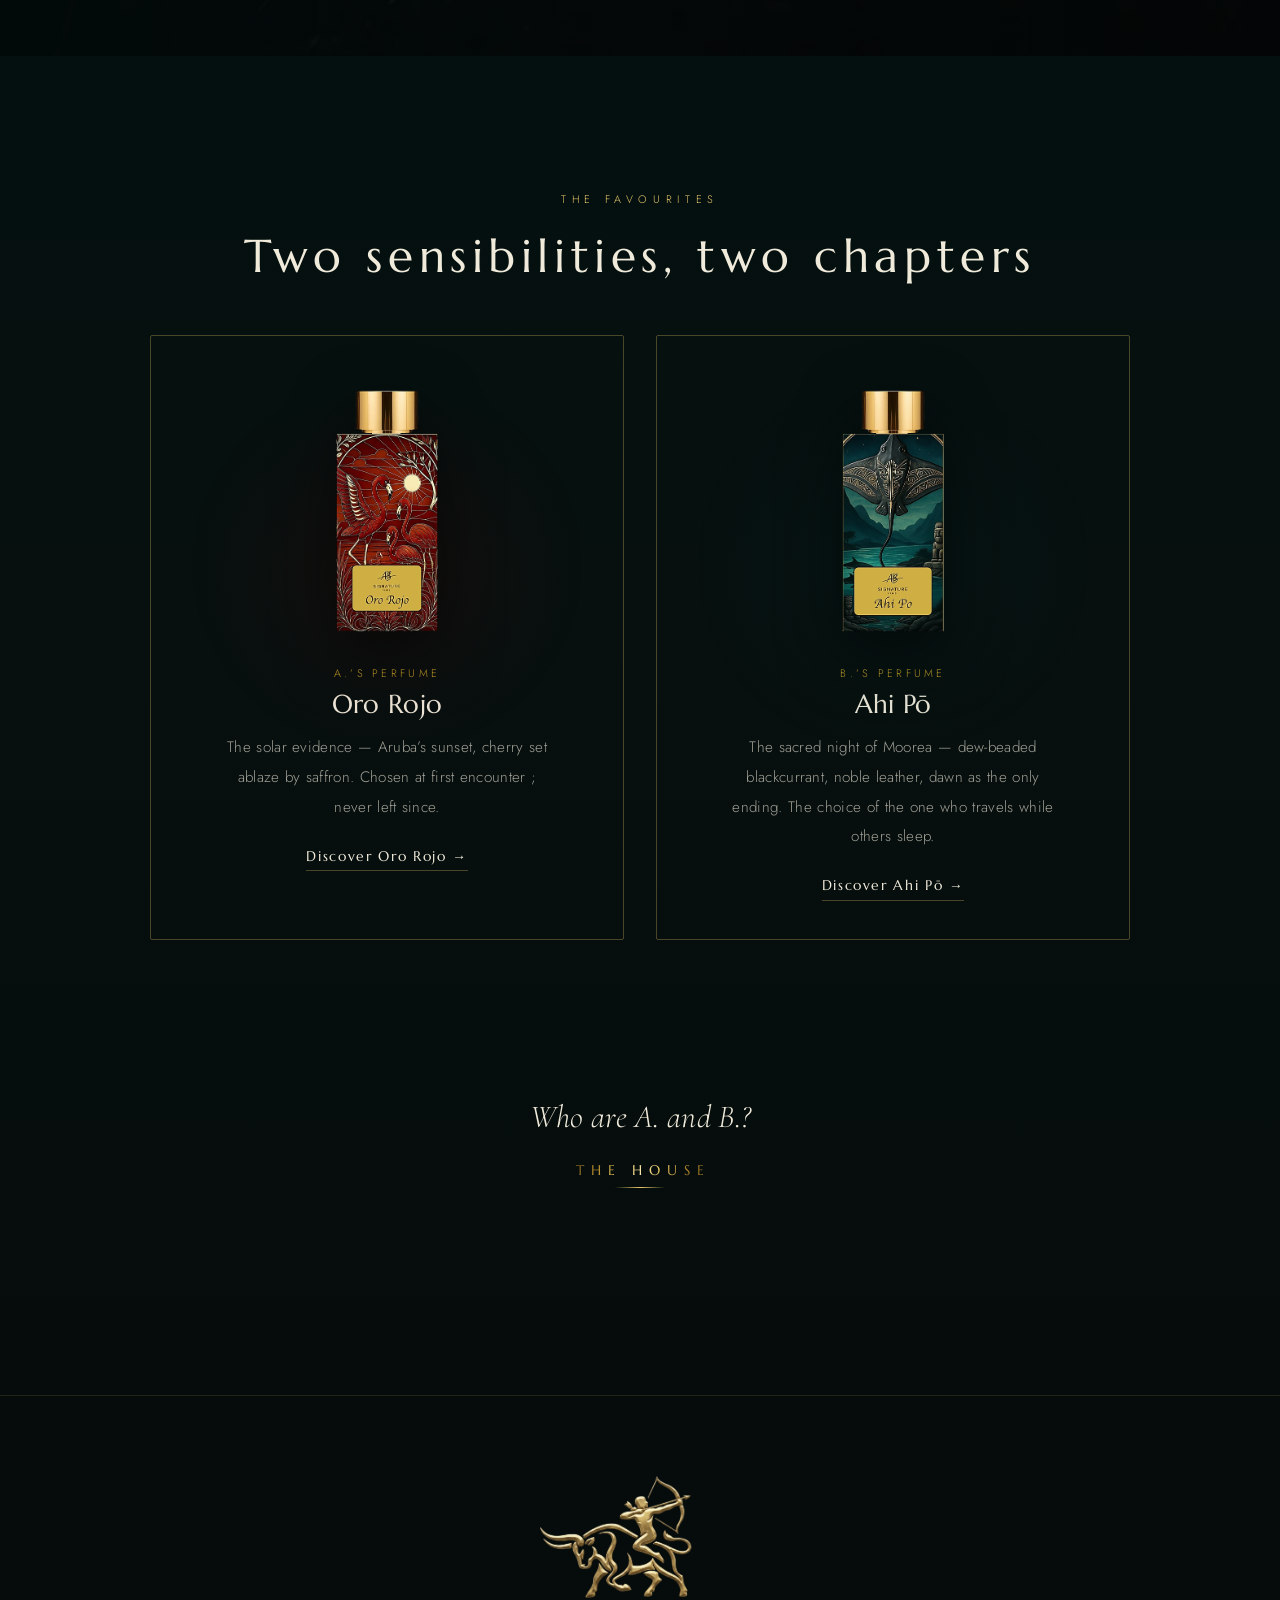
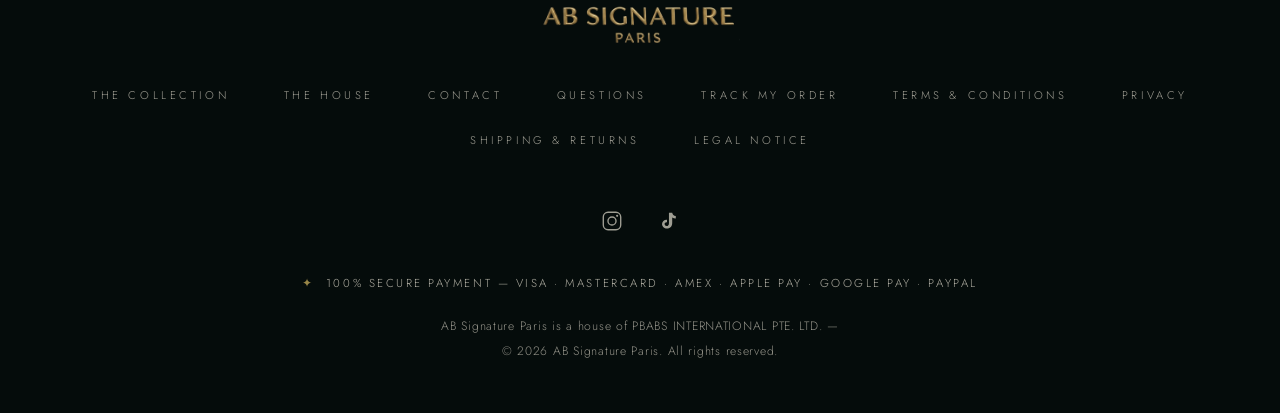
==== commit 4874441b: "Téléphone : barre de menu effacée pendant le défilement, réapparition à l'arrêt (280 ms), jamais mas" ====
--- a/en/index.html
+++ b/en/index.html
@@ -513,7 +513,9 @@
 .ch-kares .frg-link{color:rgba(26,23,19,.5);border-color:rgba(26,23,19,.25)}
 .ch-kares .frg-link:hover{color:#8a6d1f;border-color:#8a6d1f}
 /* Nav téléphone : libellés sur UNE ligne (constat 23/07 : « LA COLLECTION »/« LA MAISON » coupés en deux) */
-@media(max-width:780px){nav a{white-space:nowrap}nav a.bag{font-size:.82rem;padding:.6rem 1.05rem}}
+@media(max-width:780px){nav a{white-space:nowrap}nav a.bag{font-size:.82rem;padding:.6rem 1.05rem}
+nav{transition:background .6s,backdrop-filter .6s,padding .5s,transform .5s var(--ease),opacity .5s var(--ease)}
+nav.is-away{transform:translateY(-110%);opacity:0;pointer-events:none}}
 @media(max-width:520px){nav{padding-left:1rem;padding-right:1rem}nav ul{gap:.8rem}nav a{letter-spacing:.18em}nav .bag{padding:.5rem .7rem}}
 </style>
 <link rel="stylesheet" href="/assets/motion.css?v=20260721a">
@@ -940,6 +942,17 @@
 /* Nav */
 const nav = document.getElementById('nav');
 addEventListener('scroll', () => nav.classList.toggle('is-scrolled', scrollY > 60), {passive:true});
+/* Téléphone : la barre s'efface pendant le défilement et revient à l'arrêt (Benoit 23/07).
+   Jamais masquée près du haut de page. */
+if (matchMedia('(max-width:780px)').matches) {
+  let navTimer = null;
+  addEventListener('scroll', () => {
+    if (scrollY < 90) { nav.classList.remove('is-away'); clearTimeout(navTimer); return; }
+    nav.classList.add('is-away');
+    clearTimeout(navTimer);
+    navTimer = setTimeout(() => nav.classList.remove('is-away'), 280);
+  }, { passive: true });
+}
 /* Reveals — jamais imbriqués + filet de sécurité */
 const io = new IntersectionObserver(es => es.forEach(e => {
   if (e.isIntersecting){ e.target.classList.add('is-in'); io.unobserve(e.target); }
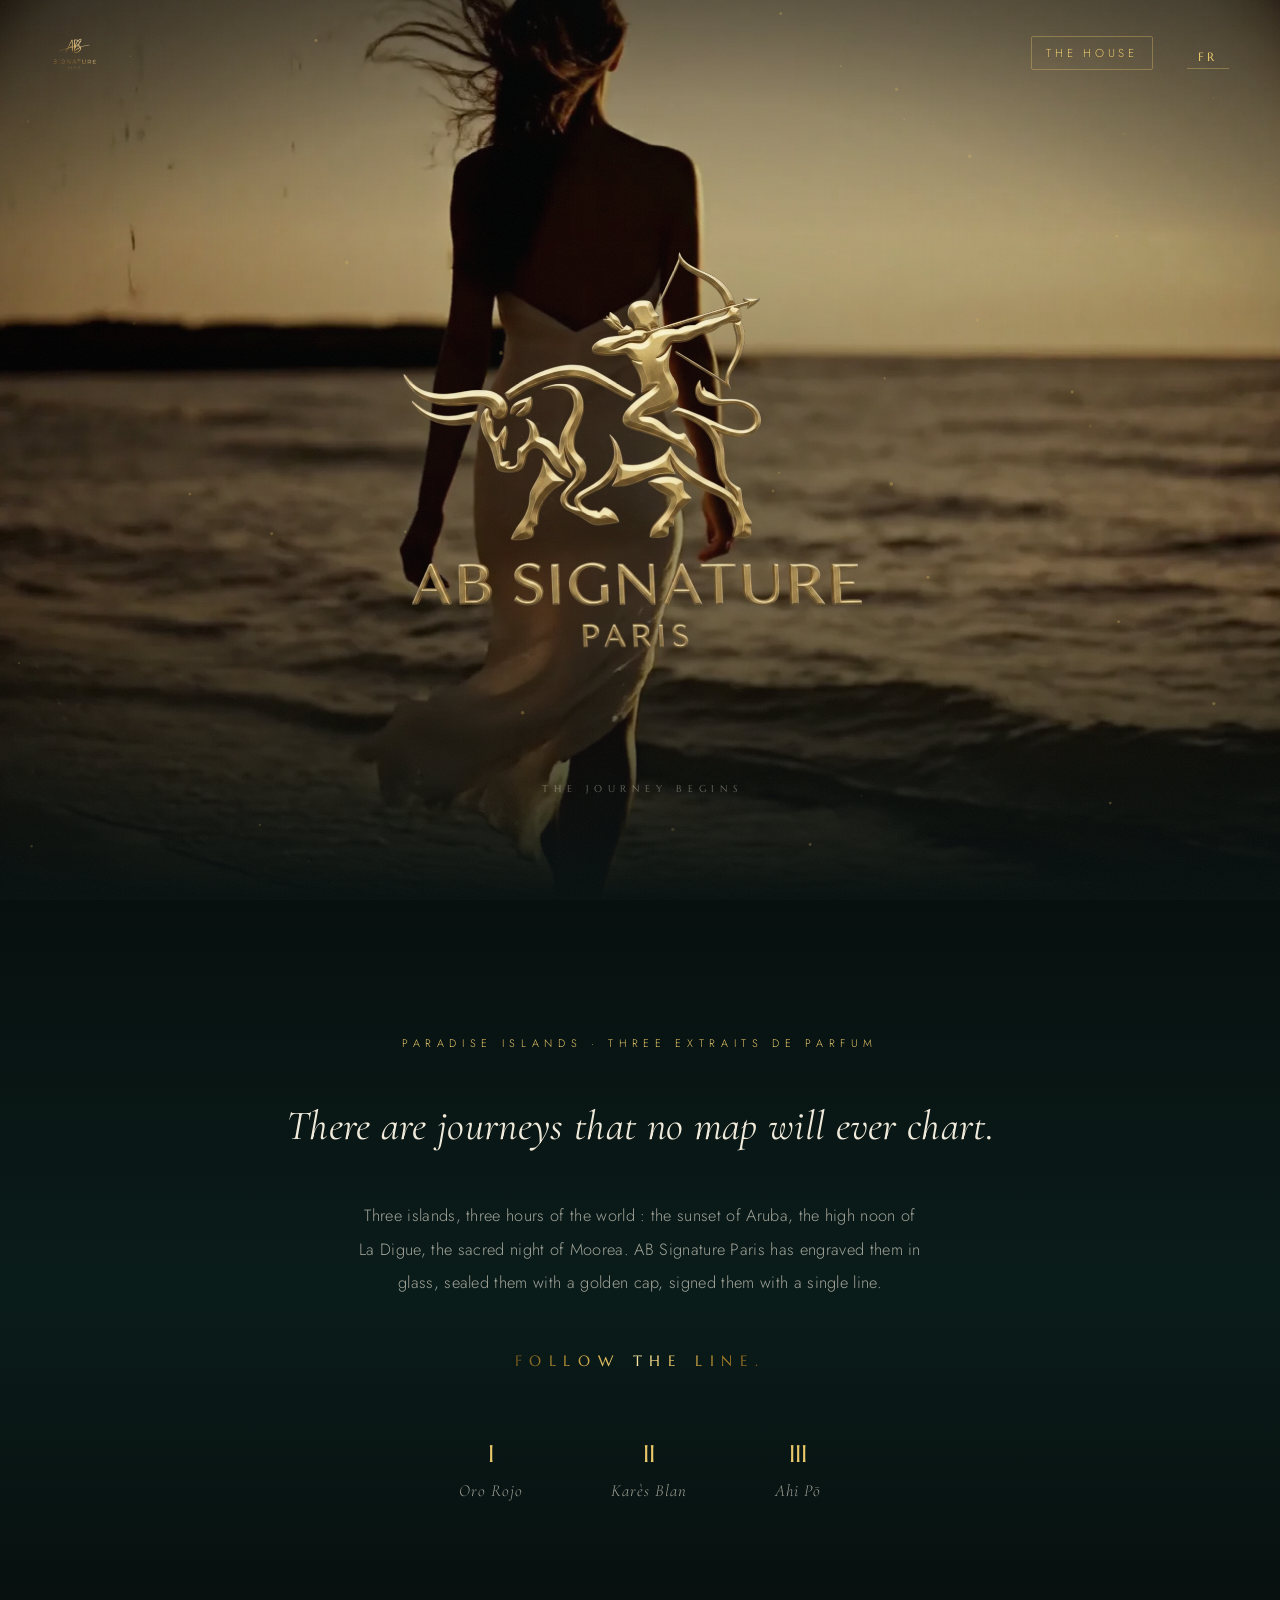
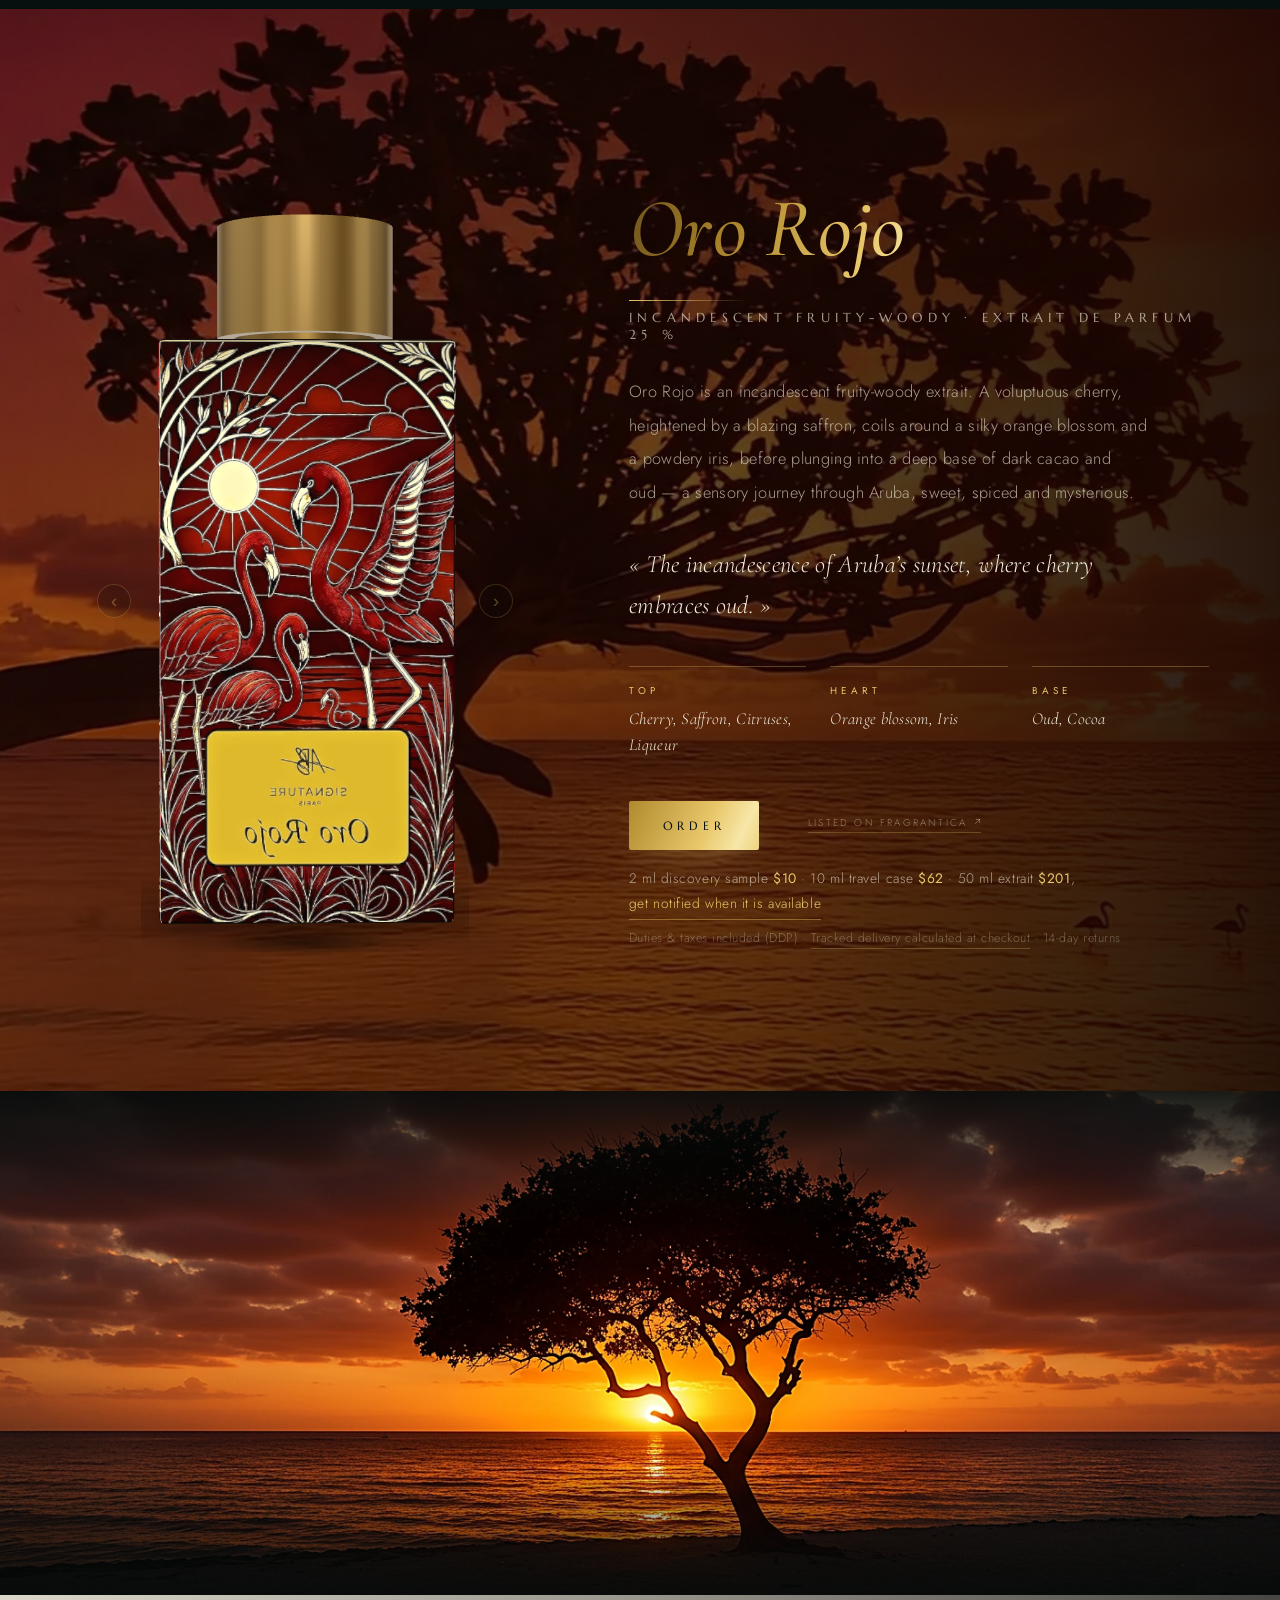
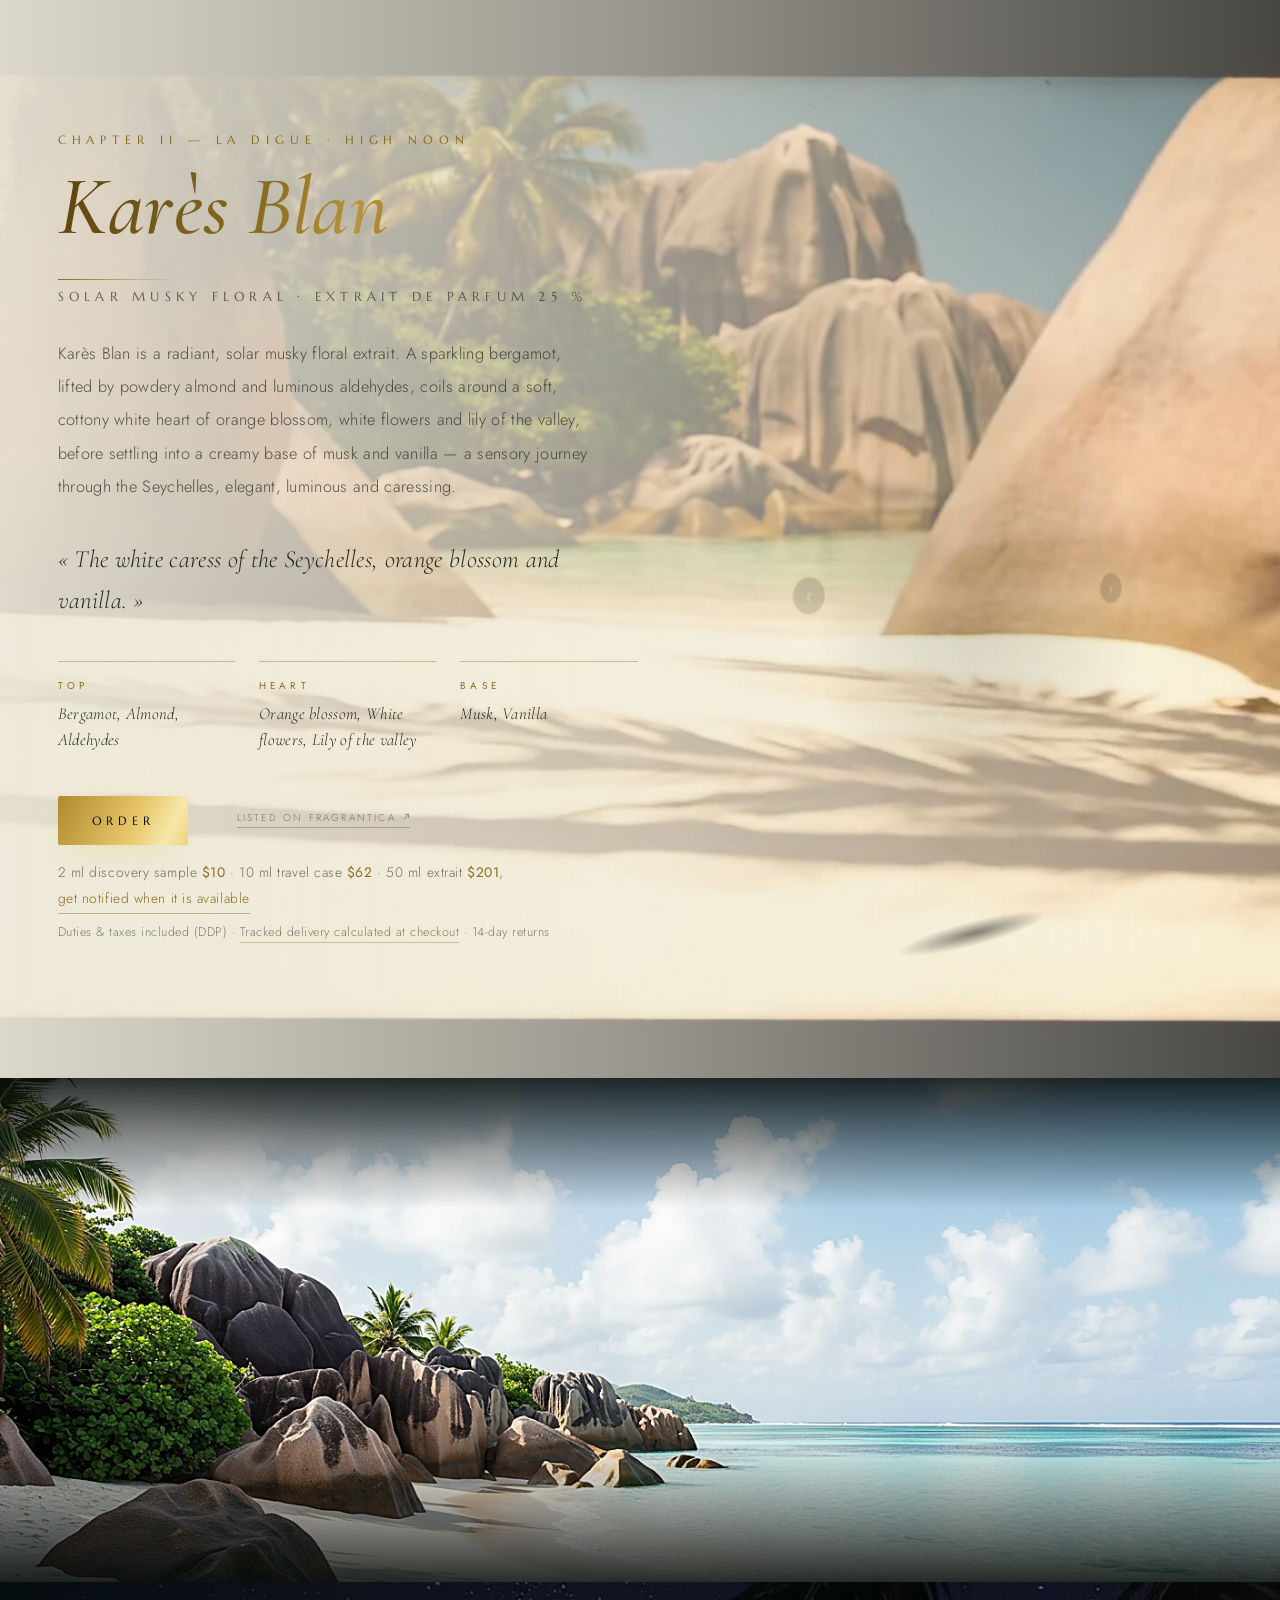
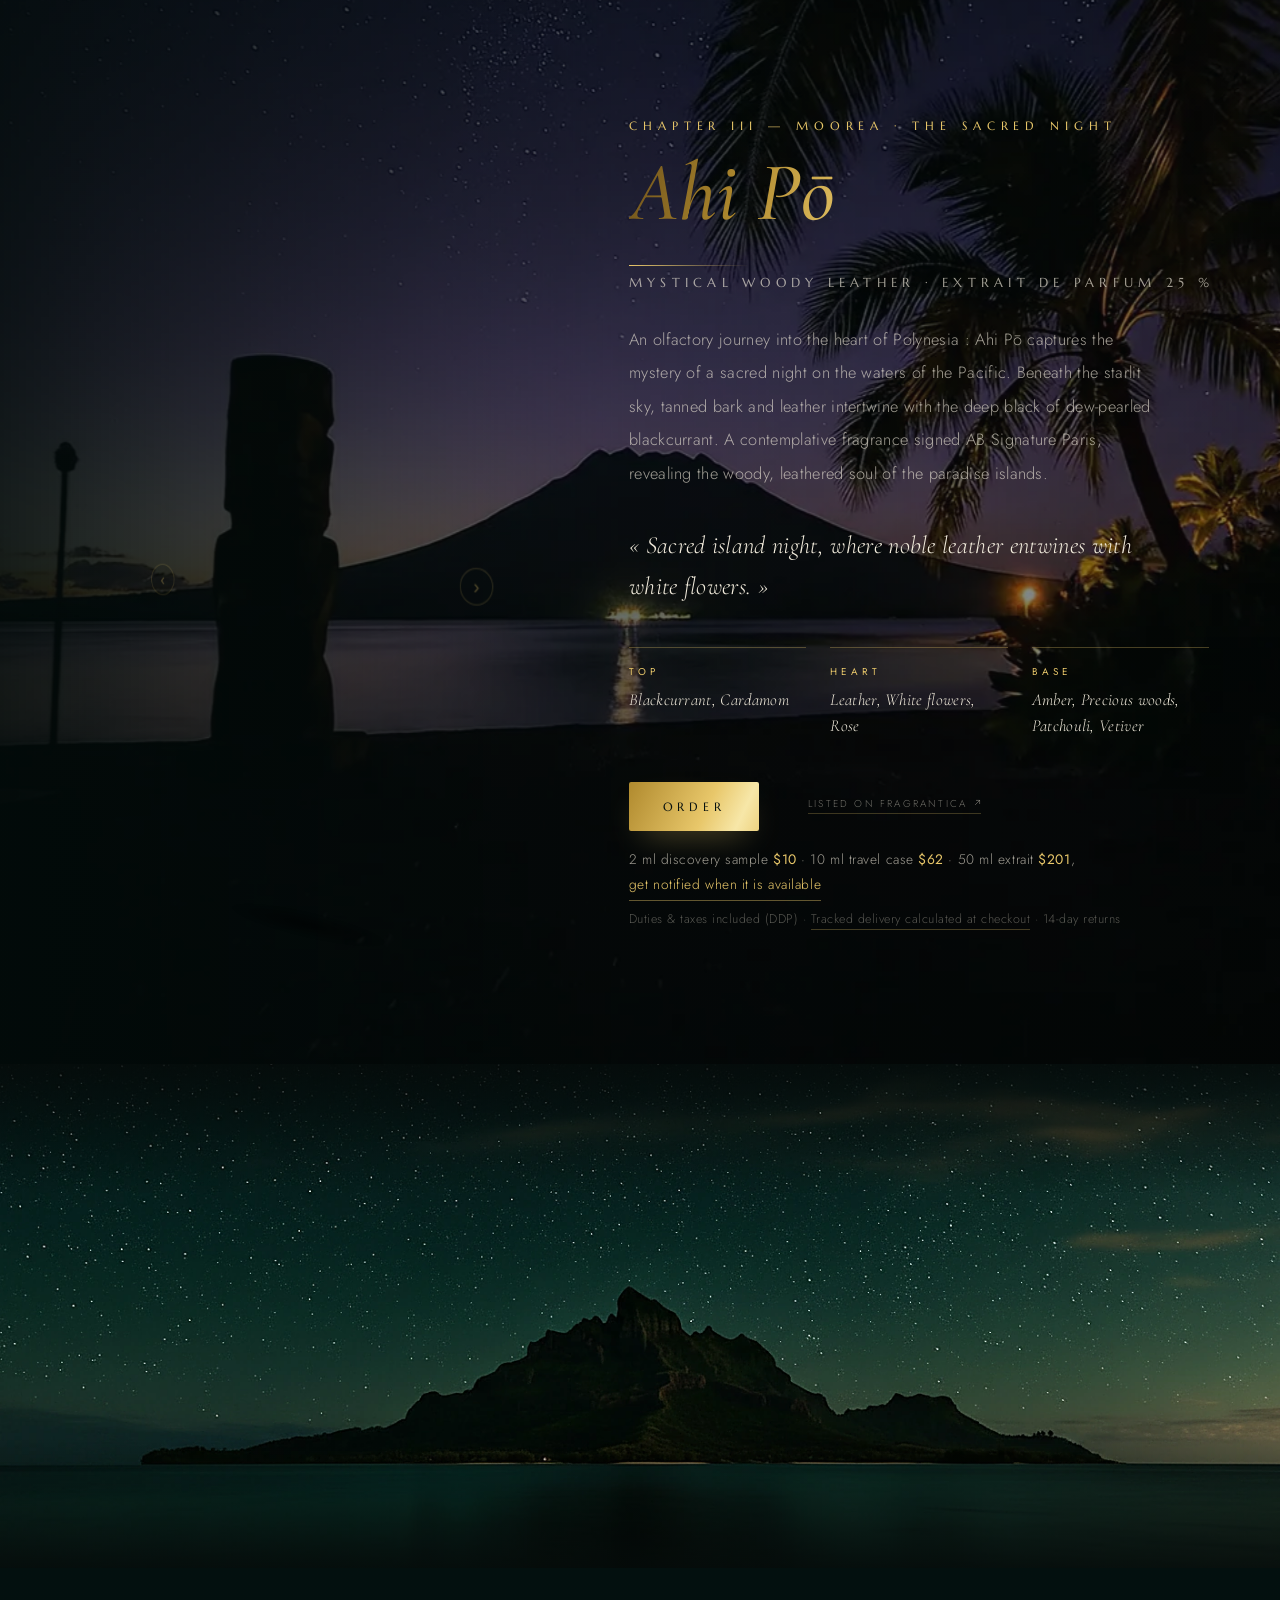
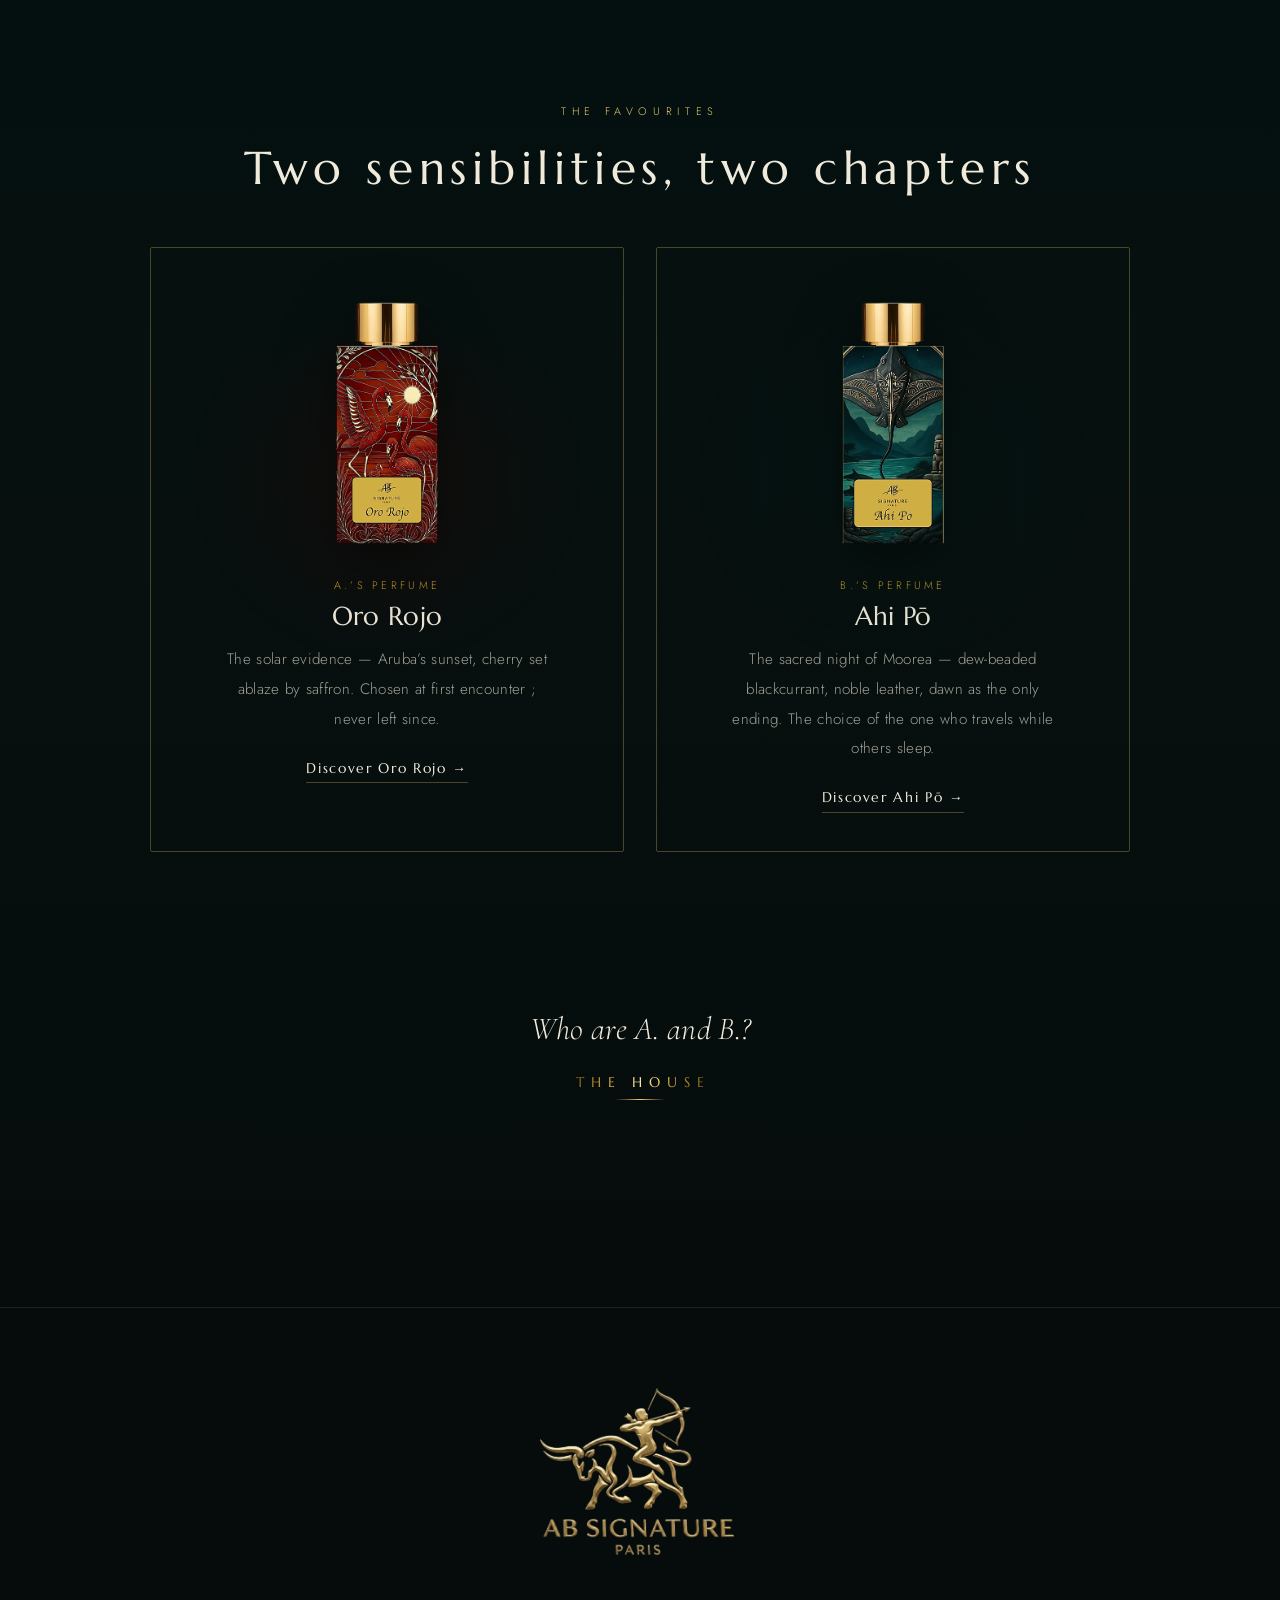
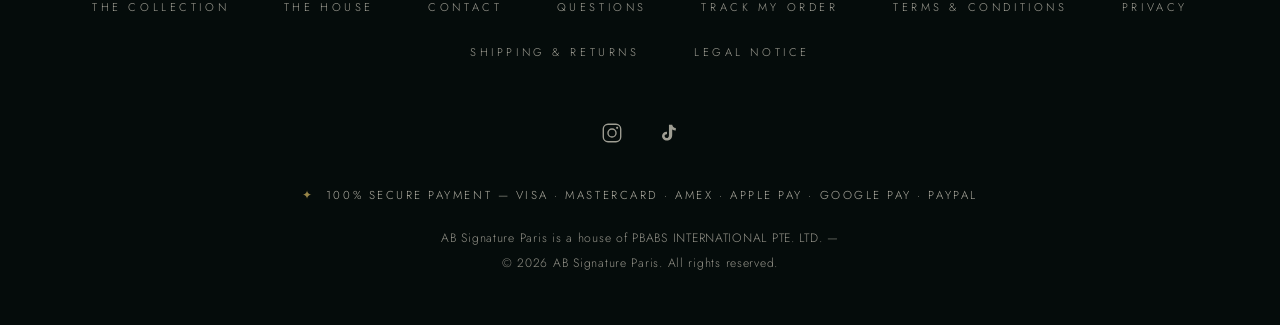
==== commit 6f929b98: "Respirations : les trois îles en pleine largeur entre les chapitres (photos muettes, voiles nuit hau" ====
--- a/en/index.html
+++ b/en/index.html
@@ -338,6 +338,17 @@
 .ch-ahi{background:var(--ahi)}
 .ch-ahi .veil{background:linear-gradient(90deg,rgba(2,11,10,.92) 0%,rgba(2,11,10,.6) 48%,rgba(2,11,10,.42) 100%)}
 
+/* ─── Respirations — l'île en pleine largeur entre les chapitres (photos muettes) ─── */
+.resp{position:relative;height:min(56vh,520px);overflow:hidden}
+.resp img{width:100%;height:100%;object-fit:cover;display:block;
+  transform:scale(1.06);transition:transform 2.8s var(--ease)}
+.resp.is-in img{transform:scale(1)}
+.resp::before,.resp::after{content:'';position:absolute;left:0;right:0;height:26%;z-index:2;pointer-events:none}
+.resp::before{top:0;background:linear-gradient(180deg,rgba(5,10,9,.85),transparent)}
+.resp::after{bottom:0;background:linear-gradient(0deg,rgba(5,10,9,.85),transparent)}
+@media(max-width:700px){.resp{height:44vh}}
+
+
 /* ─── Maison ─── */
 .maison{padding:clamp(7rem,15vh,12rem) 0;
   background:radial-gradient(95% 75% at 50% 0%,var(--night-2) 0%,var(--night) 72%)}
@@ -649,6 +660,10 @@
   </div>
 </section>
 
+<figure class="resp rv" aria-hidden="false">
+  <img src="/assets/resp_oro.webp" alt="Aruba at sunset &mdash; a breath" loading="lazy" decoding="async">
+</figure>
+
 <!-- CHAPITRE II — KARÈS BLAN (lumière) -->
 <section class="chapter ch-kares" id="kares">
   <video class="bgv" muted loop playsinline preload="none" poster="/videos/kares_poster.webp"
@@ -691,6 +706,10 @@
   </div>
 </section>
 
+<figure class="resp rv" aria-hidden="false">
+  <img src="/assets/resp_kares.webp" alt="High noon on La Digue &mdash; a breath" loading="lazy" decoding="async">
+</figure>
+
 <!-- CHAPITRE III — AHI PŌ -->
 <section class="chapter ch-ahi" id="ahi">
   <video class="bgv" muted loop playsinline preload="none" poster="/videos/ahi_poster.webp"
@@ -774,6 +793,10 @@
 
 @media (max-width:860px){#coups-de-coeur .cc-grid{grid-template-columns:1fr}#coups-de-coeur .cc-card img{height:210px}}
 </style>
+<figure class="resp rv" aria-hidden="false">
+  <img src="/assets/resp_ahi.webp" alt="The sacred night of Moorea &mdash; a breath" loading="lazy" decoding="async">
+</figure>
+
 <section class="maison" id="coups-de-coeur">
   <div style="max-width:980px;margin:0 auto 3rem;text-align:center">
     <div class="eyebrow rv">The favourites</div>
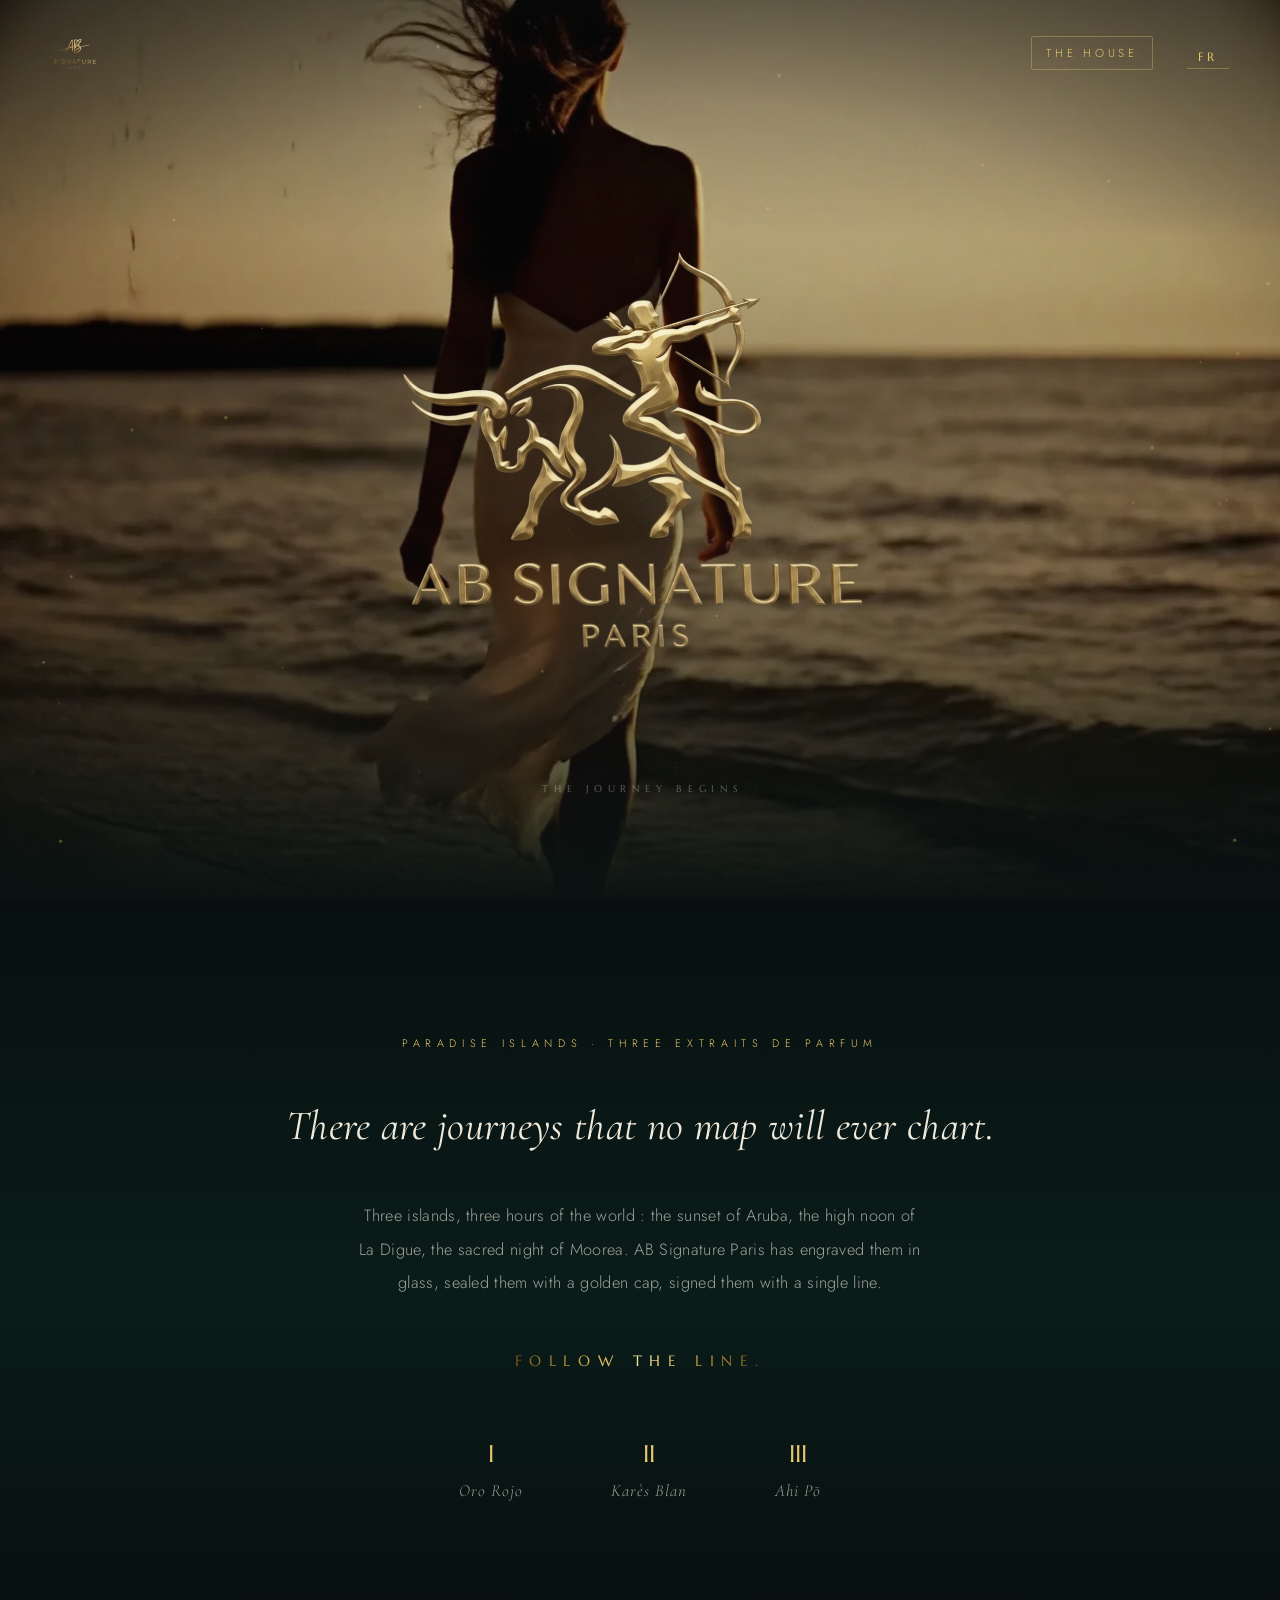
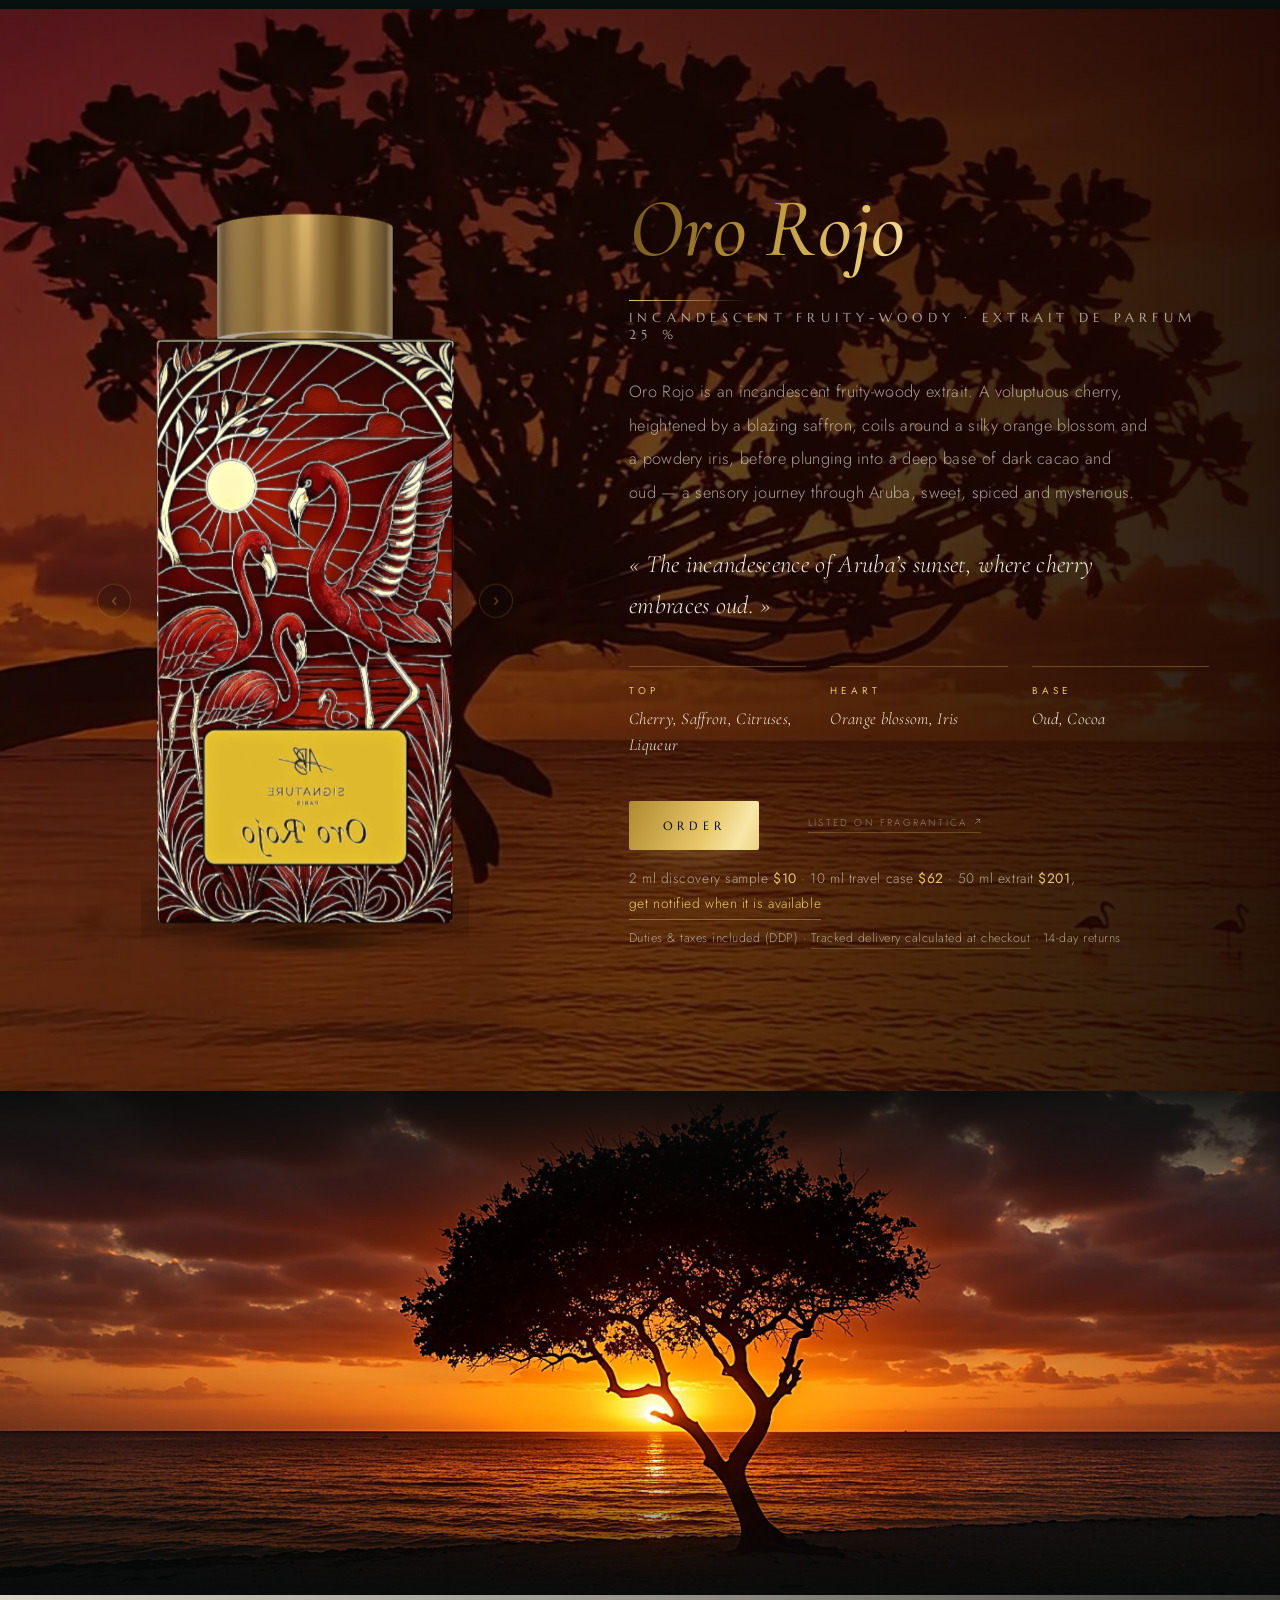
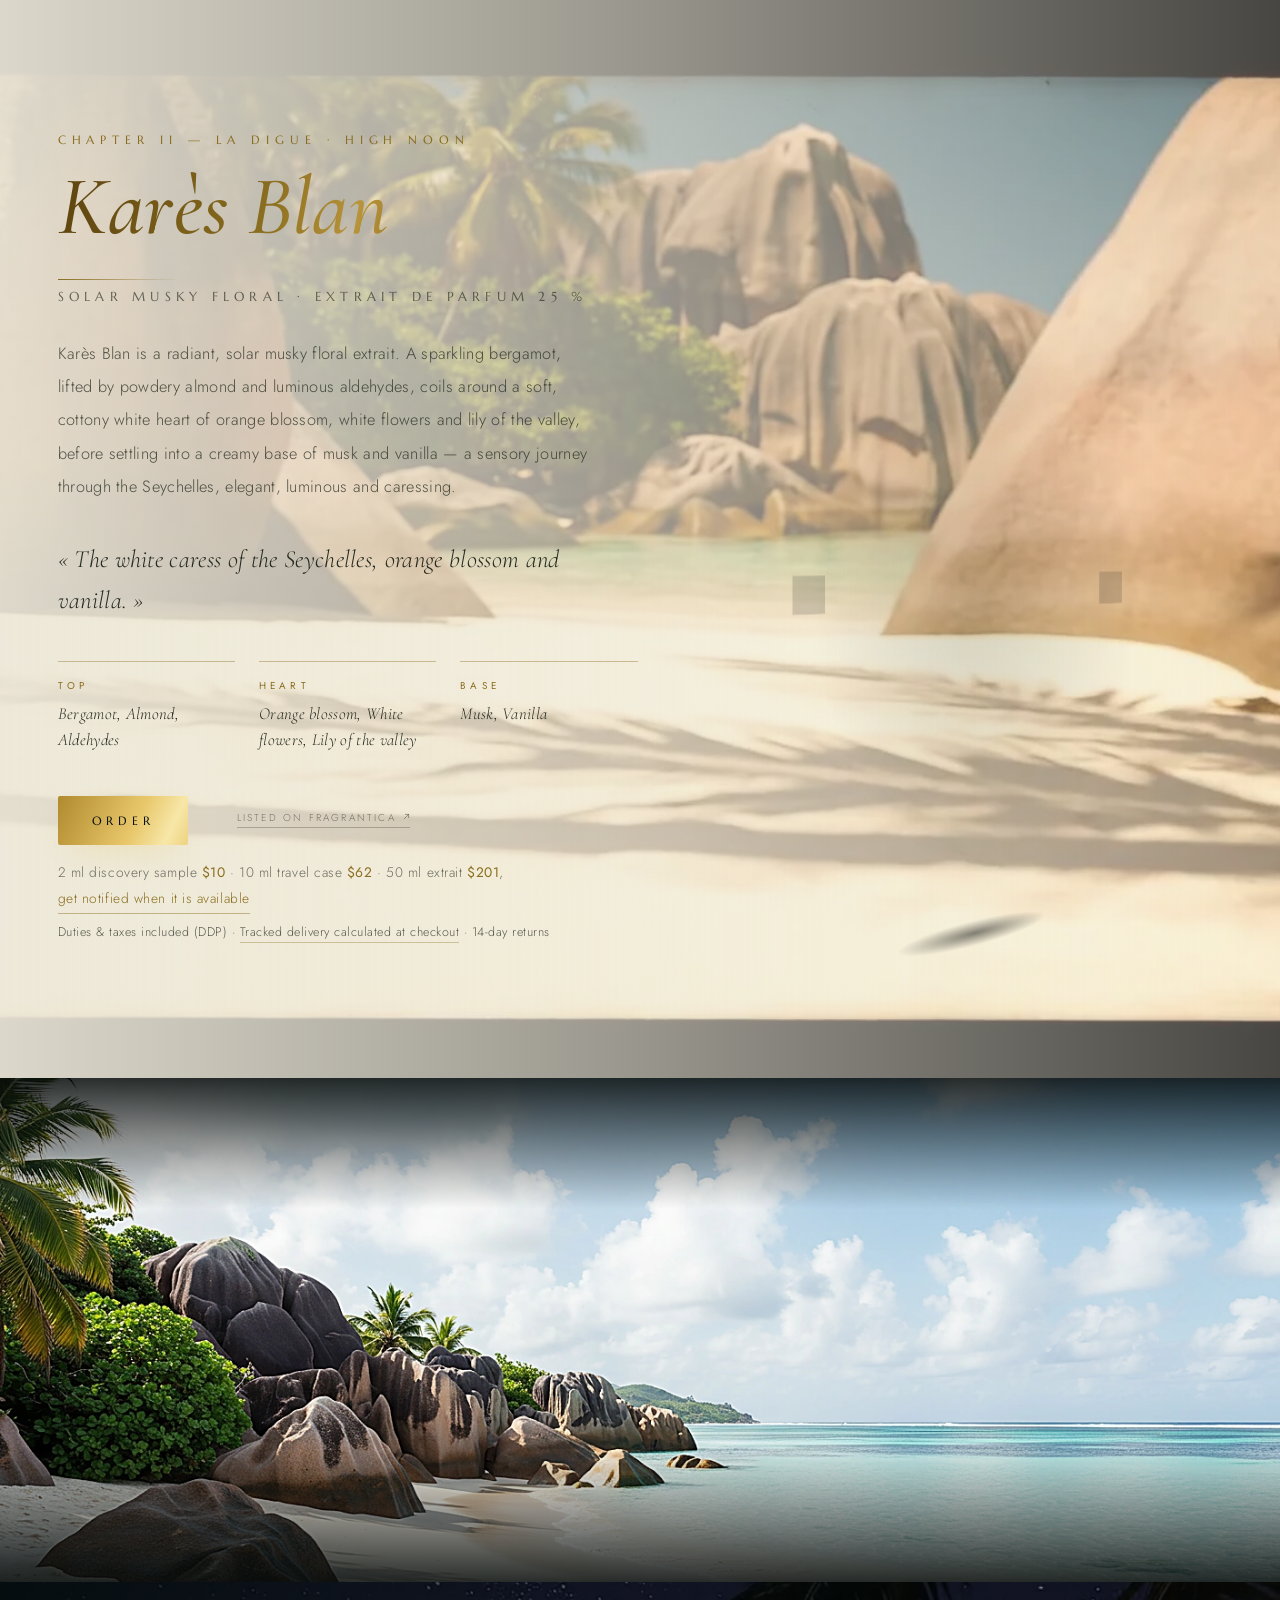
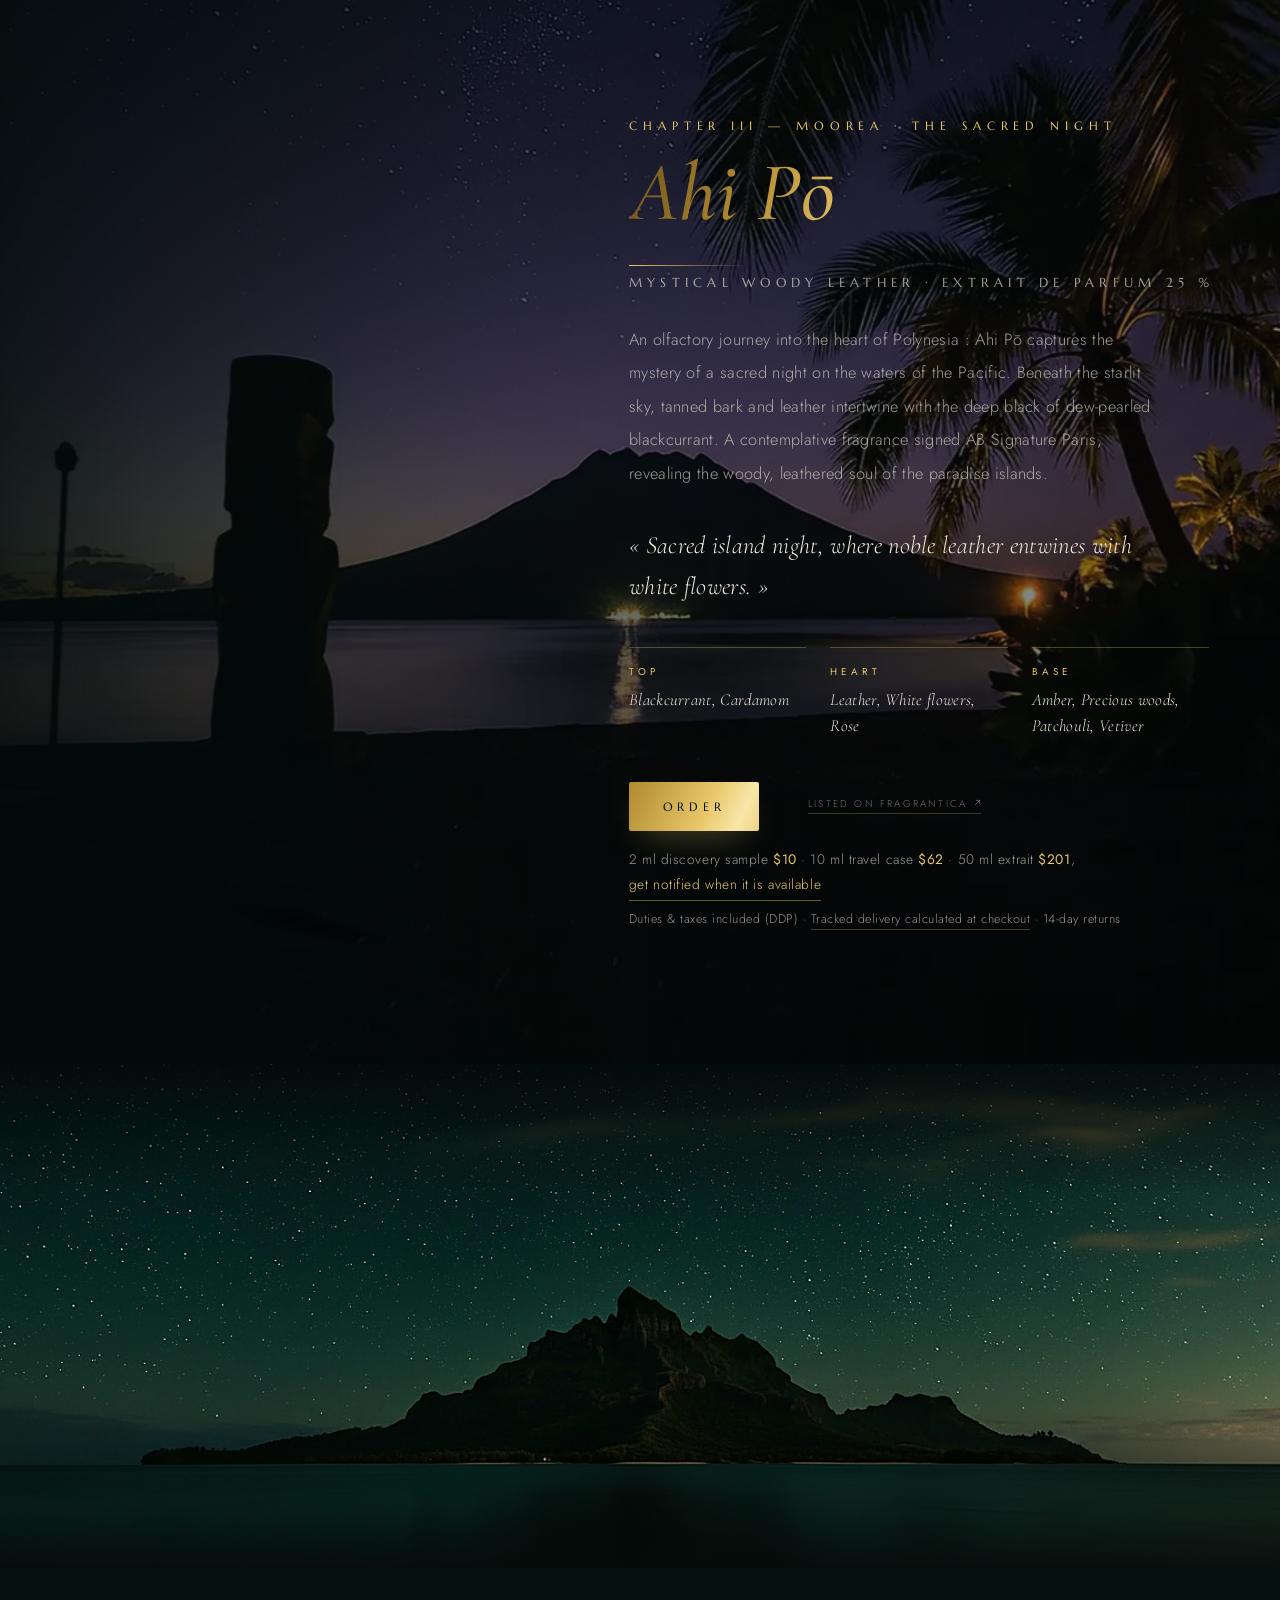
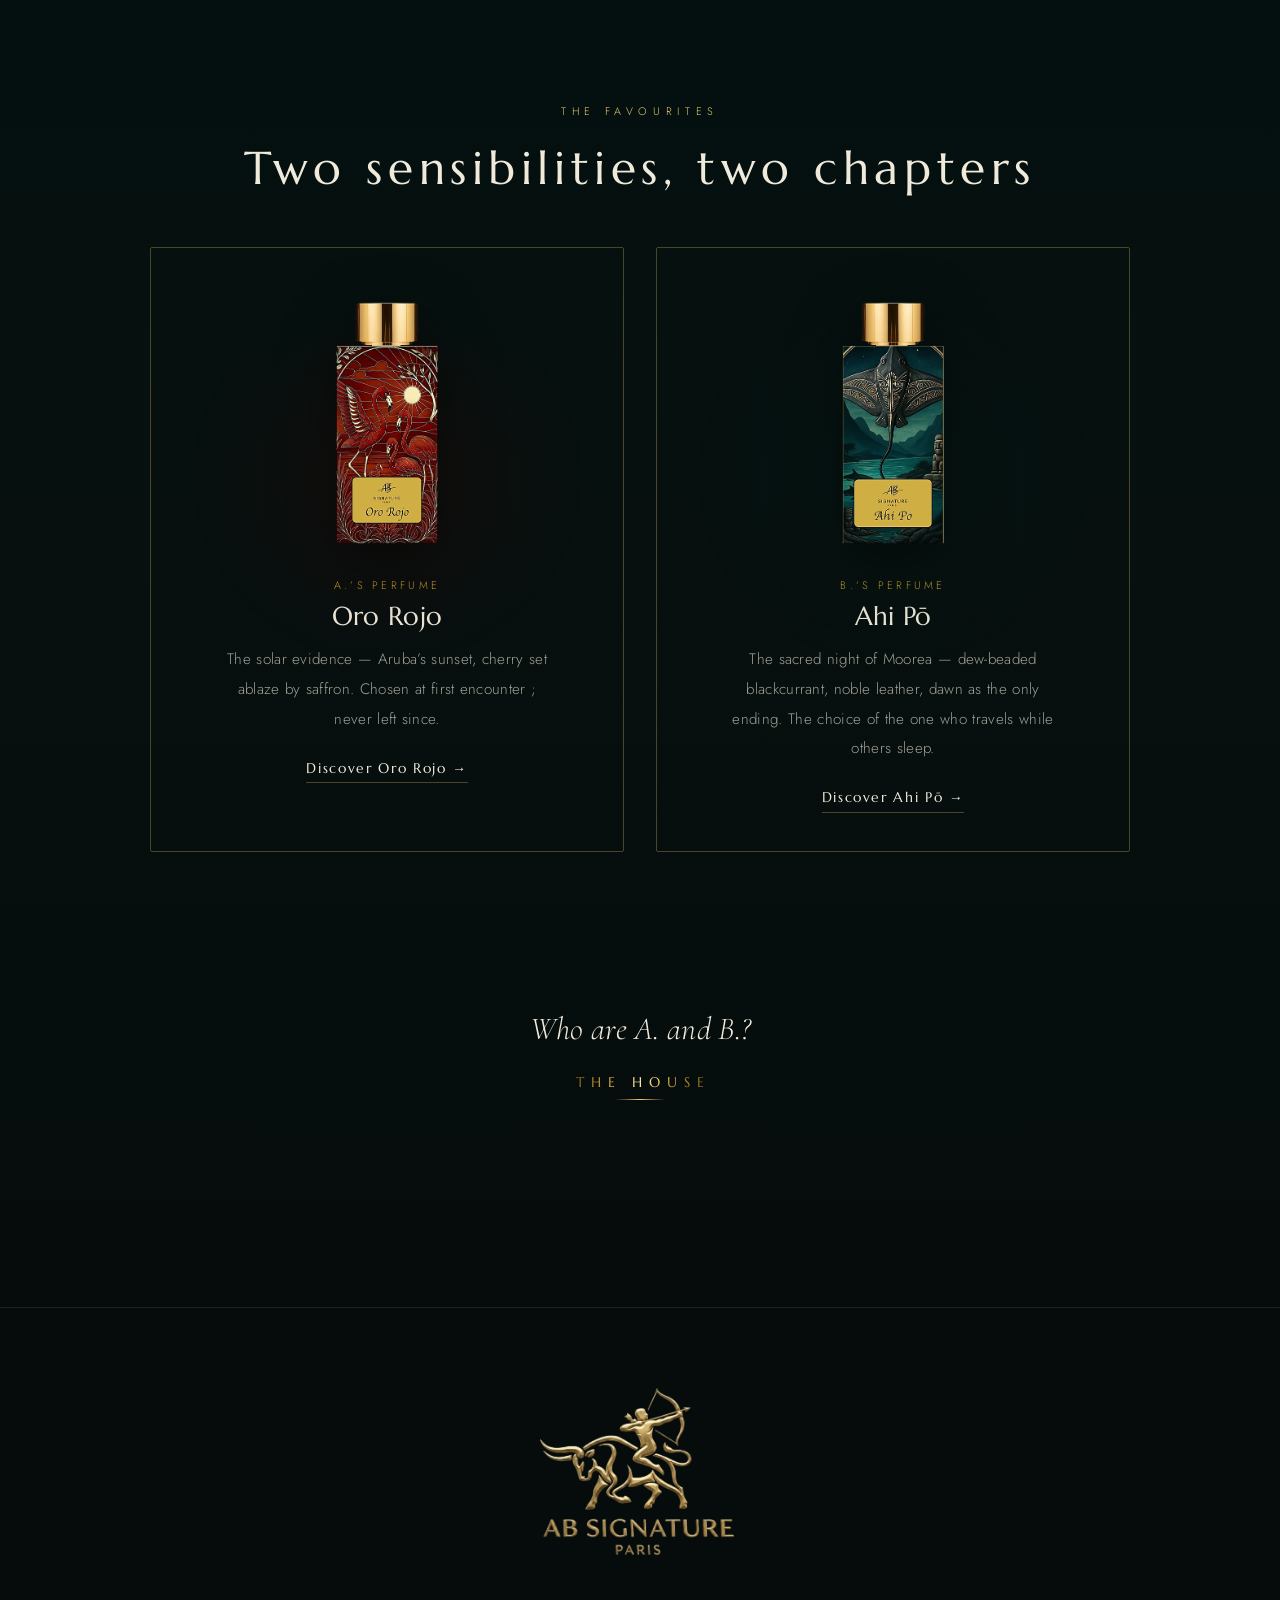
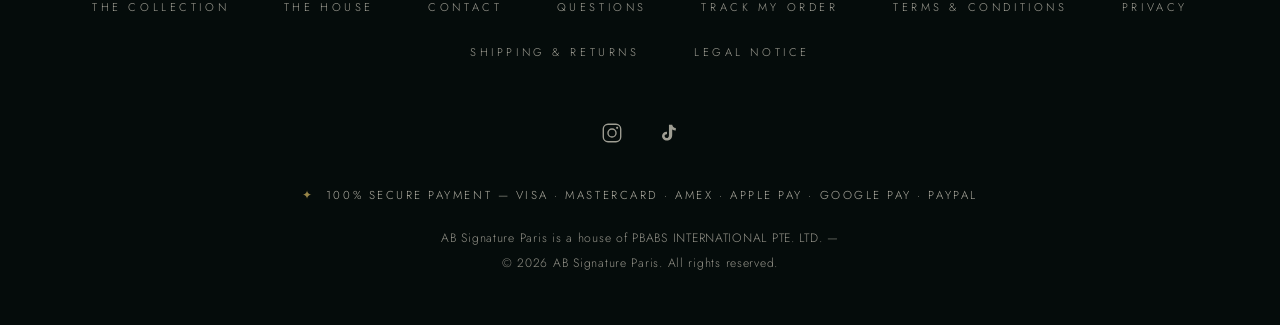
==== commit 08ae8c84: "A11y : ligne de réassurance à 4,5:1+ (ivoire .62 nuit / encre .76 kares) — finition mesurée" ====
--- a/en/index.html
+++ b/en/index.html
@@ -499,10 +499,10 @@
 .discovery .fmt{white-space:nowrap}
 /* Réassurance d'achat sous la ligne de prix — trois faits déjà publiés sur les
    pages contractuelles, rappelés là où la décision se prend (audit 21/07). */
-.reassure{font-size:.78rem;letter-spacing:.04em;color:var(--ivory-35);margin-top:.55rem}
+.reassure{font-size:.78rem;letter-spacing:.04em;color:rgba(240,234,219,.62);margin-top:.55rem}
 .reassure a{color:inherit;text-decoration:none;border-bottom:1px solid rgba(232,199,106,.28);padding-bottom:1px;transition:color .3s,border-color .3s}
 .reassure a:hover{color:var(--gold-3);border-bottom-color:var(--gold-3)}
-.ch-kares .reassure{color:rgba(38,43,33,.58)}
+.ch-kares .reassure{color:rgba(38,43,33,.76)}
 .ch-kares .reassure a{border-bottom-color:rgba(138,109,31,.35)}
 .ch-kares .reassure a:hover{color:var(--gold-deep-1);border-bottom-color:var(--gold-deep-1)}
 @media(max-width:700px){.reassure{font-size:.86rem;line-height:1.75}}
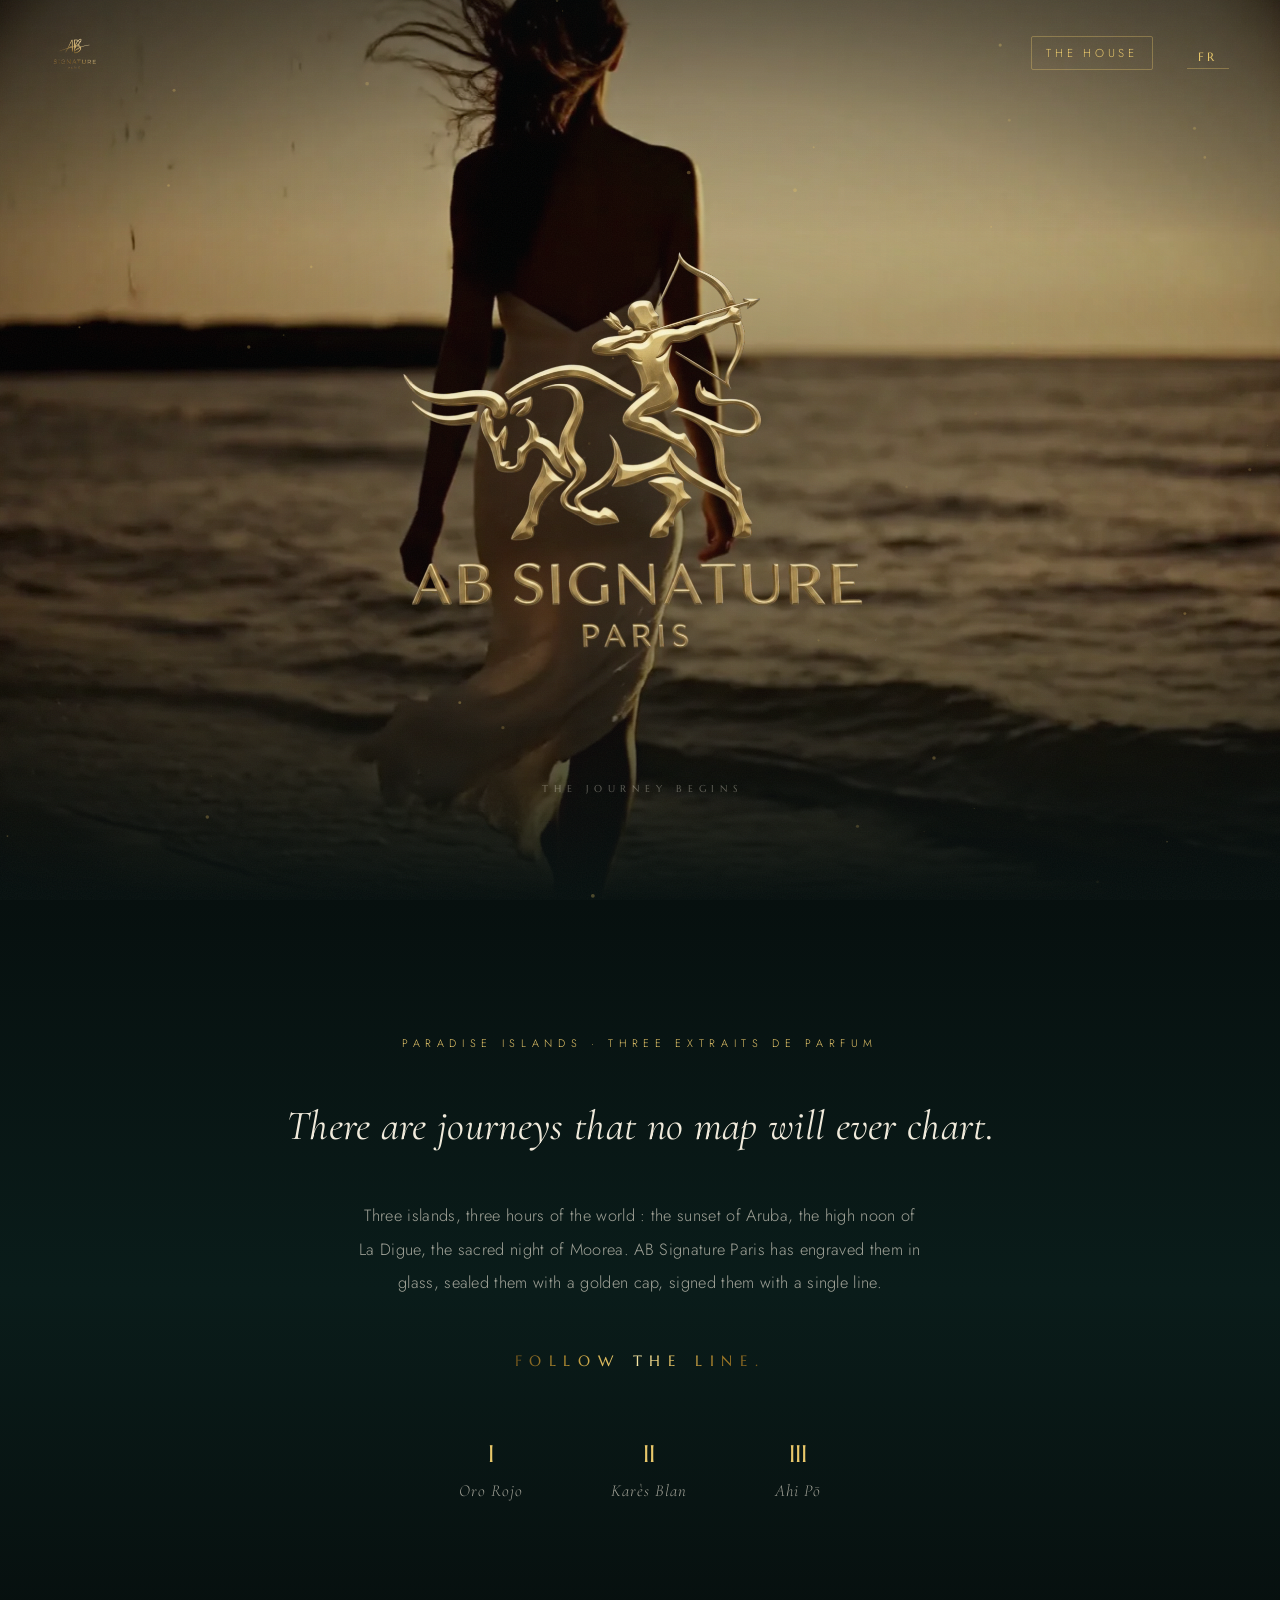
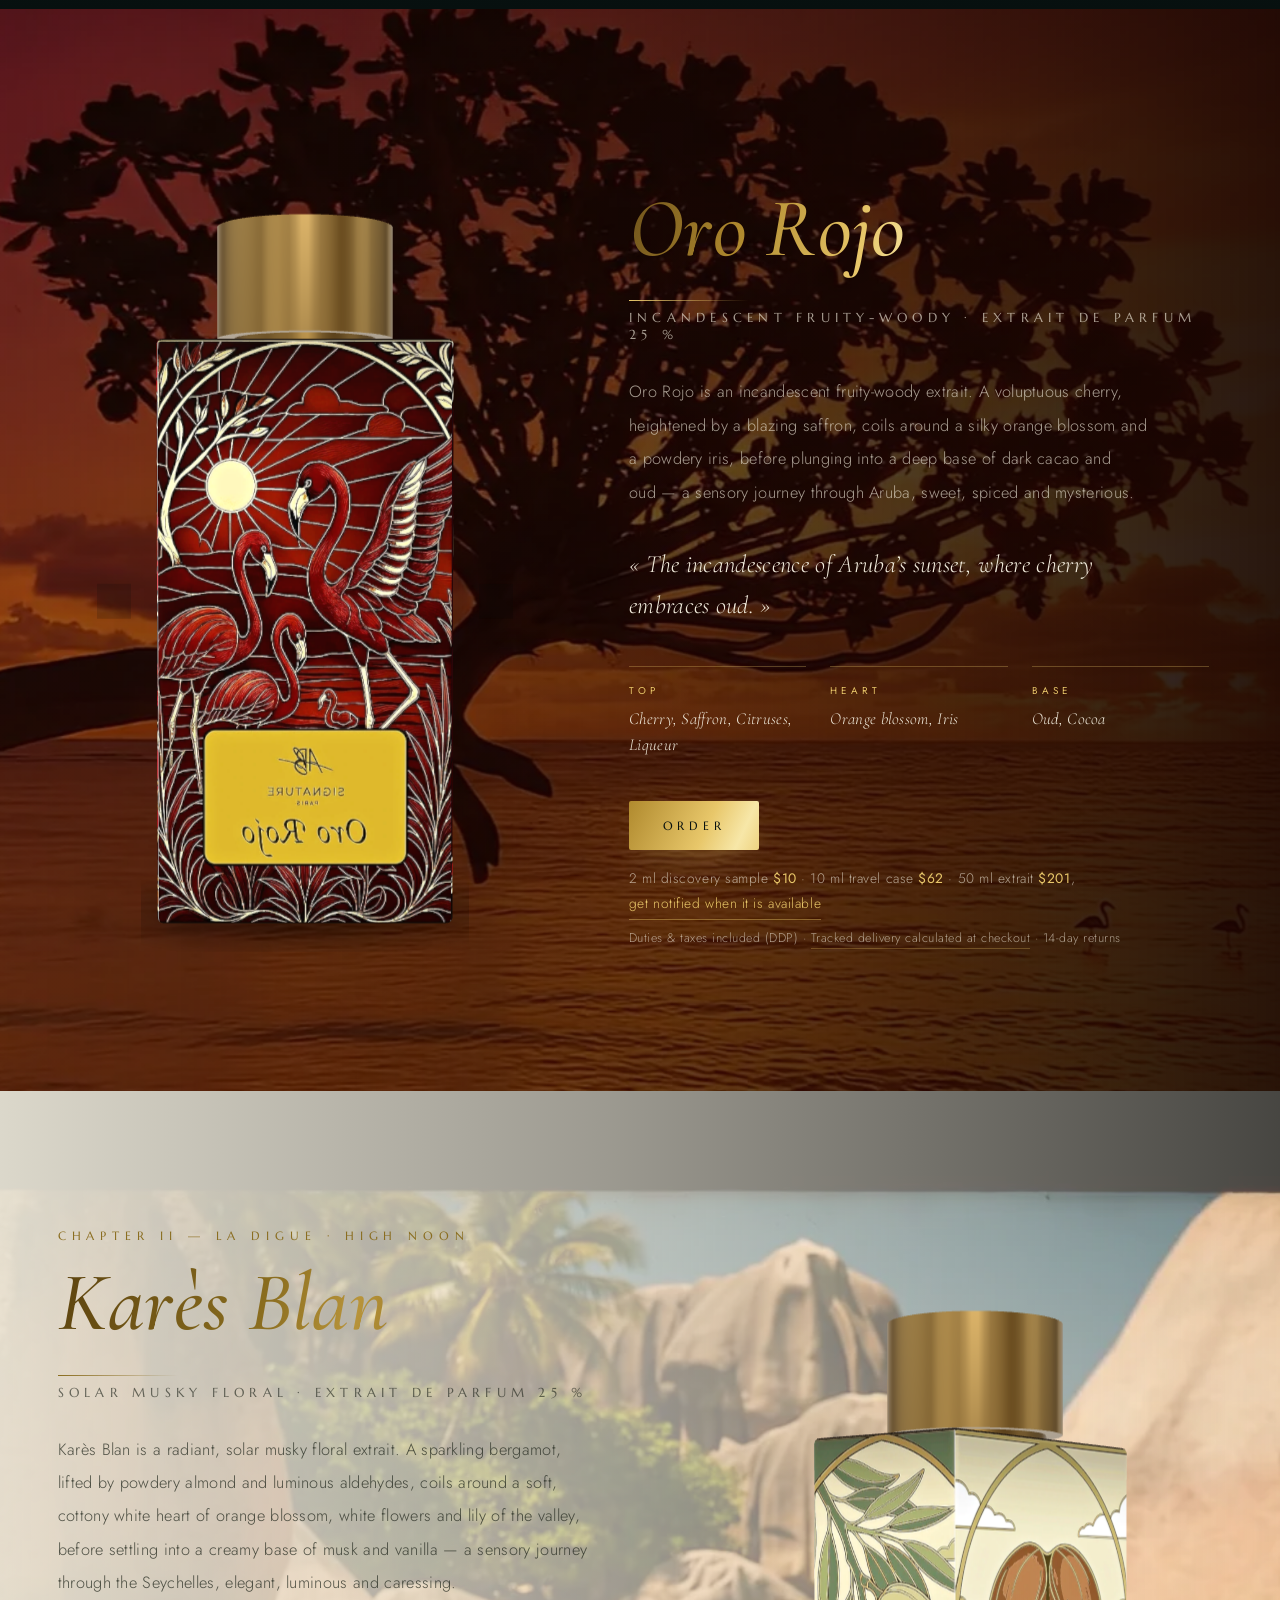
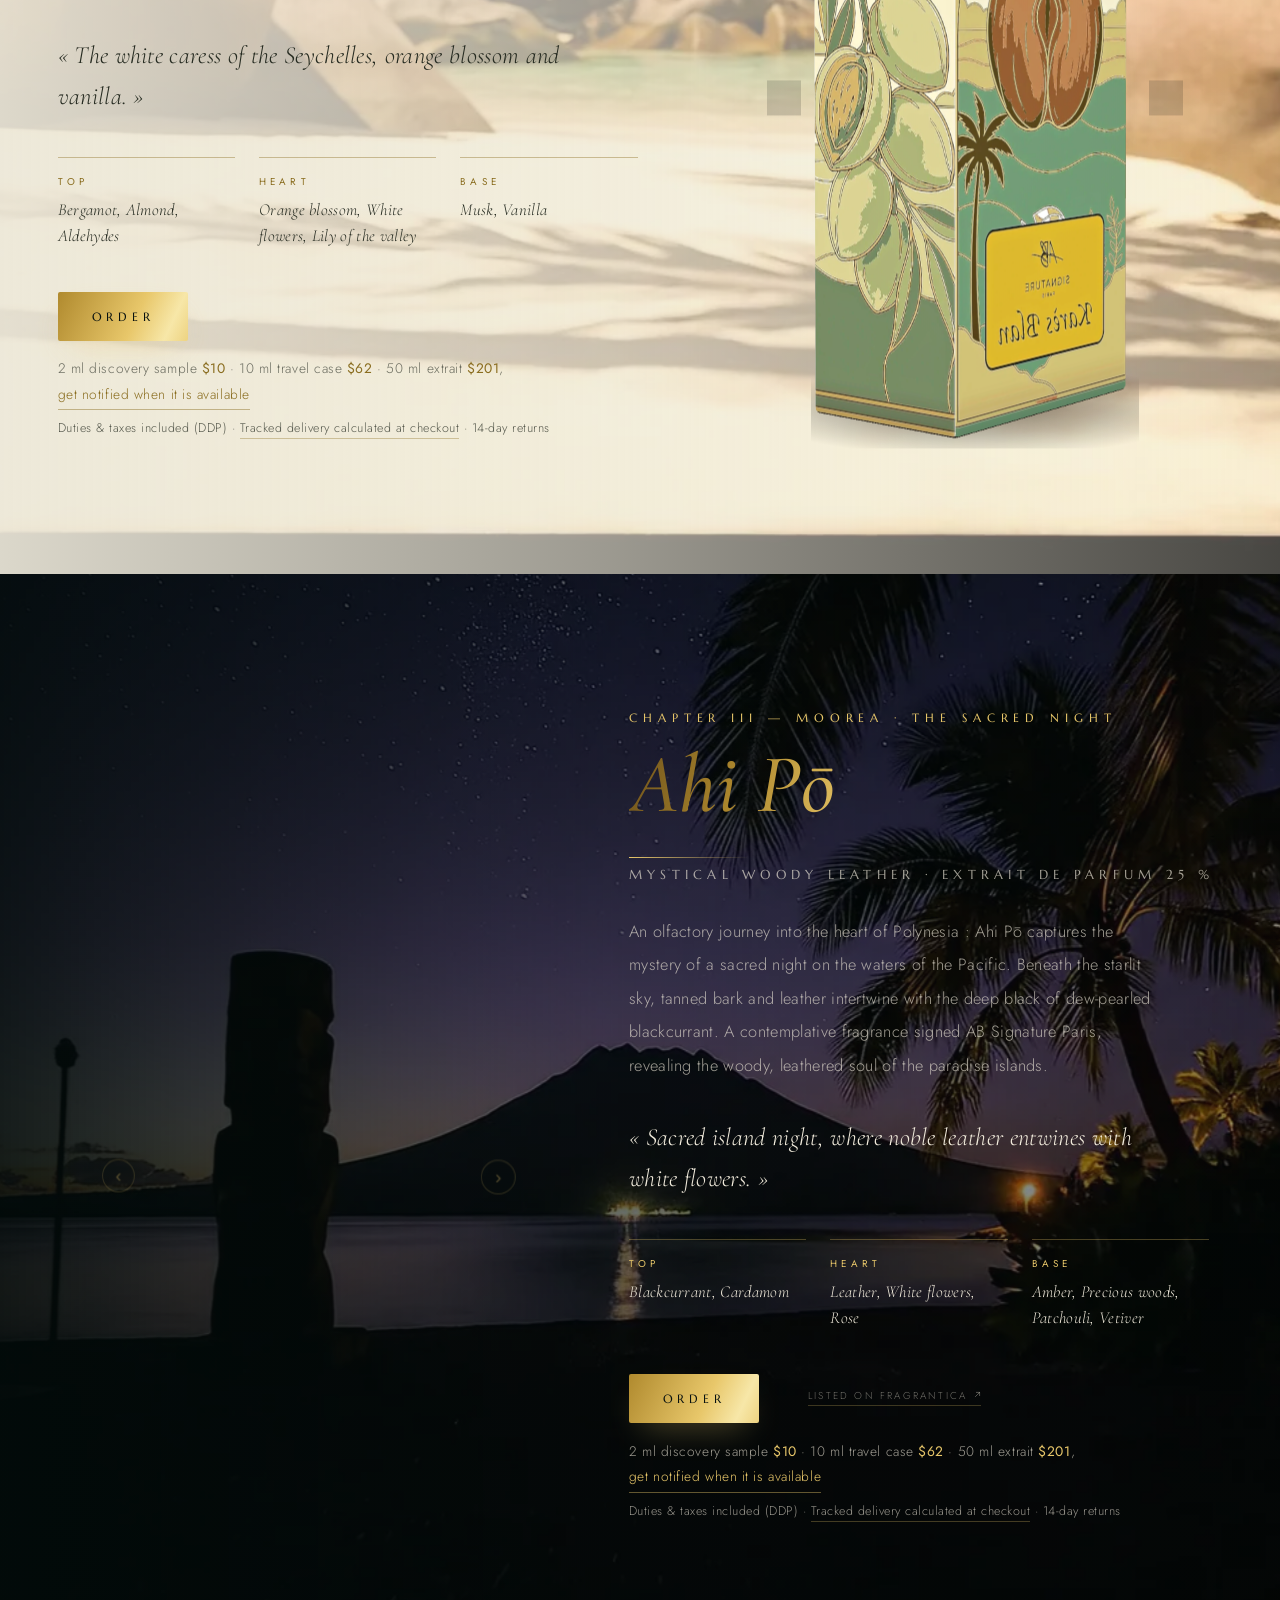
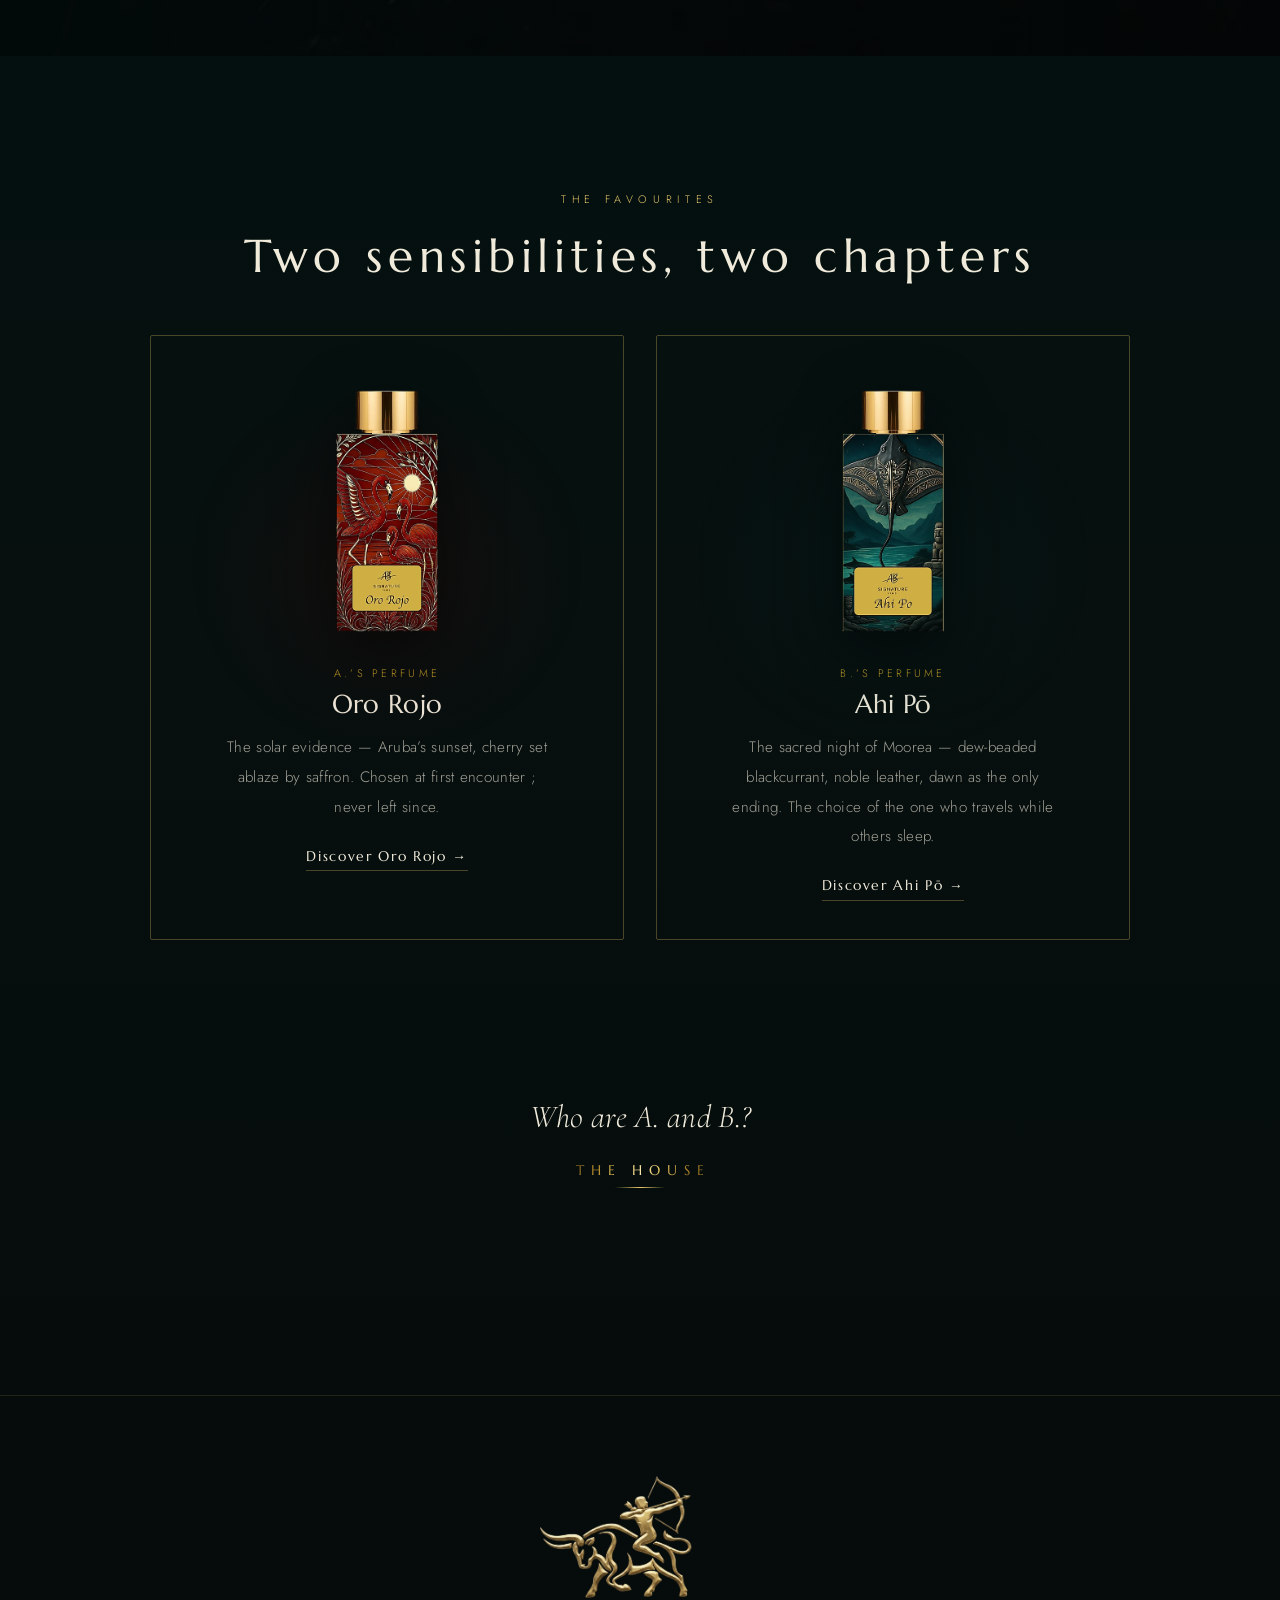
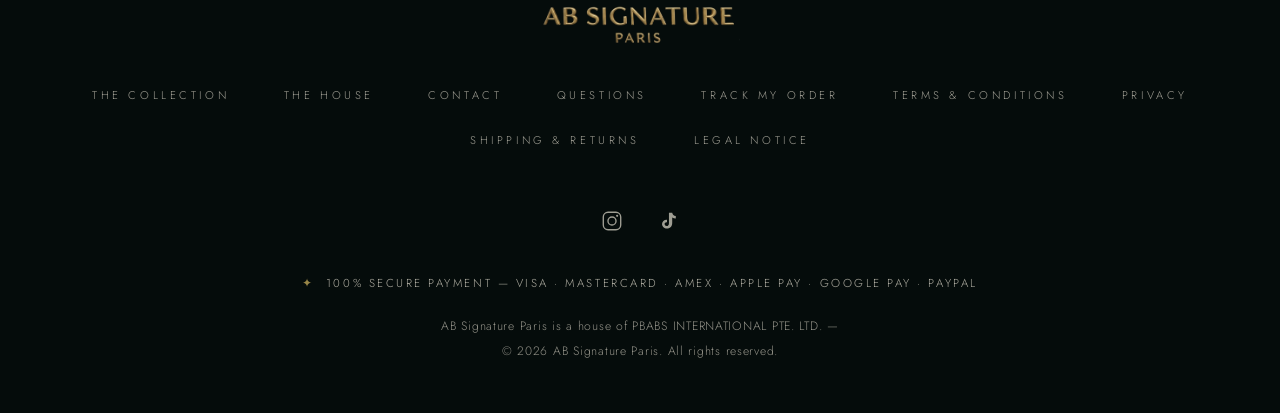
==== commit 8f37409e: "Rollback respirations accueil (Benoit : contrastes pas fluides, ça choque) — la home retrouve son en" ====
--- a/en/index.html
+++ b/en/index.html
@@ -338,15 +338,6 @@
 .ch-ahi{background:var(--ahi)}
 .ch-ahi .veil{background:linear-gradient(90deg,rgba(2,11,10,.92) 0%,rgba(2,11,10,.6) 48%,rgba(2,11,10,.42) 100%)}
 
-/* ─── Respirations — l'île en pleine largeur entre les chapitres (photos muettes) ─── */
-.resp{position:relative;height:min(56vh,520px);overflow:hidden}
-.resp img{width:100%;height:100%;object-fit:cover;display:block;
-  transform:scale(1.06);transition:transform 2.8s var(--ease)}
-.resp.is-in img{transform:scale(1)}
-.resp::before,.resp::after{content:'';position:absolute;left:0;right:0;height:26%;z-index:2;pointer-events:none}
-.resp::before{top:0;background:linear-gradient(180deg,rgba(5,10,9,.85),transparent)}
-.resp::after{bottom:0;background:linear-gradient(0deg,rgba(5,10,9,.85),transparent)}
-@media(max-width:700px){.resp{height:44vh}}
 
 
 /* ─── Maison ─── */
@@ -660,9 +651,6 @@
   </div>
 </section>
 
-<figure class="resp rv" aria-hidden="false">
-  <img src="/assets/resp_oro.webp" alt="Aruba at sunset &mdash; a breath" loading="lazy" decoding="async">
-</figure>
 
 <!-- CHAPITRE II — KARÈS BLAN (lumière) -->
 <section class="chapter ch-kares" id="kares">
@@ -706,9 +694,6 @@
   </div>
 </section>
 
-<figure class="resp rv" aria-hidden="false">
-  <img src="/assets/resp_kares.webp" alt="High noon on La Digue &mdash; a breath" loading="lazy" decoding="async">
-</figure>
 
 <!-- CHAPITRE III — AHI PŌ -->
 <section class="chapter ch-ahi" id="ahi">
@@ -793,9 +778,6 @@
 
 @media (max-width:860px){#coups-de-coeur .cc-grid{grid-template-columns:1fr}#coups-de-coeur .cc-card img{height:210px}}
 </style>
-<figure class="resp rv" aria-hidden="false">
-  <img src="/assets/resp_ahi.webp" alt="The sacred night of Moorea &mdash; a breath" loading="lazy" decoding="async">
-</figure>
 
 <section class="maison" id="coups-de-coeur">
   <div style="max-width:980px;margin:0 auto 3rem;text-align:center">
